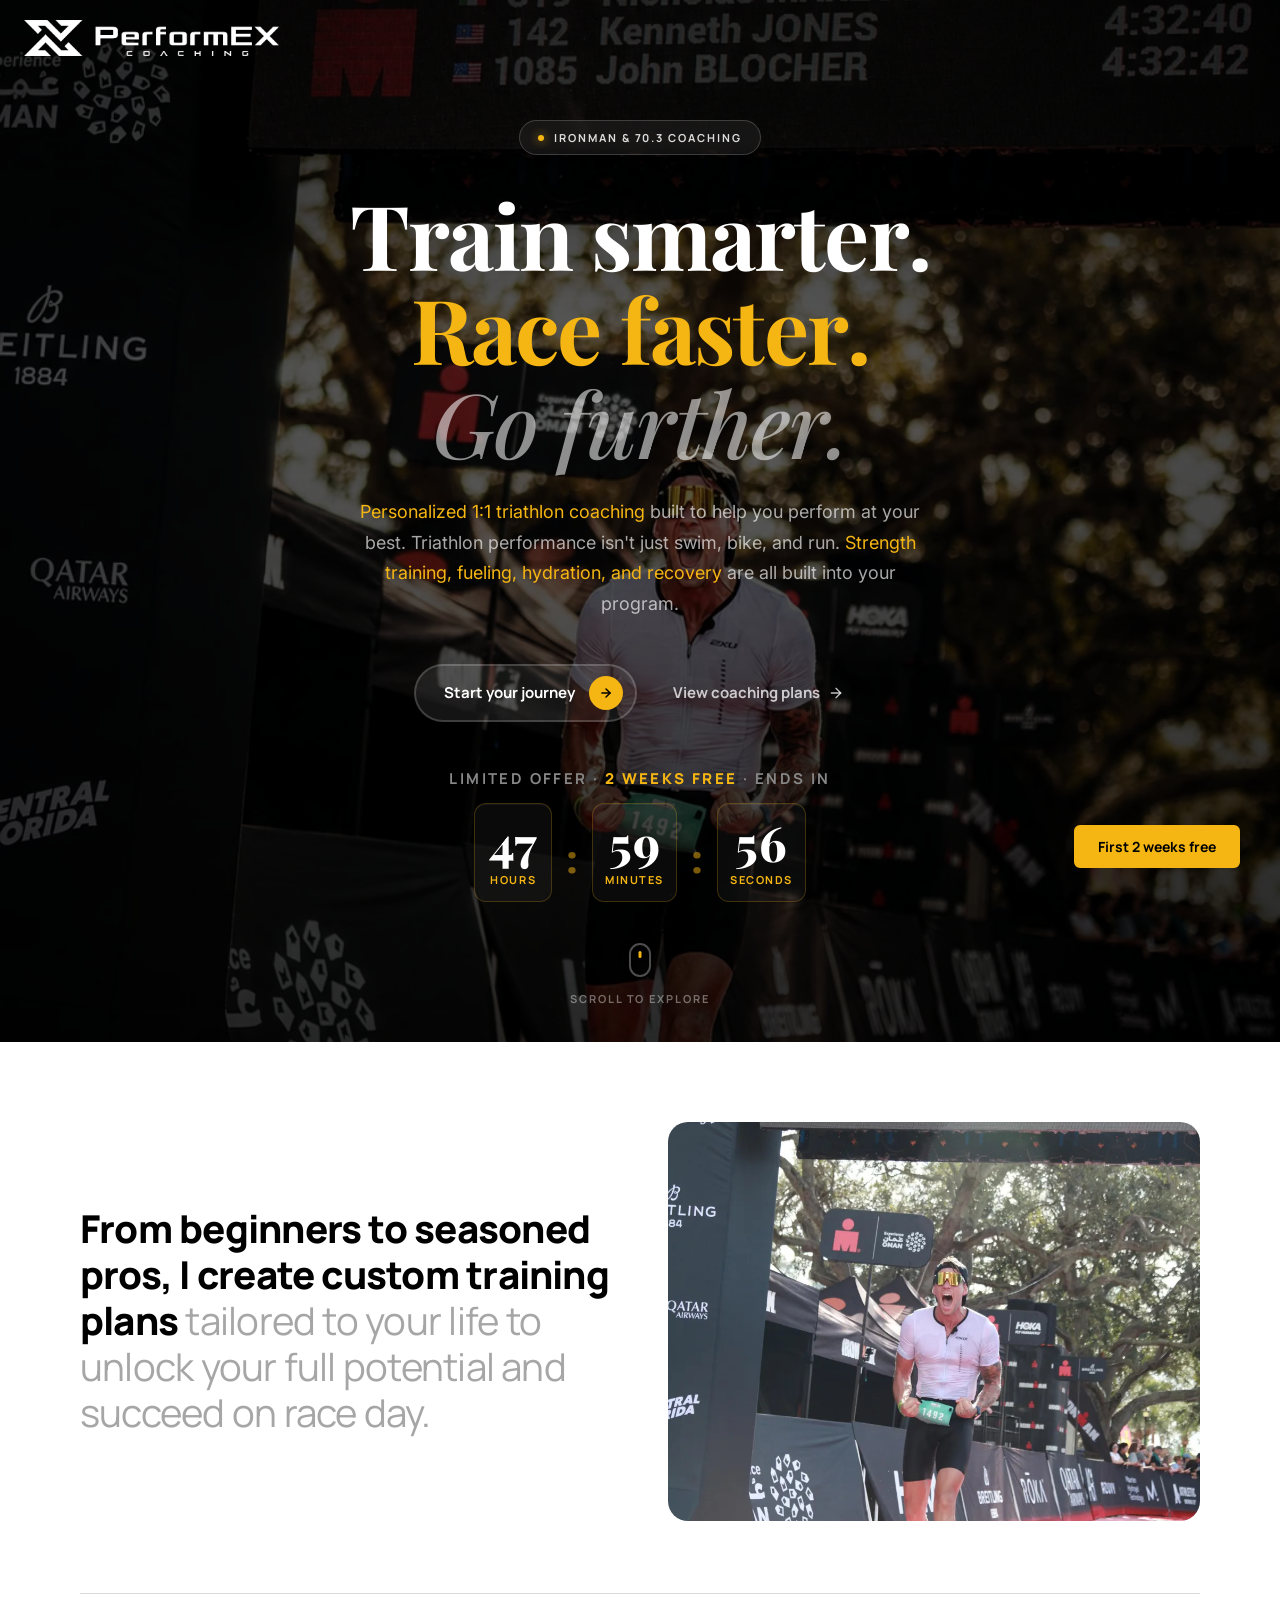
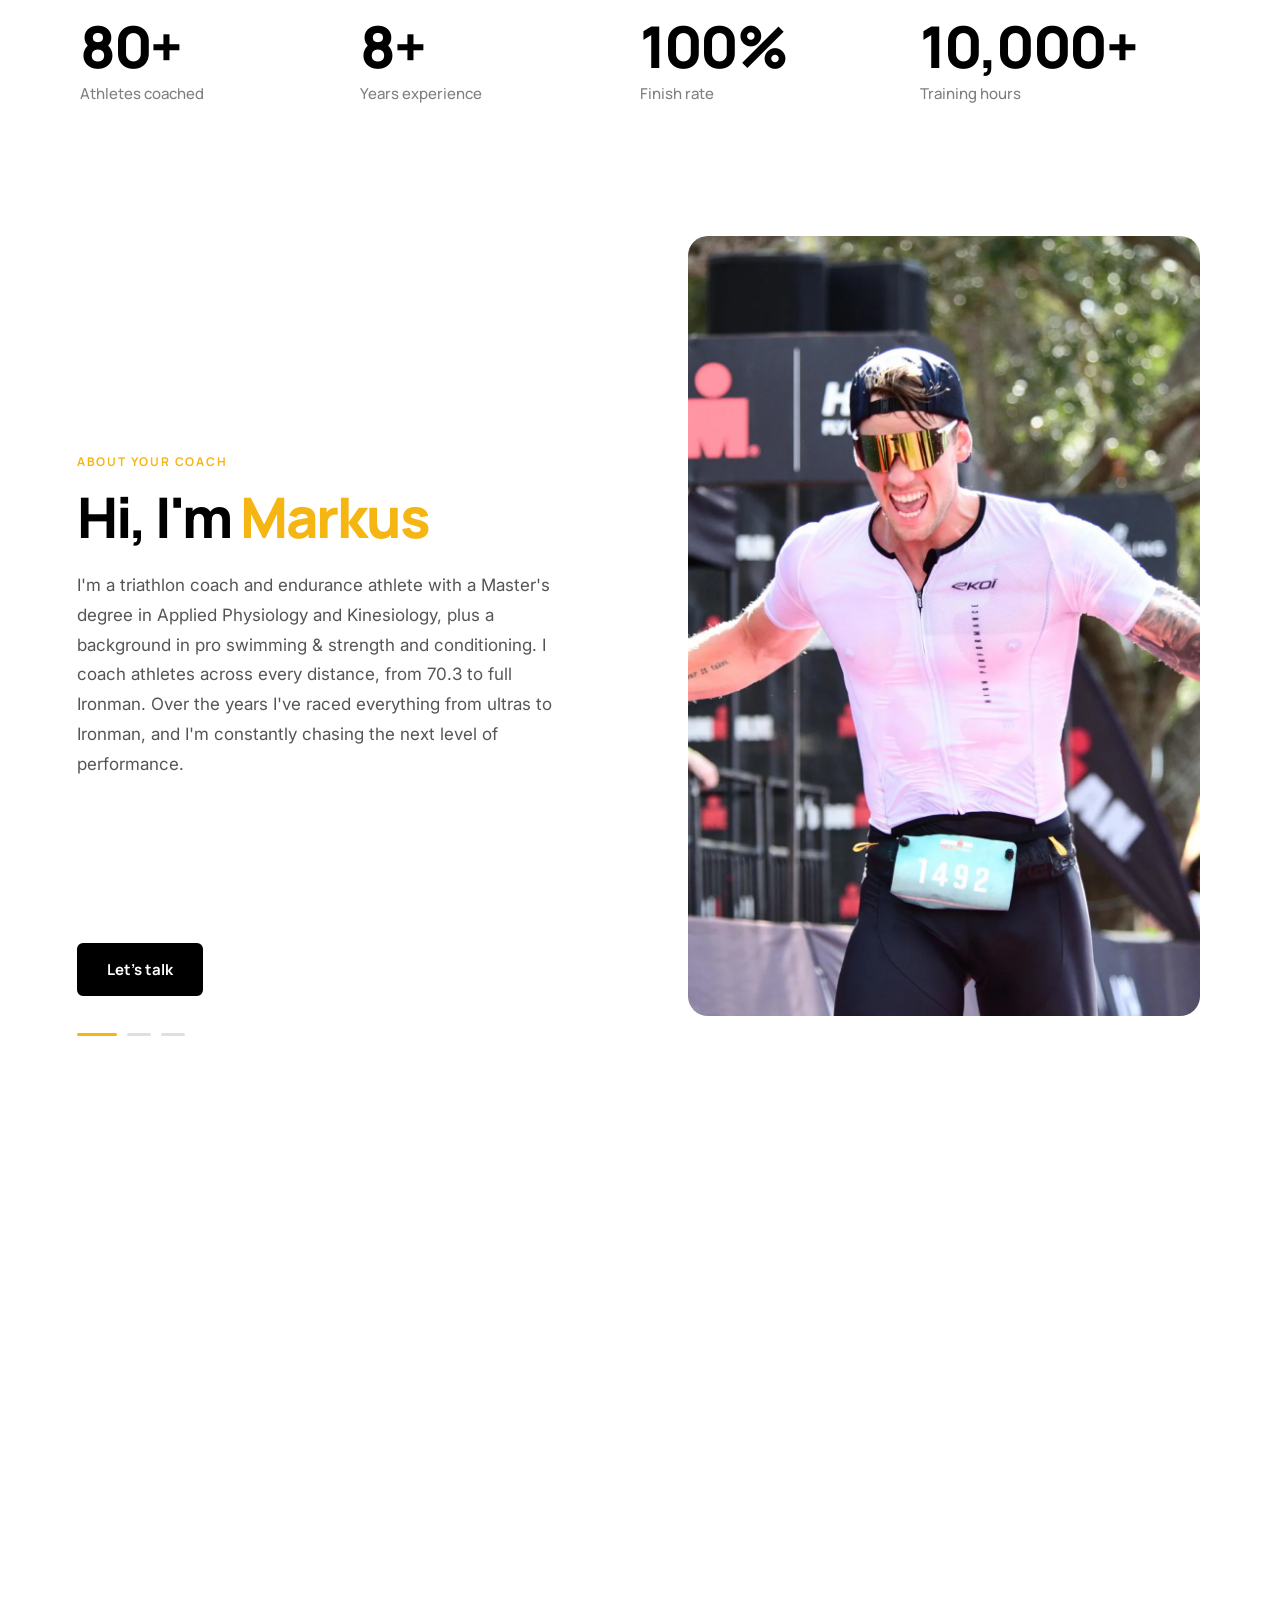
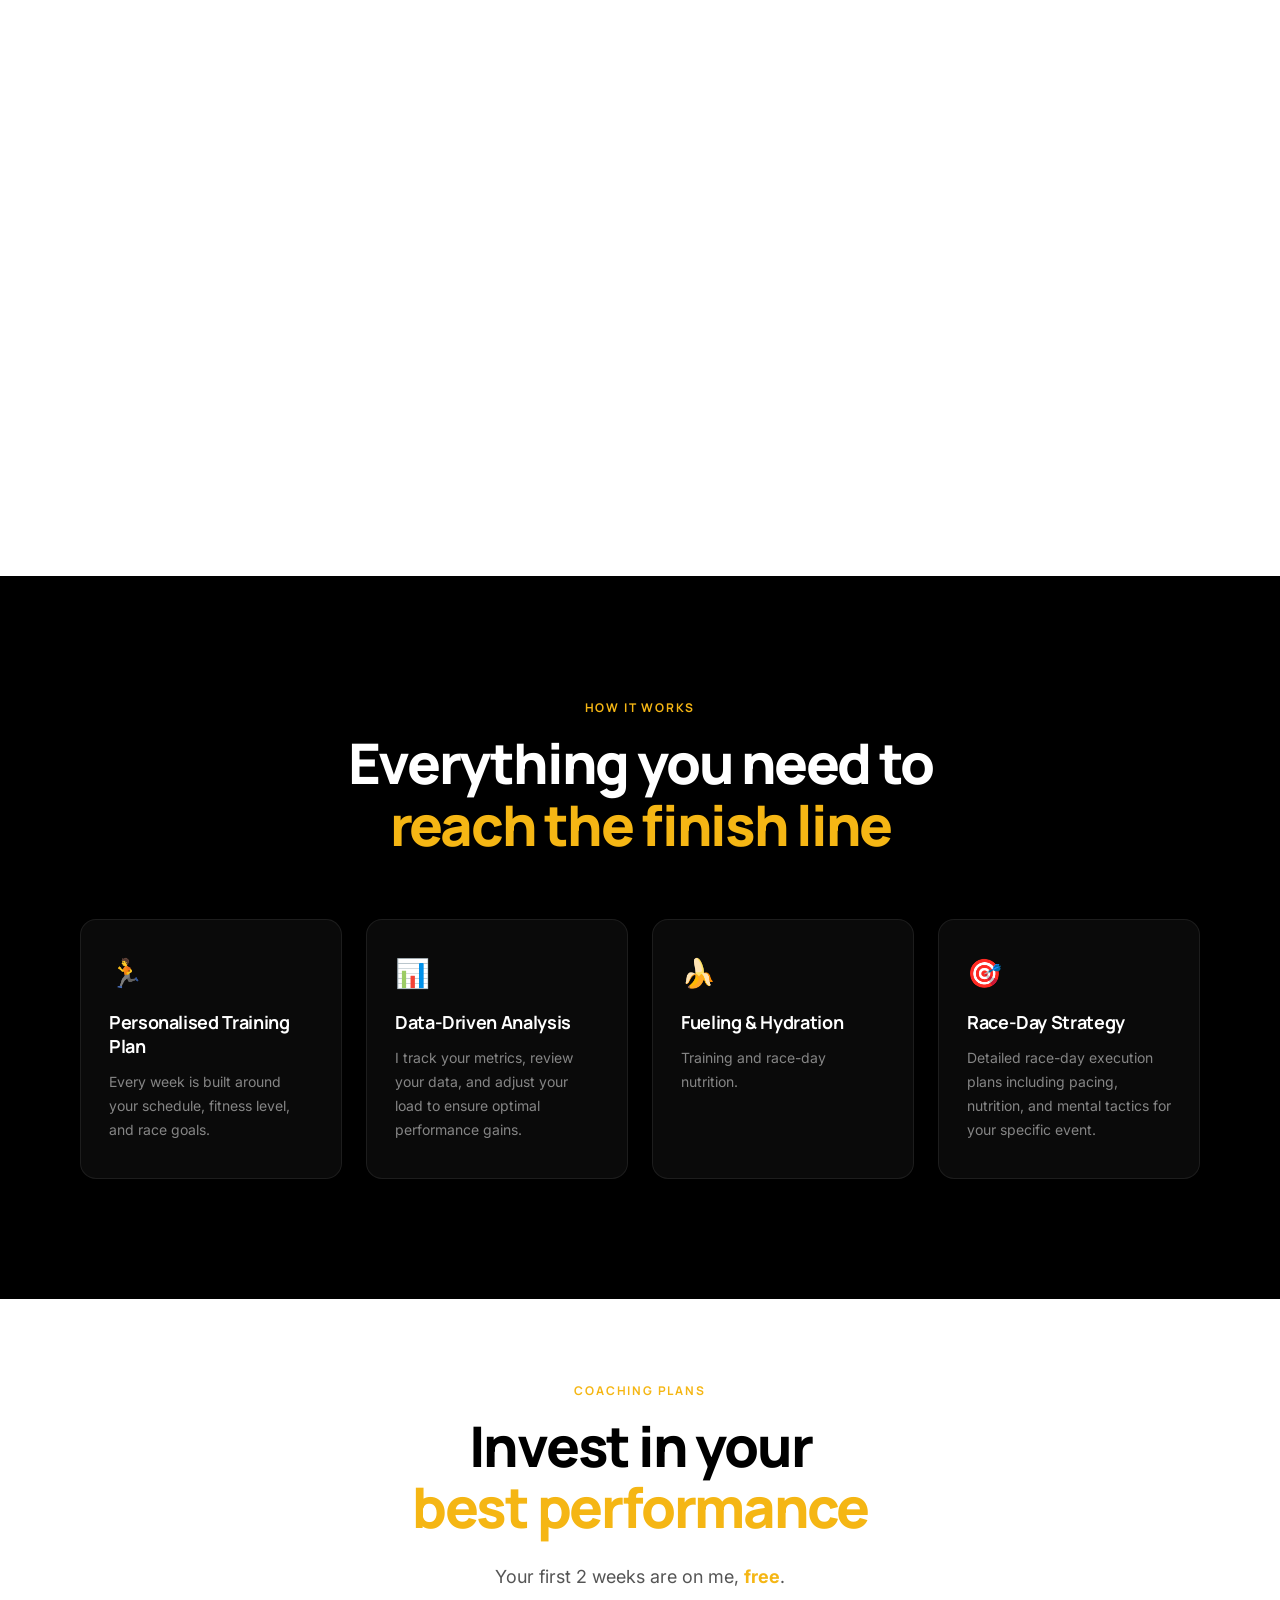
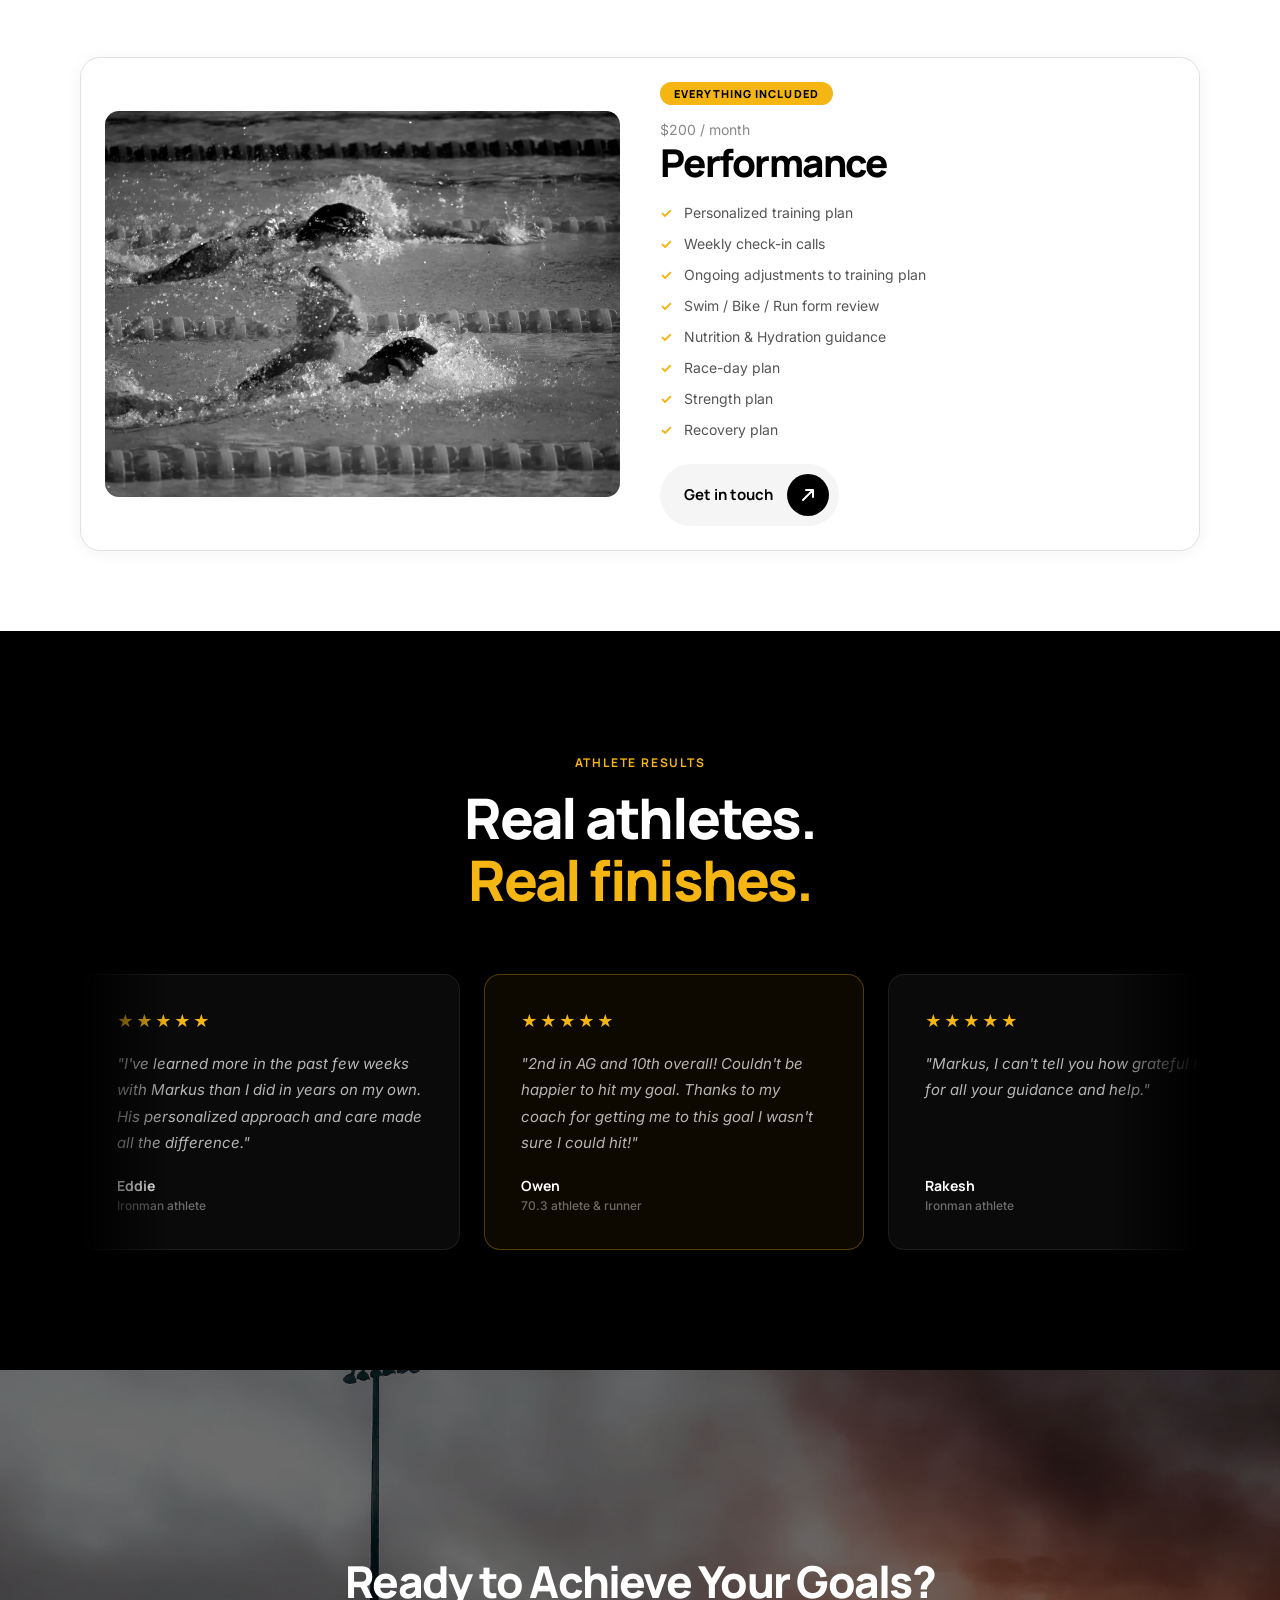
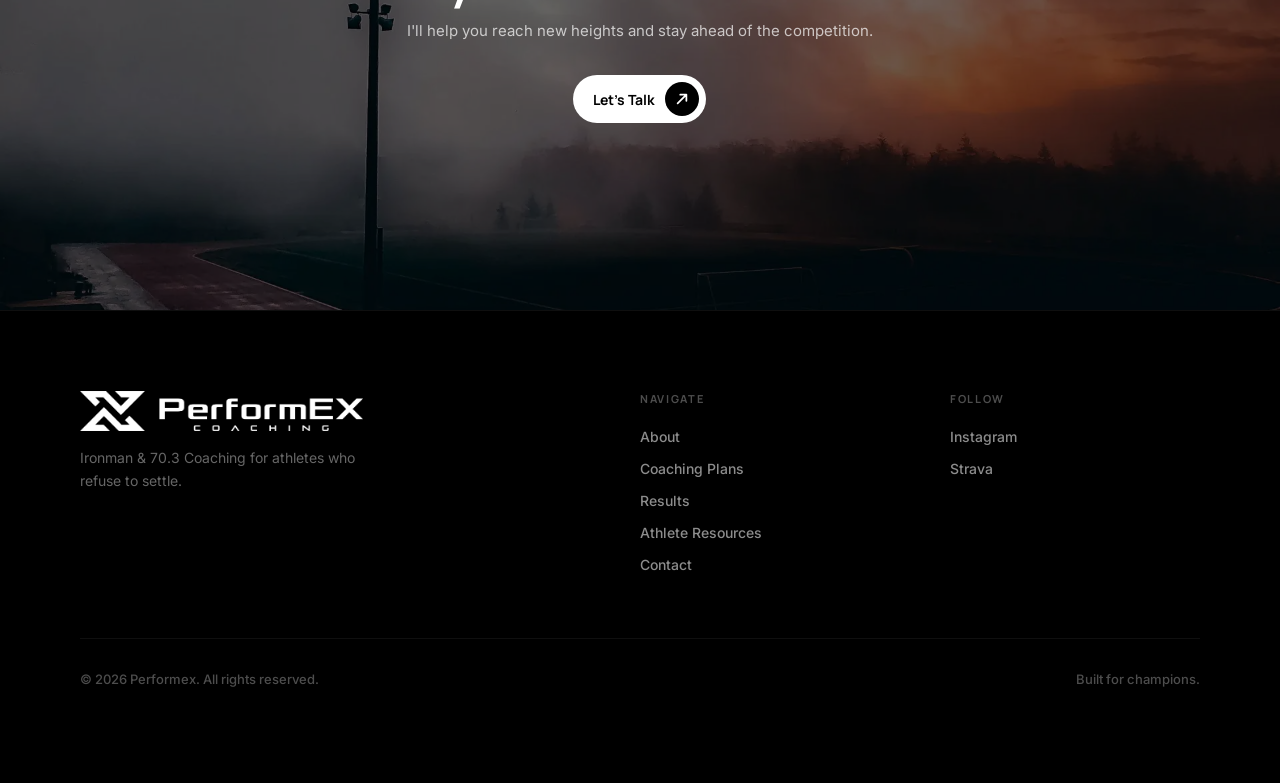
==== index.html @ 1b202768 "Replace static "spots left" with 48h evergreen countdown Swap the "ONLY 3 COACHING SPOTS LEFT" hero " ====
<!DOCTYPE html>
<html lang="en">
<head>
  <meta charset="UTF-8" />
  <meta name="google-site-verification" content="vjbkGI2xQKs__dVDE_QgQrAZZXGHkhBD2MfQDWsFcY4" />
  <meta name="viewport" content="width=device-width, initial-scale=1.0" />
  <title>Performex - Ironman & 70.3 Coaching</title>
  <link rel="preconnect" href="https://fonts.googleapis.com" />
  <link rel="preconnect" href="https://fonts.gstatic.com" crossorigin />
  <link href="https://fonts.googleapis.com/css2?family=Manrope:wght@400;500;600;700;800&family=Inter:ital,wght@0,400;0,700;1,400&family=Playfair+Display:ital,wght@0,700;1,500&display=swap" rel="stylesheet" />
  <link rel="icon" type="image/x-icon" href="data:,">
  <link rel="icon" type="image/png" sizes="32x32" href="favicon.png">
  <link rel="icon" type="image/png" sizes="192x192" href="favicon.png">
  <link rel="apple-touch-icon" href="favicon.png">
  <link rel="stylesheet" href="styles.css?v=6" />
  <!-- Google tag (gtag.js) -->
  <script async src="https://www.googletagmanager.com/gtag/js?id=AW-18036804143"></script>
  <script>
    window.dataLayer = window.dataLayer || [];
    function gtag(){dataLayer.push(arguments);}
    gtag('js', new Date());
    gtag('config', 'AW-18036804143');
  </script>
  <!-- Event snippet for Submit lead form conversion -->
  <script>
    function gtag_report_conversion(url) {
      var callback = function () {
        if (typeof(url) != 'undefined') { window.location = url; }
      };
      gtag('event', 'conversion', {
        'send_to': 'AW-18036804143/L1smCMTl380cEK-Uz5hD',
        'value': 1.0,
        'currency': 'USD',
        'event_callback': callback
      });
      return false;
    }
  </script>
</head>
<body>

  <!-- ─── NAVIGATION ─────────────────────────────────────────── -->
  <header class="nav-wrapper">
    <nav class="nav">
      <a href="#" class="nav-logo"><img src="header.webp" alt="Performex Coaching" class="nav-logo-img" width="700" height="99" decoding="async"></a>
    </nav>
  </header>

  <!-- ─── FIXED CTA ──────────────────────────────────────────── -->
  <a href="coaching-inquiry.html" class="btn btn-gold cta-fixed">First 2 weeks free</a>

  <!-- ─── HERO ──────────────────────────────────────────────── -->
  <section class="hero" id="hero">
    <div class="hero-bg"></div>
    <div class="hero-image-wrap">
      <img
        src="hero-finish.webp"
        alt="Athlete crossing the Ironman 70.3 finish line"
        class="hero-image"
        width="1024"
        height="1535"
        fetchpriority="high"
        decoding="async"
      />
      <div class="hero-image-overlay"></div>
    </div>
    <div class="hero-content">
      <span class="hero-eyebrow">Ironman &amp; 70.3 Coaching</span>
      <h1 class="hero-headline">
        Train smarter.<br />
        <span class="accent">Race faster.</span><br />
        <span class="headline-italic">Go further.</span>
      </h1>
      <p class="hero-sub">
        <span class="accent">Personalized 1:1 triathlon coaching</span> built to help you perform at your best. Triathlon performance isn't just swim, bike, and run. <span class="accent">Strength training, fueling, hydration, and recovery</span> are all built into your program.
      </p>
      <div class="hero-actions">
        <a href="coaching-inquiry.html" class="btn btn-gold btn-hero-primary">
          Start your journey
          <span class="btn-arrow-circle" aria-hidden="true">
            <svg width="14" height="14" viewBox="0 0 24 24" fill="none" stroke="currentColor" stroke-width="2.5" stroke-linecap="round" stroke-linejoin="round"><line x1="5" y1="12" x2="19" y2="12"/><polyline points="12 5 19 12 12 19"/></svg>
          </span>
        </a>
        <a href="#services" class="btn btn-ghost btn-hero-secondary">
          View coaching plans
          <svg width="16" height="16" viewBox="0 0 24 24" fill="none" stroke="currentColor" stroke-width="2" stroke-linecap="round" stroke-linejoin="round" aria-hidden="true"><line x1="5" y1="12" x2="19" y2="12"/><polyline points="12 5 19 12 12 19"/></svg>
        </a>
      </div>
      <div class="hero-spots">
        <div class="hero-offer" role="timer" aria-live="off">
          <span class="hero-offer-label">Limited offer &middot; <b>2 weeks free</b> &middot; ends in</span>
          <div class="hero-countdown" id="hero-countdown">
            <div class="hero-cd-unit">
              <span class="hero-cd-num" data-cd="hours">00</span>
              <span class="hero-cd-tag">Hours</span>
            </div>
            <span class="hero-cd-sep">:</span>
            <div class="hero-cd-unit">
              <span class="hero-cd-num" data-cd="minutes">00</span>
              <span class="hero-cd-tag">Minutes</span>
            </div>
            <span class="hero-cd-sep">:</span>
            <div class="hero-cd-unit">
              <span class="hero-cd-num" data-cd="seconds">00</span>
              <span class="hero-cd-tag">Seconds</span>
            </div>
          </div>
        </div>
      </div>
    </div>
    <div class="hero-scroll-hint">
      <span class="scroll-mouse" aria-hidden="true"></span>
      <span class="scroll-label">Scroll to explore</span>
    </div>
  </section>

  <!-- ─── STATS / INTRO SECTION ──────────────────────────── -->
  <section class="stats-bar">
    <div class="container">

      <!-- Tagline + image row -->
      <div class="stats-intro-row">
        <p class="stats-tagline">
          <span class="stats-tagline-bold">From beginners to seasoned pros, I create custom training plans</span><span class="stats-tagline-light"> tailored to your life to unlock your full potential and succeed on race day.</span>
        </p>
        <div class="stats-intro-img">
          <img src="Coaching.webp" alt="Coaching session" width="1000" height="1500" loading="lazy" decoding="async" />
        </div>
      </div>

      <!-- Stats row -->
      <div class="stats-grid">
        <div class="stat">
          <span class="stat-number">80+</span>
          <span class="stat-label">Athletes coached</span>
        </div>
        <div class="stat">
          <span class="stat-number">8+</span>
          <span class="stat-label">Years experience</span>
        </div>
        <div class="stat">
          <span class="stat-number">100%</span>
          <span class="stat-label">Finish rate</span>
        </div>
        <div class="stat">
          <span class="stat-number">10,000+</span>
          <span class="stat-label">Training hours</span>
        </div>
      </div>

    </div>
  </section>

  <!-- ─── ABOUT ─────────────────────────────────────────────── -->
  <!--
    Scroll-storytelling section.
    The inner .about-sticky frame is pinned via position:sticky.
    JS calculates scroll progress and crossfades content between
    3 slides. Section height = 400vh so each slide gets ~100vh of scroll.
  -->
  <section class="about-story" id="about">
    <div class="about-sticky">

      <!-- ── Left: text panel ─────────────────────── -->
      <div class="about-text-panel">

        <div class="about-slide-text" data-slide="0">
          <span class="section-eyebrow">About your coach</span>
          <h2 class="section-heading">Hi, I'm <span class="accent">Markus</span></h2>
          <p class="body-text">
            I'm a triathlon coach and endurance athlete with a Master's degree in Applied Physiology and Kinesiology, plus a background in pro swimming & strength and conditioning. I coach athletes across every distance, from 70.3 to full Ironman. Over the years I've raced everything from ultras to Ironman, and I'm constantly chasing the next level of performance.
          </p>
          <a href="coaching-inquiry.html" class="btn btn-dark about-slide-cta">Let's talk</a>
        </div>

        <div class="about-slide-text" data-slide="1">
          <span class="section-eyebrow">Coaching</span>
          <h2 class="section-heading">Science-backed.<br /><span class="accent">Life-proof.</span></h2>
          <p class="body-text">
            I work with athletes who want structure, not guesswork. My coaching is built on science-based periodisation, individualised training loads, and a sustainable approach that fits around your life and keeps you healthy.
          </p>
          <a href="coaching-inquiry.html" class="btn btn-dark about-slide-cta">Let's talk</a>
        </div>

        <div class="about-slide-text" data-slide="2">
          <span class="section-eyebrow">My philosophy</span>
          <h2 class="section-heading">The philosophy behind <span class="accent">the training</span></h2>
          <p class="body-text">
            I believe great endurance performance comes from consistency, smart training, and fueling the work properly. When those pieces are in place, progress becomes predictable and athletes start realizing what they're truly capable of.
          </p>
          <a href="coaching-inquiry.html" class="btn btn-dark about-slide-cta">Let's talk</a>
        </div>

        <!-- Progress dots -->
        <div class="about-progress">
          <div class="about-prog-dot active"></div>
          <div class="about-prog-dot"></div>
          <div class="about-prog-dot"></div>
        </div>

      </div><!-- /about-text-panel -->

      <!-- ── Right: image panel ─────────────────────── -->
      <div class="about-image-panel">

        <div class="about-slide-image" data-slide="0">
          <img
            src="1.webp"
            alt="Ironman finish line"
            width="2400"
            height="1597"
            loading="lazy"
            decoding="async"
          />
        </div>

        <div class="about-slide-image" data-slide="1">
          <img
            src="2.webp"
            alt="Ironman swim exit"
            width="1200"
            height="1796"
            loading="lazy"
            decoding="async"
          />
        </div>

        <div class="about-slide-image" data-slide="2">
          <img
            src="3.webp"
            alt="Ironman run"
            width="1200"
            height="1801"
            loading="lazy"
            decoding="async"
          />
        </div>

      </div><!-- /about-image-panel -->

    </div><!-- /about-sticky -->
  </section>

  <!-- ─── WHAT I OFFER ─────────────────────────────────────── -->
  <section class="features section-dark" id="features">
    <div class="container">
      <div class="section-header centered">
        <span class="section-eyebrow light">How it works</span>
        <h2 class="section-heading light">Everything you need to<br /><span class="accent">reach the finish line</span></h2>
      </div>
      <div class="features-grid">
        <div class="feature-card">
          <div class="feature-icon">🏃</div>
          <h3>Personalised Training Plan</h3>
          <p>Every week is built around your schedule, fitness level, and race goals.</p>
        </div>
        <div class="feature-card">
          <div class="feature-icon">📊</div>
          <h3>Data-Driven Analysis</h3>
          <p>I track your metrics, review your data, and adjust your load to ensure optimal performance gains.</p>
        </div>
        <div class="feature-card">
          <div class="feature-icon">🍌</div>
          <h3>Fueling & Hydration</h3>
          <p>Training and race-day nutrition.</p>
        </div>
        <div class="feature-card">
          <div class="feature-icon">🎯</div>
          <h3>Race-Day Strategy</h3>
          <p>Detailed race-day execution plans including pacing, nutrition, and mental tactics for your specific event.</p>
        </div>
      </div>
    </div>
  </section>

  <!-- ─── SERVICES / COACHING PLANS ───────────────────────── -->
  <section class="services section-white" id="services">
    <div class="container">
      <div class="section-header centered">
        <span class="section-eyebrow">Coaching plans</span>
        <h2 class="section-heading">Invest in your<br /><span class="accent">best performance</span></h2>
        <p class="section-sub">Your first 2 weeks are on me, <span class="accent"><strong>free</strong></span>.</p>
      </div>
      <div class="plans-list">

        <div class="plan-row">
          <div class="plan-row-image">
            <img src="hero-swim.webp" alt="Ironman swim start" class="plan-row-img" width="1000" height="667" loading="lazy" decoding="async" />
          </div>
          <div class="plan-row-content">
            <span class="plan-badge-inline">Everything included</span>
            <span class="plan-price-label">$200 / month</span>
            <h3 class="plan-row-name">Performance</h3>
            <ul class="plan-row-features">
              <li>Personalized training plan</li>
              <li>Weekly check-in calls</li>
              <li>Ongoing adjustments to training plan</li>
              <li>Swim / Bike / Run form review</li>
              <li>Nutrition &amp; Hydration guidance</li>
              <li>Race-day plan</li>
              <li>Strength plan</li>
              <li>Recovery plan</li>

            </ul>
            <a href="coaching-inquiry.html" class="btn-plan-cta">Get in touch <span class="btn-plan-arrow"><svg width="16" height="16" viewBox="0 0 16 16" fill="none" xmlns="http://www.w3.org/2000/svg"><path d="M3 13L13 3M13 3H6M13 3V10" stroke="white" stroke-width="2" stroke-linecap="round" stroke-linejoin="round"/></svg></span></a>
          </div>
        </div>

      </div>
    </div>
  </section>

  <!-- ─── TESTIMONIALS ─────────────────────────────────────── -->
  <section class="testimonials section-dark" id="testimonials">
    <div class="container">
      <div class="section-header centered">
        <span class="section-eyebrow light">Athlete results</span>
        <h2 class="section-heading light">Real athletes.<br /><span class="accent">Real finishes.</span></h2>
      </div>
      <div class="testimonials-marquee">
        <div class="testimonials-track">

          <div class="testimonial-card">
            <div class="stars">★★★★★</div>
            <blockquote>
              "I've learned more in the past few weeks with Markus than I did in years on my own. His personalized approach and care made all the difference."
            </blockquote>
            <div class="testimonial-author">
              <div class="author-info">
                <span class="author-name">Eddie</span>
                <span class="author-detail">Ironman athlete</span>
              </div>
            </div>
          </div>

          <div class="testimonial-card testimonial-featured">
            <div class="stars">★★★★★</div>
            <blockquote>
              "2nd in AG and 10th overall! Couldn't be happier to hit my goal. Thanks to my coach for getting me to this goal I wasn't sure I could hit!"
            </blockquote>
            <div class="testimonial-author">
              <div class="author-info">
                <span class="author-name">Owen</span>
                <span class="author-detail">70.3 athlete &amp; runner</span>
              </div>
            </div>
          </div>

          <div class="testimonial-card">
            <div class="stars">★★★★★</div>
            <blockquote>
              "Markus, I can't tell you how grateful I am for all your guidance and help."
            </blockquote>
            <div class="testimonial-author">
              <div class="author-info">
                <span class="author-name">Rakesh</span>
                <span class="author-detail">Ironman athlete</span>
              </div>
            </div>
          </div>

          <div class="testimonial-card">
            <div class="stars">★★★★★</div>
            <blockquote>
              "Super excited, your coaching has been awesome and very reassuring to me. I can't thank you enough!"
            </blockquote>
            <div class="testimonial-author">
              <div class="author-info">
                <span class="author-name">Adrian</span>
                <span class="author-detail">Ironman athlete</span>
              </div>
            </div>
          </div>

          <div class="testimonial-card">
            <div class="stars">★★★★★</div>
            <blockquote>
              "Clearly your program is f*cking awesome, from where I started to where I'm at now."
            </blockquote>
            <div class="testimonial-author">
              <div class="author-info">
                <span class="author-name">Jordan</span>
                <span class="author-detail">Ironman athlete</span>
              </div>
            </div>
          </div>

          <!-- Duplicate set for seamless infinite loop -->
          <div class="testimonial-card" aria-hidden="true">
            <div class="stars">★★★★★</div>
            <blockquote>
              "I've learned more in the past few weeks with Markus than I did in years on my own. His personalized approach and care made all the difference."
            </blockquote>
            <div class="testimonial-author">
              <div class="author-info">
                <span class="author-name">Eddie</span>
                <span class="author-detail">Ironman athlete</span>
              </div>
            </div>
          </div>

          <div class="testimonial-card testimonial-featured" aria-hidden="true">
            <div class="stars">★★★★★</div>
            <blockquote>
              "2nd in AG and 10th overall! Couldn't be happier to hit my goal. Thanks to my coach for getting me to this goal I wasn't sure I could hit!"
            </blockquote>
            <div class="testimonial-author">
              <div class="author-info">
                <span class="author-name">Owen</span>
                <span class="author-detail">70.3 athlete &amp; runner</span>
              </div>
            </div>
          </div>

          <div class="testimonial-card" aria-hidden="true">
            <div class="stars">★★★★★</div>
            <blockquote>
              "Markus, I can't tell you how grateful I am for all your guidance and help."
            </blockquote>
            <div class="testimonial-author">
              <div class="author-info">
                <span class="author-name">Rakesh</span>
                <span class="author-detail">Ironman athlete</span>
              </div>
            </div>
          </div>

          <div class="testimonial-card" aria-hidden="true">
            <div class="stars">★★★★★</div>
            <blockquote>
              "Super excited, your coaching has been awesome and very reassuring to me. I can't thank you enough!"
            </blockquote>
            <div class="testimonial-author">
              <div class="author-info">
                <span class="author-name">Adrian</span>
                <span class="author-detail">Ironman athlete</span>
              </div>
            </div>
          </div>

          <div class="testimonial-card" aria-hidden="true">
            <div class="stars">★★★★★</div>
            <blockquote>
              "Clearly your program is f*cking awesome, from where I started to where I'm at now."
            </blockquote>
            <div class="testimonial-author">
              <div class="author-info">
                <span class="author-name">Jordan</span>
                <span class="author-detail">Ironman athlete</span>
              </div>
            </div>
          </div>

        </div>
      </div>
    </div>
  </section>

  <!-- ─── CTA BANNER ──────────────────────────────────────── -->
  <section class="cta-banner" id="contact">
    <div class="cta-banner-bg">
      <img src="cta-bg.webp" alt="" class="cta-banner-img" width="1920" height="1440" loading="lazy" decoding="async" />
      <div class="cta-banner-overlay"></div>
    </div>
    <div class="cta-banner-content">
      <h2 class="cta-banner-heading">Ready to Achieve Your Goals?</h2>
      <p class="cta-banner-sub">I'll help you reach new heights and stay ahead of the competition.</p>
      <a href="coaching-inquiry.html" class="btn-cta-pill">
        Let's Talk
        <span class="btn-cta-arrow"><svg width="14" height="14" viewBox="0 0 16 16" fill="none" xmlns="http://www.w3.org/2000/svg"><path d="M3 13L13 3M13 3H6M13 3V10" stroke="white" stroke-width="2" stroke-linecap="round" stroke-linejoin="round"/></svg></span>
      </a>
    </div>
  </section>

  <!-- ─── FOOTER ────────────────────────────────────────────── -->
  <footer class="footer">
    <div class="container">
      <div class="footer-grid">
        <div class="footer-brand">
          <img src="header.webp" alt="Performex Coaching" class="footer-logo-img" width="700" height="99" loading="lazy" decoding="async">
          <p class="footer-tagline">Ironman &amp; 70.3 Coaching for athletes who refuse to settle.</p>
        </div>
        <div class="footer-links">
          <span class="footer-heading">Navigate</span>
          <ul>
            <li><a href="#about">About</a></li>
            <li><a href="#services">Coaching Plans</a></li>
            <li><a href="#testimonials">Results</a></li>
            <li><a href="resources.html">Athlete Resources</a></li>
            <li><a href="#contact">Contact</a></li>
          </ul>
        </div>
        <div class="footer-links">
          <span class="footer-heading">Follow</span>
          <ul>
            <li><a href="https://www.instagram.com/markus_furst/" target="_blank">Instagram</a></li>
            <li><a href="https://www.strava.com/athletes/76654224" target="_blank">Strava</a></li>
          </ul>
        </div>
      </div>
      <div class="footer-bottom">
        <span>© 2026 Performex. All rights reserved.</span>
        <span>Built for champions.</span>
      </div>
    </div>
  </footer>

  <script src="script.js?v=2"></script>
</body>
</html>
---- styles.css ----
/* ═══════════════════════════════════════════════════════════
   PERFORMEX - Ironman Coaching Website
   Design: Minimalist Dark/Light, Gold Accents, Manrope Font
   ═══════════════════════════════════════════════════════════ */

/* ─── CUSTOM PROPERTIES ──────────────────────────────────── */
:root {
  --black:       #000000;
  --white:       #ffffff;
  --gold:        #f5b614;
  --gold-dark:   #d49f0e;
  --gray-900:    #111111;
  --gray-800:    #1a1a1a;
  --gray-700:    #2e2e2e;
  --gray-500:    #555555;
  --gray-400:    #888888;
  --gray-200:    #e0e0e0;
  --gray-100:    #f5f5f5;

  --font-main:    'Manrope', sans-serif;
  --font-body:    'Inter', sans-serif;
  --font-display: 'Playfair Display', Georgia, serif;

  --nav-height:  72px;
  --container:   1200px;
  --radius-lg:   16px;
  --radius-md:   10px;
  --radius-sm:   6px;

  --ease-out:    cubic-bezier(0.22, 1, 0.36, 1);
}

/* ─── RESET & BASE ───────────────────────────────────────── */
*, *::before, *::after { box-sizing: border-box; margin: 0; padding: 0; }

html {
  scroll-behavior: smooth;
  font-size: 16px;
}

body {
  font-family: var(--font-body);
  color: var(--gray-700);
  background: var(--white);
  overflow-x: hidden;
  -webkit-font-smoothing: antialiased;
}

img { display: block; max-width: 100%; }

a { text-decoration: none; color: inherit; }

ul { list-style: none; }

/* ─── UTILITY ────────────────────────────────────────────── */
.container {
  max-width: var(--container);
  margin: 0 auto;
  padding: 0 40px;
}

.section-white { background: var(--white); }
.section-dark  { background: var(--black); }

.accent { color: var(--gold); }

.centered { text-align: center; }

.mt-40 { margin-top: 40px; }

.w-full { width: 100%; }

/* ─── TYPOGRAPHY ─────────────────────────────────────────── */
.section-eyebrow {
  display: inline-block;
  font-family: var(--font-main);
  font-size: 12px;
  font-weight: 700;
  letter-spacing: 0.15em;
  text-transform: uppercase;
  color: var(--gold);
  margin-bottom: 16px;
}

.section-eyebrow.light { color: var(--gold); }

.section-heading {
  font-family: var(--font-main);
  font-size: clamp(36px, 4.5vw, 56px);
  font-weight: 800;
  line-height: 1.1;
  letter-spacing: -0.04em;
  color: var(--black);
  margin-bottom: 24px;
}

.section-heading.light { color: var(--white); }

.section-sub {
  font-family: var(--font-body);
  font-size: 18px;
  color: var(--gray-500);
  max-width: 560px;
  margin: 0 auto 56px;
  line-height: 1.7;
}

.body-text {
  font-size: 17px;
  line-height: 1.75;
  color: var(--gray-500);
  margin-bottom: 20px;
}

.section-header { margin-bottom: 64px; }

/* ─── BUTTONS ────────────────────────────────────────────── */
.btn {
  display: inline-flex;
  align-items: center;
  justify-content: center;
  font-family: var(--font-main);
  font-size: 15px;
  font-weight: 700;
  padding: 14px 28px;
  border-radius: var(--radius-sm);
  cursor: pointer;
  border: 2px solid transparent;
  transition: all 0.2s var(--ease-out);
  white-space: nowrap;
}

.btn-gold {
  background: var(--gold);
  color: var(--black);
  border-color: var(--gold);
}
.btn-gold:hover {
  background: var(--gold-dark);
  border-color: var(--gold-dark);
  transform: translateY(-1px);
  box-shadow: 0 8px 24px rgba(245, 182, 20, 0.35);
}

.btn-dark {
  background: var(--black);
  color: var(--white);
  border-color: var(--black);
}
.btn-dark:hover {
  background: var(--gray-700);
  border-color: var(--gray-700);
  transform: translateY(-1px);
}

.btn-outline {
  background: transparent;
  color: var(--white);
  border-color: rgba(255, 255, 255, 0.4);
}
.btn-outline:hover {
  border-color: var(--white);
  background: rgba(255, 255, 255, 0.08);
}

/* ─── NAVIGATION ─────────────────────────────────────────── */
.nav-wrapper {
  position: absolute;
  top: 0;
  left: 0;
  right: 0;
  z-index: 10;
  padding: 20px 40px;

}

.cta-fixed {
  position: fixed;
  bottom: 32px;
  right: 40px;
  z-index: 1000;
  padding: 10px 22px;
  font-size: 14px;
}

.nav {
  display: flex;
  align-items: center;
  justify-content: flex-start;
}

.nav-logo {
  display: flex;
  align-items: center;
  margin-left: -16px;
}

.nav-logo-img {
  height: 36px;
  width: auto;
  display: block;
  filter: brightness(0) invert(1);
}

.nav-links {
  display: flex;
  gap: 36px;
  align-items: center;
}

.nav-links a {
  font-family: var(--font-main);
  font-size: 14px;
  font-weight: 600;
  color: rgba(255, 255, 255, 0.75);
  transition: color 0.2s;
  letter-spacing: 0.01em;
}

.nav-links a:hover { color: var(--white); }

.nav-cta { padding: 10px 22px; font-size: 14px; }

.nav-hamburger {
  display: none;
  flex-direction: column;
  gap: 5px;
  background: none;
  border: none;
  cursor: pointer;
  padding: 4px;
}

.nav-hamburger span {
  display: block;
  width: 24px;
  height: 2px;
  background: var(--white);
  border-radius: 2px;
  transition: all 0.3s;
}

/* ─── HERO APPEAR ANIMATION ─────────────────────────────── */
@keyframes hero-appear {
  from {
    opacity: 0;
    transform: translateY(12px);
  }
  to {
    opacity: 1;
    transform: translateY(0);
  }
}

@keyframes letter-pop {
  from {
    opacity: 0;
    transform: translateY(0.55em);
  }
  to {
    opacity: 1;
    transform: translateY(0);
  }
}

.hero-char {
  display: inline-block;
  opacity: 0;
  animation: letter-pop 0.25s cubic-bezier(0.16, 1, 0.3, 1) both;
}

/* ─── HERO ───────────────────────────────────────────────── */
.hero {
  position: relative;
  min-height: 100svh;
  min-height: 100vh;
  background: var(--black);
  display: flex;
  align-items: center;
  overflow: hidden;
}

.hero-bg {
  position: absolute;
  inset: 0;
  background: radial-gradient(ellipse 80% 70% at 70% 50%, rgba(245, 182, 20, 0.07) 0%, transparent 65%),
              radial-gradient(ellipse 50% 50% at 20% 80%, rgba(255, 255, 255, 0.03) 0%, transparent 60%);
  pointer-events: none;
}

.hero-content {
  position: relative;
  z-index: 2;
  width: 100%;
  max-width: 820px;
  margin: 0 auto;
  padding: 120px 40px 140px 40px;
  text-align: center;
}

.hero-eyebrow {
  display: inline-flex;
  align-items: center;
  gap: 10px;
  font-family: var(--font-main);
  font-size: 11px;
  font-weight: 700;
  letter-spacing: 0.18em;
  text-transform: uppercase;
  color: rgba(255, 255, 255, 0.85);
  margin-bottom: 32px;
  padding: 9px 18px;
  border: 1px solid rgba(255, 255, 255, 0.18);
  border-radius: 999px;
  background: rgba(255, 255, 255, 0.06);
  backdrop-filter: blur(6px);
  -webkit-backdrop-filter: blur(6px);
  position: relative;
  animation: eyebrow-in 0.7s cubic-bezier(0.22, 1, 0.36, 1) 0.1s both;
}

@keyframes eyebrow-in {
  from {
    opacity: 0;
    transform: translateY(8px);
  }
  to {
    opacity: 1;
    transform: translateY(0);
  }
}

.hero-eyebrow::before {
  content: '';
  width: 6px;
  height: 6px;
  border-radius: 50%;
  background: var(--gold);
  box-shadow: 0 0 10px rgba(245, 182, 20, 0.8);
}

.hero-spots {
  display: inline-block;
  margin: 46px auto 0;
  animation: eyebrow-in 0.7s cubic-bezier(0.22, 1, 0.36, 1) 0.95s both;
}

.hero-offer {
  display: inline-flex;
  flex-direction: column;
  align-items: center;
  gap: 14px;
}

.hero-offer-label {
  font-family: var(--font-main);
  font-size: clamp(12px, 3vw, 15px);
  font-weight: 700;
  letter-spacing: 0.16em;
  text-transform: uppercase;
  color: var(--gray-400);
}

.hero-offer-label b {
  color: var(--gold);
  font-weight: 800;
}

.hero-countdown {
  display: inline-flex;
  align-items: flex-start;
  justify-content: center;
  gap: clamp(6px, 2vw, 14px);
}

.hero-cd-unit {
  display: flex;
  flex-direction: column;
  align-items: center;
  gap: 6px;
  min-width: clamp(52px, 15vw, 78px);
  padding: clamp(8px, 2vw, 14px) clamp(6px, 2vw, 12px);
  background: rgba(255, 255, 255, 0.04);
  border: 1px solid rgba(245, 182, 20, 0.22);
  border-radius: 12px;
  box-shadow: inset 0 1px 0 rgba(255, 255, 255, 0.05);
}

.hero-cd-num {
  font-family: var(--font-display);
  font-size: clamp(28px, 8vw, 48px);
  font-weight: 800;
  line-height: 1;
  color: var(--white);
  font-variant-numeric: tabular-nums;
  letter-spacing: 0.01em;
}

.hero-cd-tag {
  font-family: var(--font-main);
  font-size: clamp(9px, 2.4vw, 11px);
  font-weight: 700;
  letter-spacing: 0.14em;
  text-transform: uppercase;
  color: var(--gold);
}

.hero-cd-sep {
  align-self: center;
  margin-top: clamp(6px, 2vw, 10px);
  font-family: var(--font-display);
  font-size: clamp(24px, 7vw, 40px);
  font-weight: 800;
  line-height: 1;
  color: rgba(245, 182, 20, 0.5);
}

.hero-cd-flash {
  animation: hero-cd-flash 0.4s ease-out;
}

@keyframes hero-cd-flash {
  0% {
    color: var(--gold);
    text-shadow: 0 0 20px rgba(245, 182, 20, 0.9);
  }
  100% {
    color: var(--white);
    text-shadow: none;
  }
}

.hero-headline {
  font-family: var(--font-display);
  font-size: clamp(46px, 7vw, 104px);
  font-weight: 700;
  line-height: 1.05;
  letter-spacing: -0.02em;
  color: var(--white);
  margin-bottom: 28px;
}

.hero-headline .headline-italic {
  font-style: italic;
  font-weight: 500;
  color: rgba(255, 255, 255, 0.55);
}

.hero-sub {
  font-size: 18px;
  line-height: 1.7;
  color: rgba(255, 255, 255, 0.65);
  margin: 0 auto 44px;
  max-width: 560px;
  animation: hero-appear 0.8s cubic-bezier(0.22, 1, 0.36, 1) 0.72s both;
}

.hero-actions {
  display: flex;
  gap: 14px;
  flex-wrap: wrap;
  justify-content: center;
  align-items: center;
  animation: hero-appear 0.8s cubic-bezier(0.22, 1, 0.36, 1) 0.85s both;
}

/* Hero primary button: pill with gold circular arrow */
.btn-hero-primary {
  gap: 14px;
  padding: 10px 12px 10px 28px;
  border-radius: 999px;
  background: rgba(255, 255, 255, 0.08);
  border-color: rgba(255, 255, 255, 0.18);
  color: var(--white);
  backdrop-filter: blur(6px);
  -webkit-backdrop-filter: blur(6px);
}
.btn-hero-primary:hover {
  background: rgba(255, 255, 255, 0.14);
  border-color: rgba(255, 255, 255, 0.3);
  box-shadow: none;
  transform: translateY(-1px);
}

.btn-arrow-circle {
  display: inline-flex;
  align-items: center;
  justify-content: center;
  width: 34px;
  height: 34px;
  border-radius: 50%;
  background: var(--gold);
  color: var(--black);
  flex-shrink: 0;
  transition: transform 0.2s var(--ease-out);
}
.btn-hero-primary:hover .btn-arrow-circle {
  transform: translateX(3px);
}

/* Hero secondary button: plain text link with arrow */
.btn-ghost {
  background: transparent;
  border-color: transparent;
  color: rgba(255, 255, 255, 0.75);
}
.btn-hero-secondary {
  gap: 8px;
  padding: 14px 20px;
}
.btn-ghost:hover {
  color: var(--white);
}
.btn-hero-secondary svg {
  transition: transform 0.2s var(--ease-out);
}
.btn-hero-secondary:hover svg {
  transform: translateX(3px);
}

.hero-image-wrap {
  position: absolute;
  inset: 0;
  overflow: hidden;
}

.hero-image {
  width: 100%;
  height: 100%;
  object-fit: cover;
  object-position: center 40%;
  opacity: 0.8;
  filter: grayscale(15%);
  animation: hero-appear 1.2s cubic-bezier(0.22, 1, 0.36, 1) 0s both;
}

.hero-image-overlay {
  position: absolute;
  inset: 0;
  background:
    radial-gradient(ellipse 90% 80% at 50% 45%, rgba(0, 0, 0, 0.45) 0%, rgba(0, 0, 0, 0.7) 100%),
    linear-gradient(180deg, rgba(0, 0, 0, 0.55) 0%, rgba(0, 0, 0, 0.3) 35%, rgba(0, 0, 0, 0.55) 100%);
}

.hero-scroll-hint {
  position: absolute;
  bottom: 36px;
  left: 0;
  right: 0;
  display: flex;
  flex-direction: column;
  align-items: center;
  gap: 14px;
  z-index: 2;
  animation: hero-appear 0.8s cubic-bezier(0.22, 1, 0.36, 1) 1s both;
}

.hero-scroll-hint .scroll-label {
  font-family: var(--font-main);
  font-size: 11px;
  font-weight: 700;
  letter-spacing: 0.18em;
  text-transform: uppercase;
  color: rgba(255, 255, 255, 0.4);
}

.scroll-mouse {
  width: 22px;
  height: 34px;
  border: 2px solid rgba(255, 255, 255, 0.3);
  border-radius: 12px;
  position: relative;
}

.scroll-mouse::after {
  content: '';
  position: absolute;
  top: 6px;
  left: 50%;
  transform: translateX(-50%);
  width: 3px;
  height: 7px;
  border-radius: 2px;
  background: var(--gold);
  animation: scrollWheel 1.8s ease-in-out infinite;
}

@keyframes scrollWheel {
  0%   { opacity: 0; transform: translate(-50%, 0); }
  30%  { opacity: 1; }
  60%  { opacity: 1; transform: translate(-50%, 8px); }
  100% { opacity: 0; transform: translate(-50%, 8px); }
}

/* ─── STATS BAR (tagline + image + stats) ───────────────── */
.stats-bar {
  background: var(--white);
  padding: 80px 0 72px;
}

/* ── Top row: tagline left, image right ── */
.stats-intro-row {
  display: grid;
  grid-template-columns: 1fr 1fr;
  gap: 56px;
  align-items: center;
  margin-bottom: 72px;
}

.stats-tagline {
  font-family: var(--font-main);
  font-size: clamp(26px, 3vw, 42px);
  line-height: 1.2;
  letter-spacing: -0.02em;
  margin: 0;
}

.stats-tagline-bold {
  color: var(--black);
  font-weight: 800;
}

.stats-tagline-light {
  color: rgba(0, 0, 0, 0.35);
  font-weight: 400;
}

.stats-intro-img {
  aspect-ratio: 4 / 3;
  border-radius: 20px;
  overflow: hidden;
  width: 100%;
}

.stats-intro-img img {
  width: 100%;
  height: 100%;
  object-fit: cover;
  object-position: center;
  display: block;
}

/* ── Stats row ── */
.stats-grid {
  display: grid;
  grid-template-columns: repeat(4, 1fr);
  gap: 0;
}

.stat {
  display: flex;
  flex-direction: column;
  align-items: flex-start;
  gap: 8px;
  padding: 24px 32px 0 0;
  border-top: 1px solid rgba(0, 0, 0, 0.15);
}

.stat:last-child { padding-right: 0; }

.stat-number {
  font-family: var(--font-main);
  font-size: clamp(40px, 4.5vw, 64px);
  font-weight: 800;
  color: var(--black);
  letter-spacing: -0.04em;
  line-height: 1;
}

.stat-label {
  font-family: var(--font-main);
  font-size: 15px;
  font-weight: 500;
  color: rgba(0, 0, 0, 0.5);
  text-transform: none;
  letter-spacing: 0;
}

/* ─── ABOUT STORY (scroll-pinned storytelling) ───────────── */

/*
  The section is 400vh tall. The inner .about-sticky panel is
  position:sticky so it pins to the viewport while the user scrolls
  through all 400vh. JS reads scroll progress and drives the
  crossfade between 3 slides.
*/

.about-story {
  position: relative;
  height: 400vh;           /* 3 slides × ~100vh scroll each + 1 viewport */
}

.about-sticky {
  position: sticky;
  top: 0;
  height: 100vh;
  display: grid;
  grid-template-columns: 1fr 1fr;
  overflow: hidden;
  background: var(--white);
}

/* ── Text panel (left) ── */
.about-text-panel {
  position: relative;
  overflow: hidden;
  background: var(--white);
}

.about-slide-text {
  position: absolute;
  inset: 0;
  display: flex;
  flex-direction: column;
  justify-content: center;
  padding: 80px clamp(40px, 6vw, 96px);
  opacity: 0;
  transform: translateY(32px);
  will-change: opacity, transform;
  pointer-events: none;
}

/* First slide starts visible */
.about-slide-text[data-slide="0"] {
  opacity: 1;
  transform: translateY(0);
  pointer-events: auto;
}

.about-slide-cta {
  position: absolute;
  bottom: 80px;
  left: clamp(40px, 6vw, 96px);
}

/* ── Image panel (right) - light bg, image as smaller inset card ── */
.about-image-panel {
  position: relative;
  background: var(--white);
  display: flex;
  align-items: center;
  justify-content: center;
}

.about-slide-image {
  position: absolute;
  inset: 60px 80px 60px 48px;
  opacity: 0;
  border-radius: 20px;
  overflow: hidden;
  transform: scale(1.03);
  will-change: opacity, transform;
}

/* First image starts visible */
.about-slide-image[data-slide="0"] {
  opacity: 1;
  transform: scale(1);
}

.about-slide-image img {
  width: 100%;
  height: 100%;
  object-fit: cover;
  object-position: center top;
  display: block;
}


/* ── Progress dots (bottom of text panel) ── */
.about-progress {
  position: absolute;
  bottom: 40px;
  left: clamp(40px, 6vw, 96px);
  display: flex;
  align-items: center;
  gap: 10px;
}

.about-prog-dot {
  width: 24px;
  height: 3px;
  border-radius: 2px;
  background: var(--gray-200);
  transition: background 0.4s var(--ease-out), width 0.4s var(--ease-out);
}

.about-prog-dot.active {
  background: var(--gold);
  width: 40px;
}

/* ── Credentials (slide 2 content) ── */
.about-credentials {
  display: flex;
  flex-direction: column;
  gap: 14px;
  margin-top: 36px;
}

.credential {
  display: flex;
  align-items: center;
  gap: 14px;
  font-family: var(--font-main);
  font-size: 15px;
  font-weight: 600;
  color: var(--gray-700);
}

.credential-icon {
  color: var(--gold);
  font-size: 12px;
  flex-shrink: 0;
}

/* ─── FEATURES ───────────────────────────────────────────── */
.features { padding: 120px 0; }

.features-grid {
  display: grid;
  grid-template-columns: repeat(4, 1fr);
  gap: 24px;
}

.feature-card {
  background: rgba(255, 255, 255, 0.04);
  border: 1px solid rgba(255, 255, 255, 0.08);
  border-radius: var(--radius-lg);
  padding: 36px 28px;
  transition: background 0.25s, border-color 0.25s, transform 0.25s var(--ease-out);
}

.feature-card:hover {
  background: rgba(255, 255, 255, 0.07);
  border-color: rgba(245, 182, 20, 0.25);
  transform: translateY(-4px);
}

.feature-icon {
  font-size: 28px;
  margin-bottom: 20px;
}

.feature-card h3 {
  font-family: var(--font-main);
  font-size: 18px;
  font-weight: 700;
  color: var(--white);
  margin-bottom: 12px;
  letter-spacing: -0.02em;
}

.feature-card p {
  font-size: 14px;
  line-height: 1.7;
  color: rgba(255, 255, 255, 0.5);
}

/* ─── SERVICES / PLANS ───────────────────────────────────── */
.services { padding: 80px 0; }

.plans-list {
  display: flex;
  flex-direction: column;
  gap: 20px;
}

.plan-row {
  display: grid;
  grid-template-columns: 1fr 1fr;
  gap: 40px;
  align-items: center;
  padding: 24px;
  border: 1px solid var(--gray-200);
  border-radius: 20px;
  box-shadow: 0 2px 16px rgba(0, 0, 0, 0.05);
}

.plan-badge-inline {
  display: inline-block;
  background: var(--gold);
  color: var(--black);
  font-family: var(--font-main);
  font-size: 11px;
  font-weight: 800;
  letter-spacing: 0.1em;
  text-transform: uppercase;
  padding: 4px 14px;
  border-radius: 100px;
  margin-bottom: 16px;
}

.plan-price-label {
  display: block;
  font-size: 14px;
  color: var(--gray-400);
  margin-bottom: 6px;
}

.plan-row-name {
  font-family: var(--font-main);
  font-size: clamp(28px, 3vw, 42px);
  font-weight: 800;
  color: var(--black);
  letter-spacing: -0.04em;
  line-height: 1.0;
  margin-bottom: 20px;
}

.plan-row-features {
  display: flex;
  flex-direction: column;
  gap: 10px;
  margin-bottom: 24px;
}

.plan-row-features li {
  font-size: 14px;
  color: var(--gray-500);
  padding-left: 24px;
  position: relative;
  line-height: 1.5;
}

.plan-row-features li::before {
  content: '✓';
  position: absolute;
  left: 0;
  color: var(--gold);
  font-weight: 700;
  font-size: 14px;
}

.btn-plan-cta {
  display: inline-flex;
  align-items: center;
  gap: 14px;
  background: var(--gray-100);
  border-radius: 100px;
  padding: 10px 10px 10px 24px;
  font-family: var(--font-main);
  font-size: 15px;
  font-weight: 700;
  color: var(--black);
  transition: all 0.2s var(--ease-out);
}

.btn-plan-cta:hover {
  background: var(--gray-200);
  transform: translateY(-2px);
}

.btn-plan-arrow {
  width: 42px;
  height: 42px;
  border-radius: 50%;
  background: var(--black);
  color: var(--white);
  display: inline-flex;
  align-items: center;
  justify-content: center;
  flex-shrink: 0;
}

.plan-row-image {
  border-radius: 14px;
  aspect-ratio: 4 / 3;
  overflow: hidden;
}

.plan-row-img {
  width: 100%;
  height: 100%;
  object-fit: cover;
  object-position: center;
  filter: grayscale(100%) contrast(1.15) brightness(0.95);
  display: block;
}

/* ─── TESTIMONIALS ───────────────────────────────────────── */
.testimonials { padding: 120px 0; }

.testimonials-marquee {
  position: relative;
  overflow: hidden;
  /* Fade the left/right edges so cards slide in and out softly */
  -webkit-mask-image: linear-gradient(to right, transparent, #000 8%, #000 92%, transparent);
  mask-image: linear-gradient(to right, transparent, #000 8%, #000 92%, transparent);
}

.testimonials-track {
  display: flex;
  gap: 24px;
  width: max-content;
  animation: testimonials-scroll 45s linear infinite;
}

.testimonials-marquee:hover .testimonials-track {
  animation-play-state: paused;
}

.testimonials-track .testimonial-card {
  flex: 0 0 380px;
  width: 380px;
}

@keyframes testimonials-scroll {
  from { transform: translateX(0); }
  /* Shift by exactly half (one full set + its trailing gap) for a seamless loop */
  to   { transform: translateX(calc(-50% - 12px)); }
}

@media (prefers-reduced-motion: reduce) {
  .testimonials-track { animation: none; }
}

.testimonial-card {
  background: rgba(255, 255, 255, 0.04);
  border: 1px solid rgba(255, 255, 255, 0.08);
  border-radius: var(--radius-lg);
  padding: 36px;
  display: flex;
  flex-direction: column;
  gap: 20px;
  transition: border-color 0.25s, transform 0.25s var(--ease-out);
}

.testimonial-card:hover {
  border-color: rgba(245, 182, 20, 0.3);
  transform: translateY(-4px);
}

.testimonial-featured {
  border-color: rgba(245, 182, 20, 0.3);
  background: rgba(245, 182, 20, 0.05);
}

.stars {
  color: var(--gold);
  font-size: 16px;
  letter-spacing: 2px;
}

blockquote {
  font-size: 15px;
  line-height: 1.75;
  color: rgba(255, 255, 255, 0.7);
  font-style: italic;
  flex: 1;
}

.testimonial-author {
  display: flex;
  align-items: center;
  gap: 14px;
  margin-top: auto;
}

.author-avatar {
  width: 44px;
  height: 44px;
  border-radius: 50%;
  background: var(--gold);
  color: var(--black);
  display: flex;
  align-items: center;
  justify-content: center;
  font-family: var(--font-main);
  font-weight: 800;
  font-size: 16px;
  flex-shrink: 0;
}

.author-info {
  display: flex;
  flex-direction: column;
  gap: 3px;
}

.author-name {
  font-family: var(--font-main);
  font-size: 14px;
  font-weight: 700;
  color: var(--white);
}

.author-detail {
  font-size: 12px;
  color: rgba(255, 255, 255, 0.4);
  font-weight: 500;
}

/* ─── CTA BANNER ─────────────────────────────────────────── */
.cta-banner {
  position: relative;
  min-height: 60vh;
  display: flex;
  align-items: center;
  justify-content: center;
  overflow: hidden;
}

.cta-banner-bg {
  position: absolute;
  inset: 0;
}

.cta-banner-img {
  width: 100%;
  height: 100%;
  object-fit: cover;
  object-position: center;
  display: block;
}

.cta-banner-overlay {
  position: absolute;
  inset: 0;
  background: rgba(0, 0, 0, 0.58);
}

.cta-banner-content {
  position: relative;
  z-index: 2;
  text-align: center;
  padding: 80px 40px;
  max-width: 800px;
}

.cta-banner-heading {
  font-family: var(--font-main);
  font-size: clamp(26px, 3.5vw, 44px);
  font-weight: 800;
  color: var(--white);
  letter-spacing: -0.04em;
  line-height: 1.1;
  margin-bottom: 14px;
}

.cta-banner-sub {
  font-size: 15px;
  color: rgba(255, 255, 255, 0.7);
  line-height: 1.6;
  margin-bottom: 32px;
}

.btn-cta-pill {
  display: inline-flex;
  align-items: center;
  gap: 10px;
  background: var(--white);
  border-radius: 100px;
  padding: 7px 7px 7px 20px;
  font-family: var(--font-main);
  font-size: 14px;
  font-weight: 700;
  color: var(--black);
  transition: all 0.2s var(--ease-out);
}

.btn-cta-pill:hover {
  transform: translateY(-2px);
  box-shadow: 0 12px 32px rgba(0, 0, 0, 0.35);
}

.btn-cta-arrow {
  width: 34px;
  height: 34px;
  border-radius: 50%;
  background: var(--black);
  color: var(--white);
  display: inline-flex;
  align-items: center;
  justify-content: center;
  font-size: 15px;
  flex-shrink: 0;
}

/* ─── FOOTER ─────────────────────────────────────────────── */
.footer {
  background: var(--black);
  /* extra bottom padding so the fixed "First 2 weeks free" button never covers footer text */
  padding: 80px 0 96px;
  border-top: 1px solid rgba(255, 255, 255, 0.06);
}

.footer-grid {
  display: grid;
  grid-template-columns: 2fr 1fr 1fr;
  gap: 60px;
  margin-bottom: 64px;
}

.footer-logo-img {
  height: 40px;
  width: auto;
  display: block;
  margin-bottom: 16px;
  filter: brightness(0) invert(1);
}

.footer-tagline {
  font-size: 14px;
  color: rgba(255, 255, 255, 0.4);
  line-height: 1.6;
  max-width: 280px;
}

.footer-heading {
  font-family: var(--font-main);
  font-size: 11px;
  font-weight: 700;
  letter-spacing: 0.15em;
  text-transform: uppercase;
  color: rgba(255, 255, 255, 0.3);
  display: block;
  margin-bottom: 20px;
}

.footer-links ul {
  display: flex;
  flex-direction: column;
  gap: 12px;
}

.footer-links a {
  font-size: 14px;
  color: rgba(255, 255, 255, 0.55);
  transition: color 0.2s;
  font-weight: 500;
}

.footer-links a:hover { color: var(--white); }

.footer-bottom {
  display: flex;
  justify-content: space-between;
  align-items: center;
  padding-top: 32px;
  border-top: 1px solid rgba(255, 255, 255, 0.06);
  font-size: 13px;
  color: rgba(255, 255, 255, 0.3);
  font-weight: 500;
}

/* ─── SCROLL ANIMATIONS ──────────────────────────────────── */
.fade-up {
  opacity: 0;
  transform: translateY(32px);
  transition: opacity 0.7s var(--ease-out), transform 0.7s var(--ease-out);
}

.fade-up.visible {
  opacity: 1;
  transform: translateY(0);
}

/* ─── RESPONSIVE ─────────────────────────────────────────── */

/* Tablet: 810–1199px */
@media (max-width: 1199px) {
  .container { padding: 0 32px; }

  .nav-wrapper { padding: 16px 32px; }

  .hero-content {
    padding: 120px 32px 130px 32px;
  }

  .hero-image-wrap { width: 100%; opacity: 1; }

  .features-grid  { grid-template-columns: repeat(2, 1fr); }
  .plan-row       { gap: 48px; }

  .about-slide-text { padding: 60px 48px; }
  .cta-banner-content { padding: 60px 32px; }
  .footer-grid    { grid-template-columns: 1fr 1fr; gap: 40px; }
}

/* Mobile: <810px */
@media (max-width: 809px) {
  .container { padding: 0 20px; }

  .nav-wrapper { padding: 16px 20px; }
  .cta-fixed { right: 20px; bottom: 24px; }

  /* Hero */
  .hero { min-height: 100svh; }
  .hero-content { padding: 100px 20px 110px; }
  .hero-sub { font-size: 16px; }
  .hero-headline { font-size: clamp(30px, 10vw, 52px); }
  .hero-spots { margin-top: 38px; }
  .hero-image-wrap { width: 100%; opacity: 1; }
  .hero-image-overlay {
    background:
      radial-gradient(ellipse 100% 80% at 50% 45%, rgba(0, 0, 0, 0.5) 0%, rgba(0, 0, 0, 0.78) 100%),
      linear-gradient(180deg, rgba(0, 0, 0, 0.6) 0%, rgba(0, 0, 0, 0.4) 35%, rgba(0, 0, 0, 0.6) 100%);
  }

  /* Stats intro */
  .stats-bar { padding: 56px 0 48px; }
  .stats-intro-row { grid-template-columns: 1fr; gap: 32px; margin-bottom: 48px; }
  .stats-intro-img { aspect-ratio: 16 / 9; }
  .stats-tagline { font-size: clamp(22px, 5vw, 30px); }

  /* Stats grid */
  .stats-grid { grid-template-columns: repeat(2, 1fr); gap: 0; }
  .stat { padding: 20px 16px 0 0; border-top: 1px solid rgba(0,0,0,0.15); border-bottom: none; }
  .stat:nth-child(odd) { padding-left: 0; }
  .stat:nth-child(even) { padding-right: 0; }
  .stat:nth-child(n+3) { margin-top: 24px; }

  /* About - mobile: disable sticky scroll, show slides stacked */
  .about-story { height: auto; }

  .about-sticky {
    position: relative;
    height: auto;
    display: flex;
    flex-direction: column;
  }

  .about-image-panel {
    height: 64vw;
    min-height: 260px;
    order: 0;
    position: relative;
  }

  /* On mobile only show the first image (static fallback) */
  .about-slide-image {
    position: absolute;
    inset: 0;
    opacity: 0;
    transform: none !important;
  }
  .about-slide-image[data-slide="0"] { opacity: 1; }

  .about-text-panel {
    order: 1;
    display: block;
    position: relative;
  }

  /* All text slides visible, stacked */
  .about-slide-text {
    position: relative;
    inset: auto;
    display: flex;
    opacity: 1 !important;
    transform: none !important;
    pointer-events: auto;
    padding: 48px 20px;
    border-bottom: 1px solid var(--gray-200);
  }

  .about-slide-text:last-of-type { border-bottom: none; }

  .about-slide-cta {
    position: static !important;
    bottom: auto !important;
    left: auto !important;
    margin-top: 24px;
    align-self: flex-start;
  }

  .about-progress { display: none; }

  /* Features */
  .features { padding: 80px 0; }
  .features-grid { grid-template-columns: 1fr; gap: 16px; }

  /* Plans */
  .services { padding: 60px 0; }
  .plan-row {
    grid-template-columns: 1fr;
    gap: 20px;
    padding: 20px;
  }
  .plan-row-image { aspect-ratio: 16 / 9; }

  /* Testimonials */
  .testimonials { padding: 80px 0; }
  .testimonials-track { gap: 16px; }
  .testimonials-track .testimonial-card { flex-basis: 300px; width: 300px; }
  @keyframes testimonials-scroll {
    from { transform: translateX(0); }
    to   { transform: translateX(calc(-50% - 8px)); }
  }

  /* CTA Banner */
  .cta-banner-content { padding: 60px 20px; }
  .cta-banner-sub { font-size: 16px; }

  /* Footer */
  .footer-grid { grid-template-columns: 1fr; gap: 36px; }
  .footer-bottom { flex-direction: column; gap: 8px; text-align: center; }

  /* Section headers */
  .section-header { margin-bottom: 40px; }
}
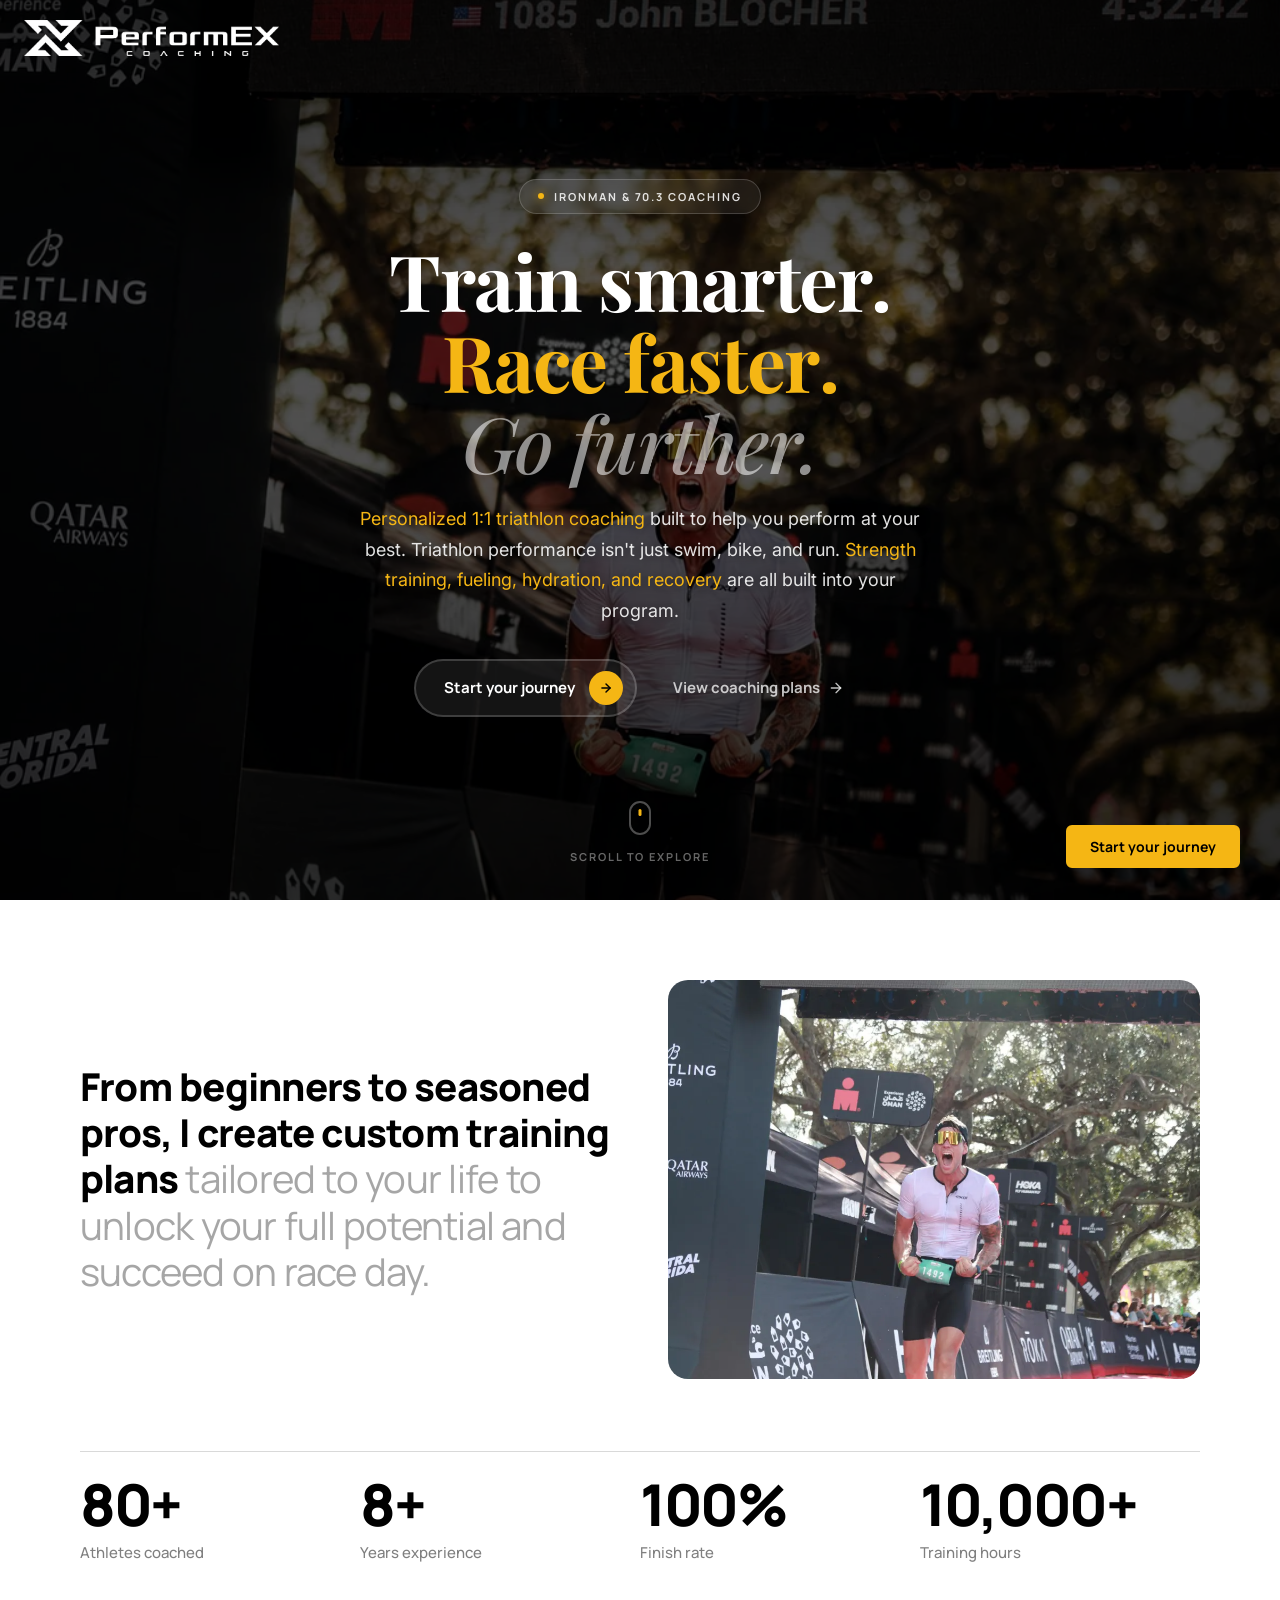
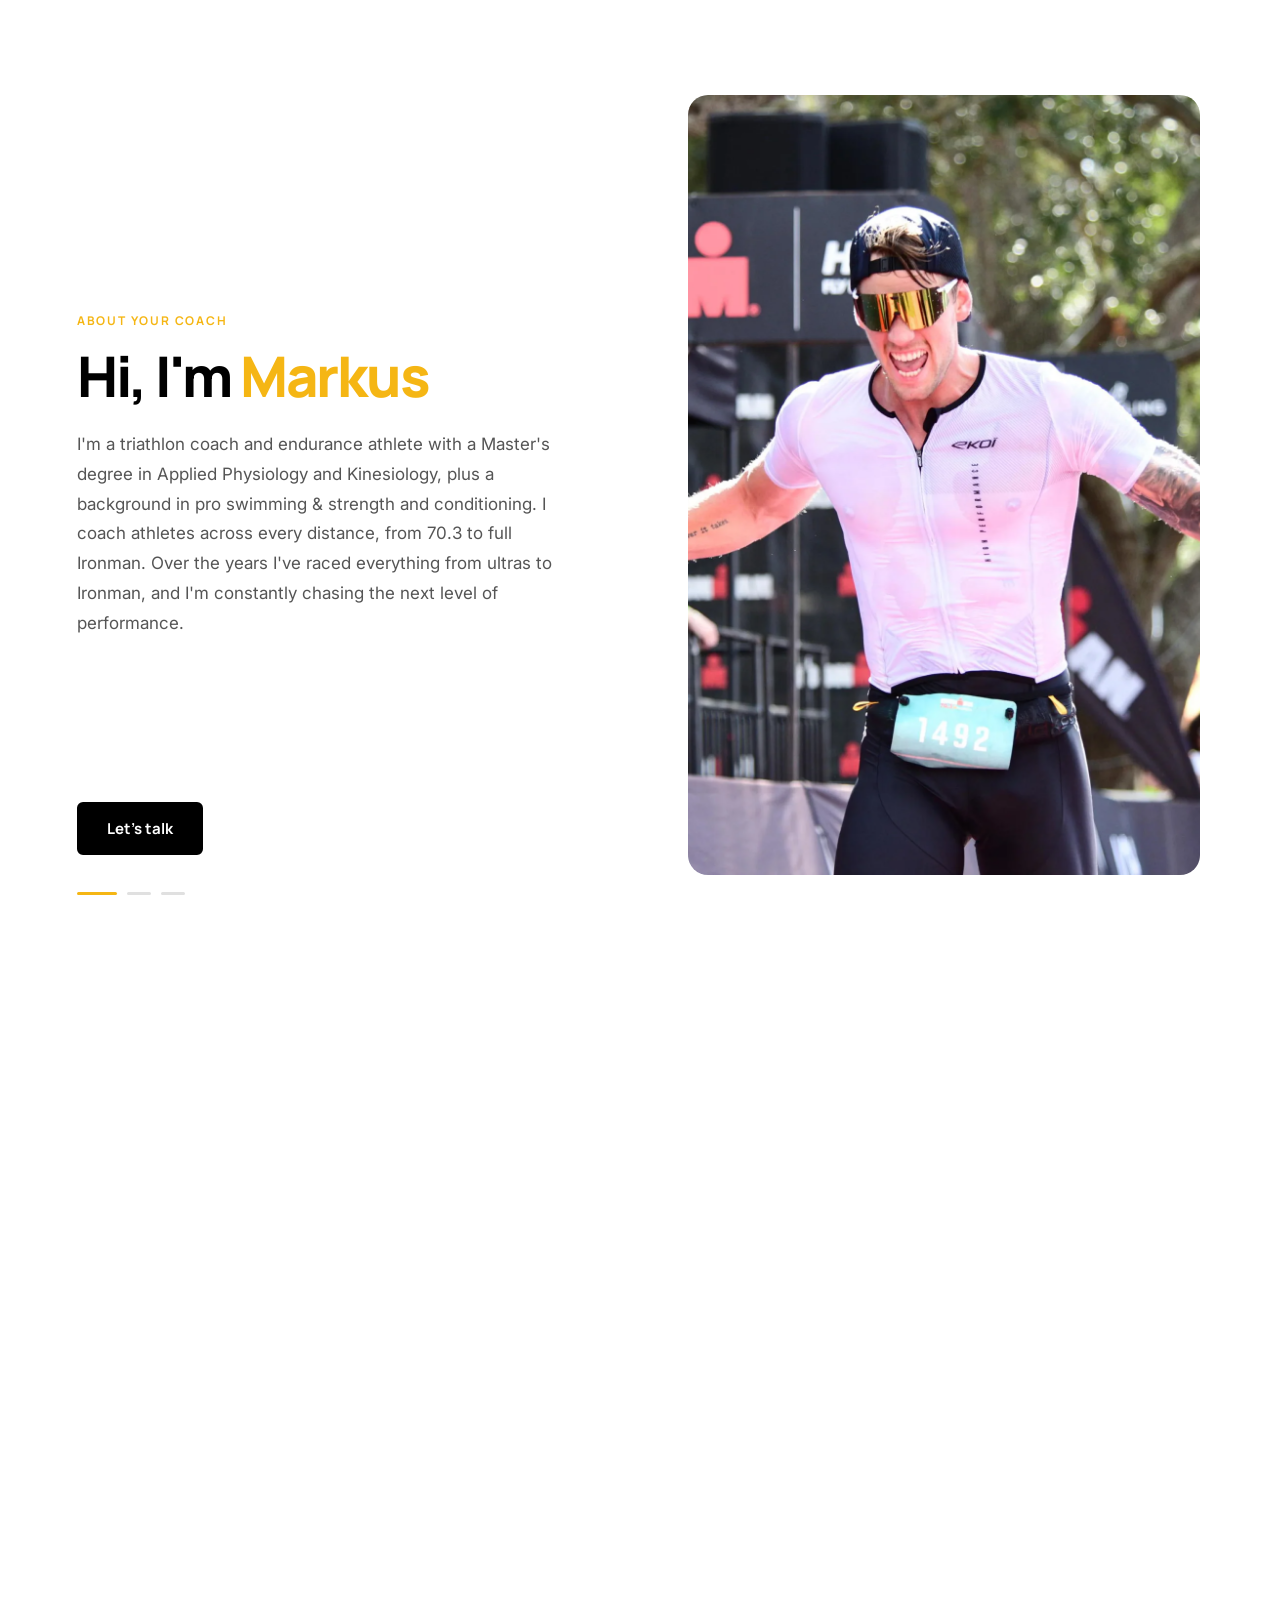
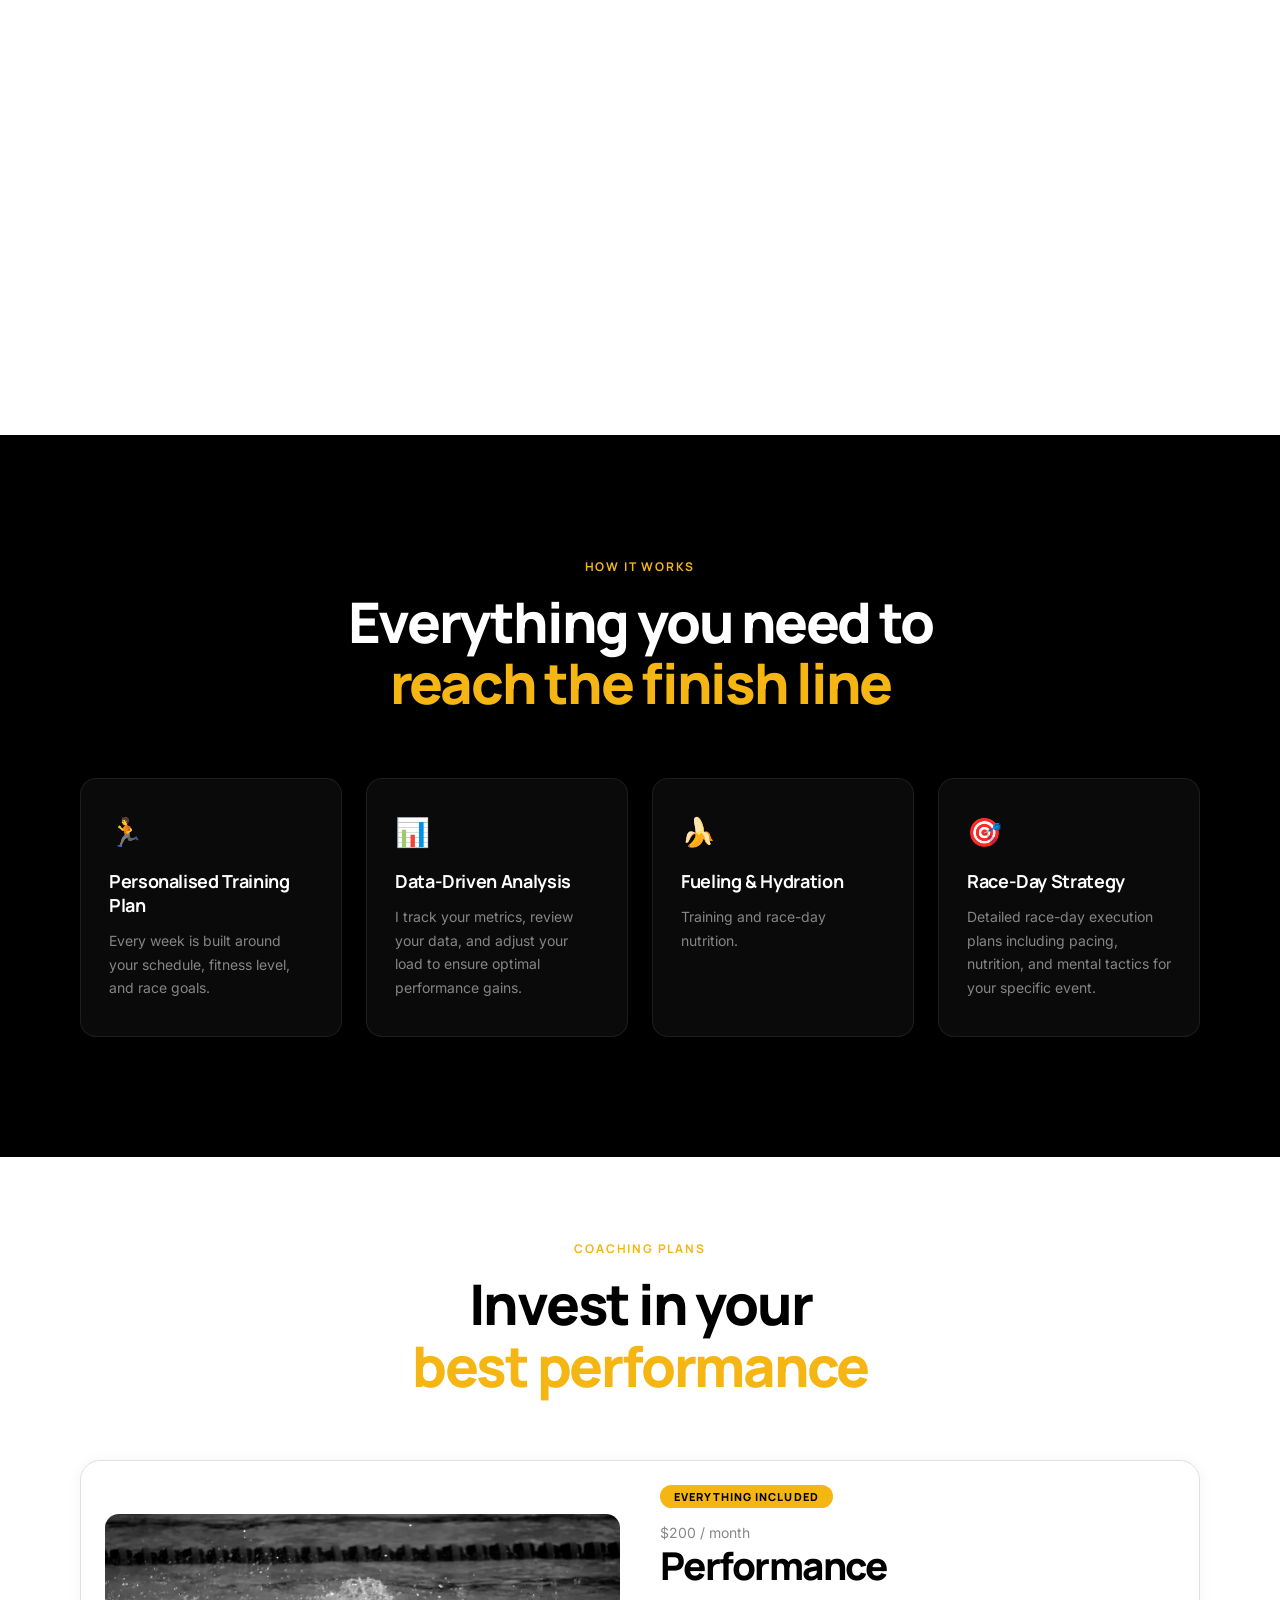
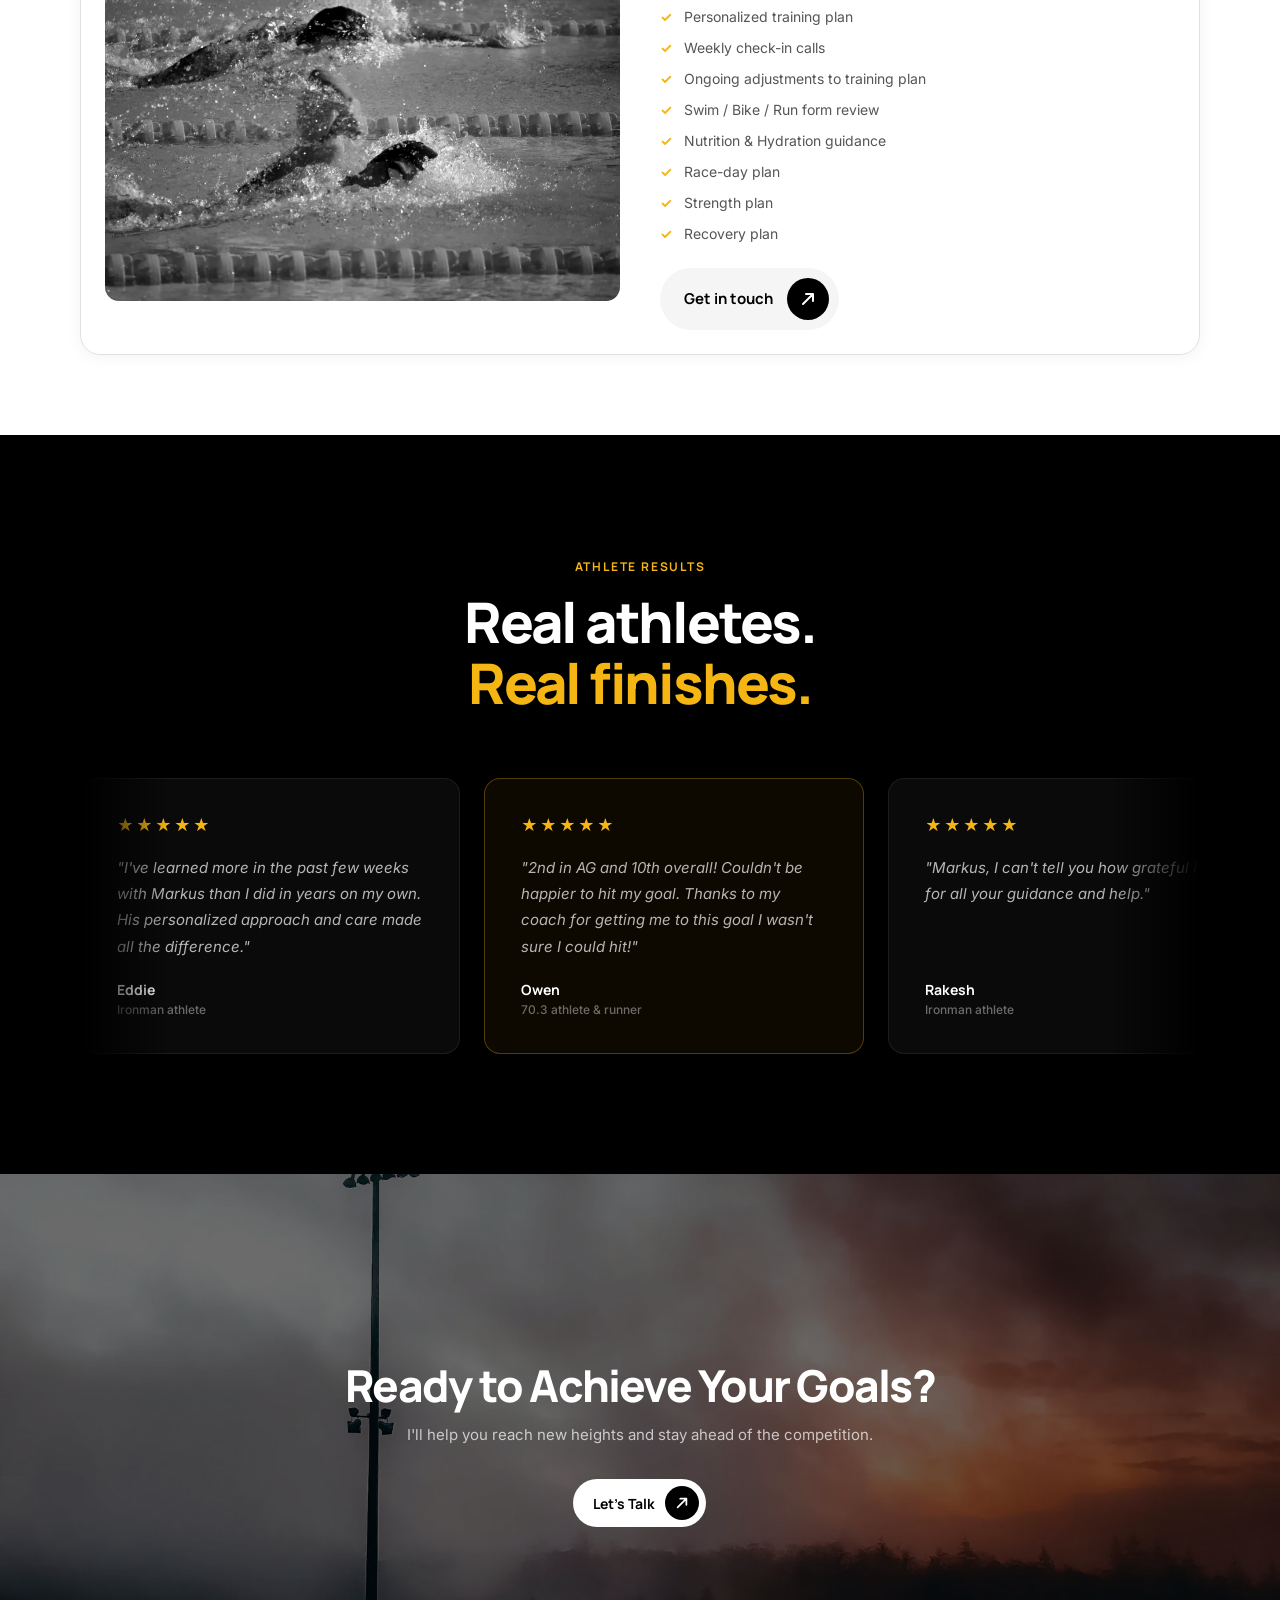
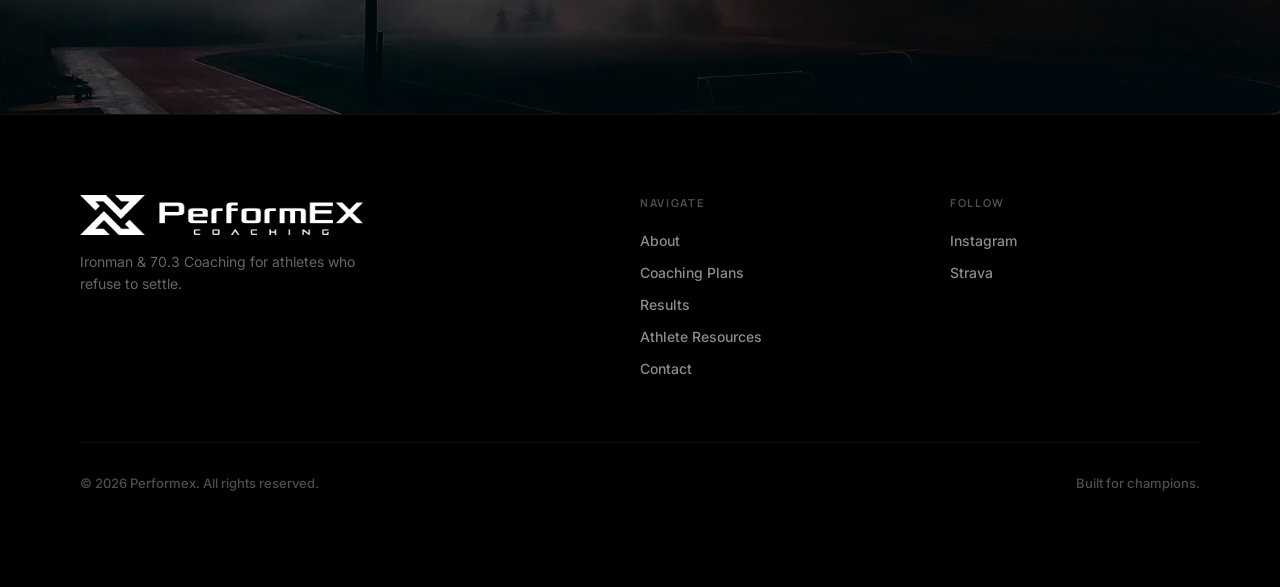
==== commit 1d59aa6b: "Remove limited-time 2-week free offer Drop the hero countdown timer, "2 weeks free" offer copy, and " ====
--- a/index.html
+++ b/index.html
@@ -47,7 +47,7 @@
   </header>
 
   <!-- ─── FIXED CTA ──────────────────────────────────────────── -->
-  <a href="coaching-inquiry.html" class="btn btn-gold cta-fixed">First 2 weeks free</a>
+  <a href="coaching-inquiry.html" class="btn btn-gold cta-fixed">Start your journey</a>
 
   <!-- ─── HERO ──────────────────────────────────────────────── -->
   <section class="hero" id="hero">
@@ -86,27 +86,6 @@
           <svg width="16" height="16" viewBox="0 0 24 24" fill="none" stroke="currentColor" stroke-width="2" stroke-linecap="round" stroke-linejoin="round" aria-hidden="true"><line x1="5" y1="12" x2="19" y2="12"/><polyline points="12 5 19 12 12 19"/></svg>
         </a>
       </div>
-      <div class="hero-spots">
-        <div class="hero-offer" role="timer" aria-live="off">
-          <span class="hero-offer-label">Limited offer &middot; <b>2 weeks free</b> &middot; ends in</span>
-          <div class="hero-countdown" id="hero-countdown">
-            <div class="hero-cd-unit">
-              <span class="hero-cd-num" data-cd="hours">00</span>
-              <span class="hero-cd-tag">Hours</span>
-            </div>
-            <span class="hero-cd-sep">:</span>
-            <div class="hero-cd-unit">
-              <span class="hero-cd-num" data-cd="minutes">00</span>
-              <span class="hero-cd-tag">Minutes</span>
-            </div>
-            <span class="hero-cd-sep">:</span>
-            <div class="hero-cd-unit">
-              <span class="hero-cd-num" data-cd="seconds">00</span>
-              <span class="hero-cd-tag">Seconds</span>
-            </div>
-          </div>
-        </div>
-      </div>
     </div>
     <div class="hero-scroll-hint">
       <span class="scroll-mouse" aria-hidden="true"></span>
@@ -279,7 +258,6 @@
       <div class="section-header centered">
         <span class="section-eyebrow">Coaching plans</span>
         <h2 class="section-heading">Invest in your<br /><span class="accent">best performance</span></h2>
-        <p class="section-sub">Your first 2 weeks are on me, <span class="accent"><strong>free</strong></span>.</p>
       </div>
       <div class="plans-list">
 
--- a/styles.css
+++ b/styles.css
@@ -294,7 +294,7 @@
   width: 100%;
   max-width: 820px;
   margin: 0 auto;
-  padding: 120px 40px 140px 40px;
+  padding: clamp(56px, 9vh, 120px) 40px clamp(60px, 9.5vh, 140px) 40px;
   text-align: center;
 }
 
@@ -308,7 +308,7 @@
   letter-spacing: 0.18em;
   text-transform: uppercase;
   color: rgba(255, 255, 255, 0.85);
-  margin-bottom: 32px;
+  margin-bottom: clamp(14px, 2.8vh, 32px);
   padding: 9px 18px;
   border: 1px solid rgba(255, 255, 255, 0.18);
   border-radius: 999px;
@@ -339,105 +339,14 @@
   box-shadow: 0 0 10px rgba(245, 182, 20, 0.8);
 }
 
-.hero-spots {
-  display: inline-block;
-  margin: 46px auto 0;
-  animation: eyebrow-in 0.7s cubic-bezier(0.22, 1, 0.36, 1) 0.95s both;
-}
-
-.hero-offer {
-  display: inline-flex;
-  flex-direction: column;
-  align-items: center;
-  gap: 14px;
-}
-
-.hero-offer-label {
-  font-family: var(--font-main);
-  font-size: clamp(12px, 3vw, 15px);
-  font-weight: 700;
-  letter-spacing: 0.16em;
-  text-transform: uppercase;
-  color: var(--gray-400);
-}
-
-.hero-offer-label b {
-  color: var(--gold);
-  font-weight: 800;
-}
-
-.hero-countdown {
-  display: inline-flex;
-  align-items: flex-start;
-  justify-content: center;
-  gap: clamp(6px, 2vw, 14px);
-}
-
-.hero-cd-unit {
-  display: flex;
-  flex-direction: column;
-  align-items: center;
-  gap: 6px;
-  min-width: clamp(52px, 15vw, 78px);
-  padding: clamp(8px, 2vw, 14px) clamp(6px, 2vw, 12px);
-  background: rgba(255, 255, 255, 0.04);
-  border: 1px solid rgba(245, 182, 20, 0.22);
-  border-radius: 12px;
-  box-shadow: inset 0 1px 0 rgba(255, 255, 255, 0.05);
-}
-
-.hero-cd-num {
-  font-family: var(--font-display);
-  font-size: clamp(28px, 8vw, 48px);
-  font-weight: 800;
-  line-height: 1;
-  color: var(--white);
-  font-variant-numeric: tabular-nums;
-  letter-spacing: 0.01em;
-}
-
-.hero-cd-tag {
-  font-family: var(--font-main);
-  font-size: clamp(9px, 2.4vw, 11px);
-  font-weight: 700;
-  letter-spacing: 0.14em;
-  text-transform: uppercase;
-  color: var(--gold);
-}
-
-.hero-cd-sep {
-  align-self: center;
-  margin-top: clamp(6px, 2vw, 10px);
-  font-family: var(--font-display);
-  font-size: clamp(24px, 7vw, 40px);
-  font-weight: 800;
-  line-height: 1;
-  color: rgba(245, 182, 20, 0.5);
-}
-
-.hero-cd-flash {
-  animation: hero-cd-flash 0.4s ease-out;
-}
-
-@keyframes hero-cd-flash {
-  0% {
-    color: var(--gold);
-    text-shadow: 0 0 20px rgba(245, 182, 20, 0.9);
-  }
-  100% {
-    color: var(--white);
-    text-shadow: none;
-  }
-}
-
 .hero-headline {
   font-family: var(--font-display);
-  font-size: clamp(46px, 7vw, 104px);
+  font-size: clamp(38px, min(7vw, 8.6vh), 104px);
   font-weight: 700;
   line-height: 1.05;
   letter-spacing: -0.02em;
   color: var(--white);
-  margin-bottom: 28px;
+  margin-bottom: clamp(13px, 2.4vh, 28px);
 }
 
 .hero-headline .headline-italic {
@@ -449,8 +358,9 @@
 .hero-sub {
   font-size: 18px;
   line-height: 1.7;
-  color: rgba(255, 255, 255, 0.65);
-  margin: 0 auto 44px;
+  color: rgba(255, 255, 255, 0.88);
+  text-shadow: 0 1px 12px rgba(0, 0, 0, 0.55);
+  margin: 0 auto clamp(20px, 3.6vh, 44px);
   max-width: 560px;
   animation: hero-appear 0.8s cubic-bezier(0.22, 1, 0.36, 1) 0.72s both;
 }
@@ -1180,7 +1090,7 @@
 /* ─── FOOTER ─────────────────────────────────────────────── */
 .footer {
   background: var(--black);
-  /* extra bottom padding so the fixed "First 2 weeks free" button never covers footer text */
+  /* extra bottom padding so the fixed CTA button never covers footer text */
   padding: 80px 0 96px;
   border-top: 1px solid rgba(255, 255, 255, 0.06);
 }
@@ -1288,9 +1198,9 @@
   /* Hero */
   .hero { min-height: 100svh; }
   .hero-content { padding: 100px 20px 110px; }
-  .hero-sub { font-size: 16px; }
-  .hero-headline { font-size: clamp(30px, 10vw, 52px); }
-  .hero-spots { margin-top: 38px; }
+  .hero-eyebrow { margin-bottom: 32px; }
+  .hero-sub { font-size: 16px; margin: 0 auto 44px; }
+  .hero-headline { font-size: clamp(30px, 10vw, 52px); margin-bottom: 28px; }
   .hero-image-wrap { width: 100%; opacity: 1; }
   .hero-image-overlay {
     background:
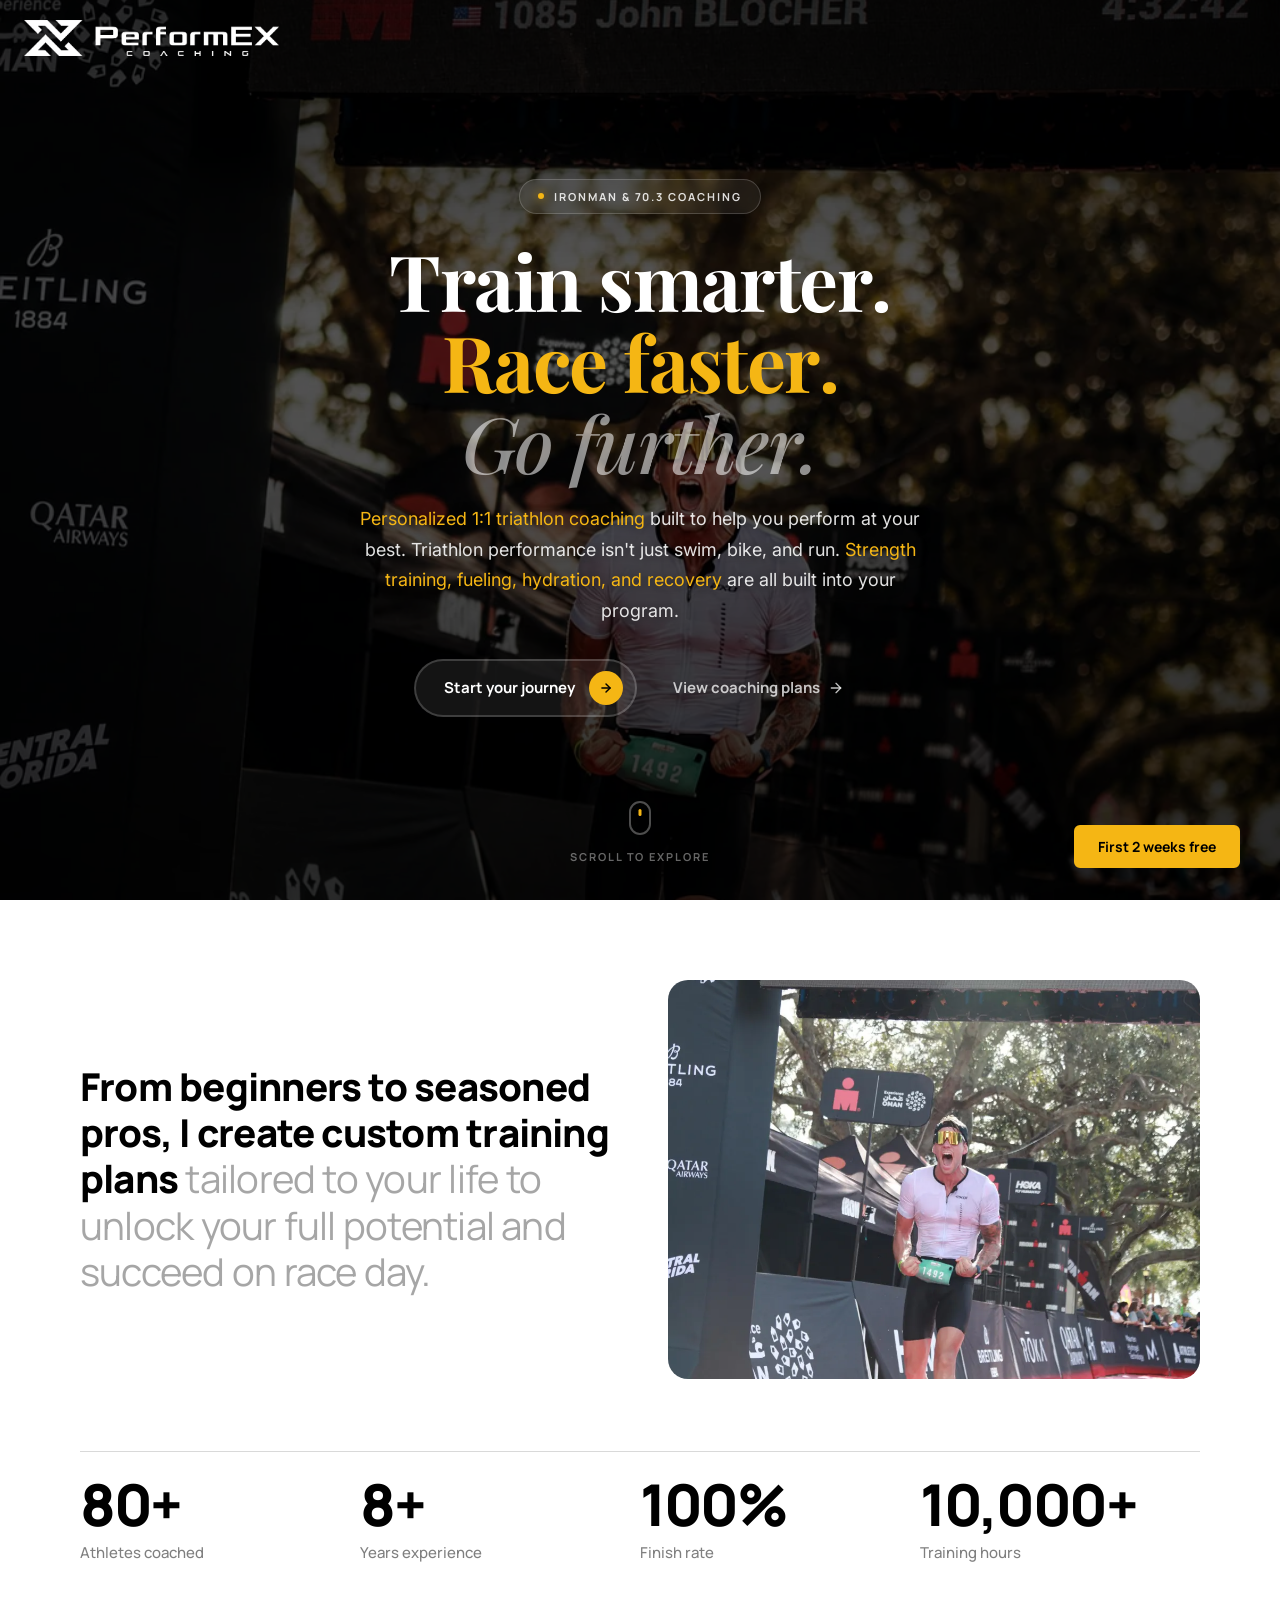
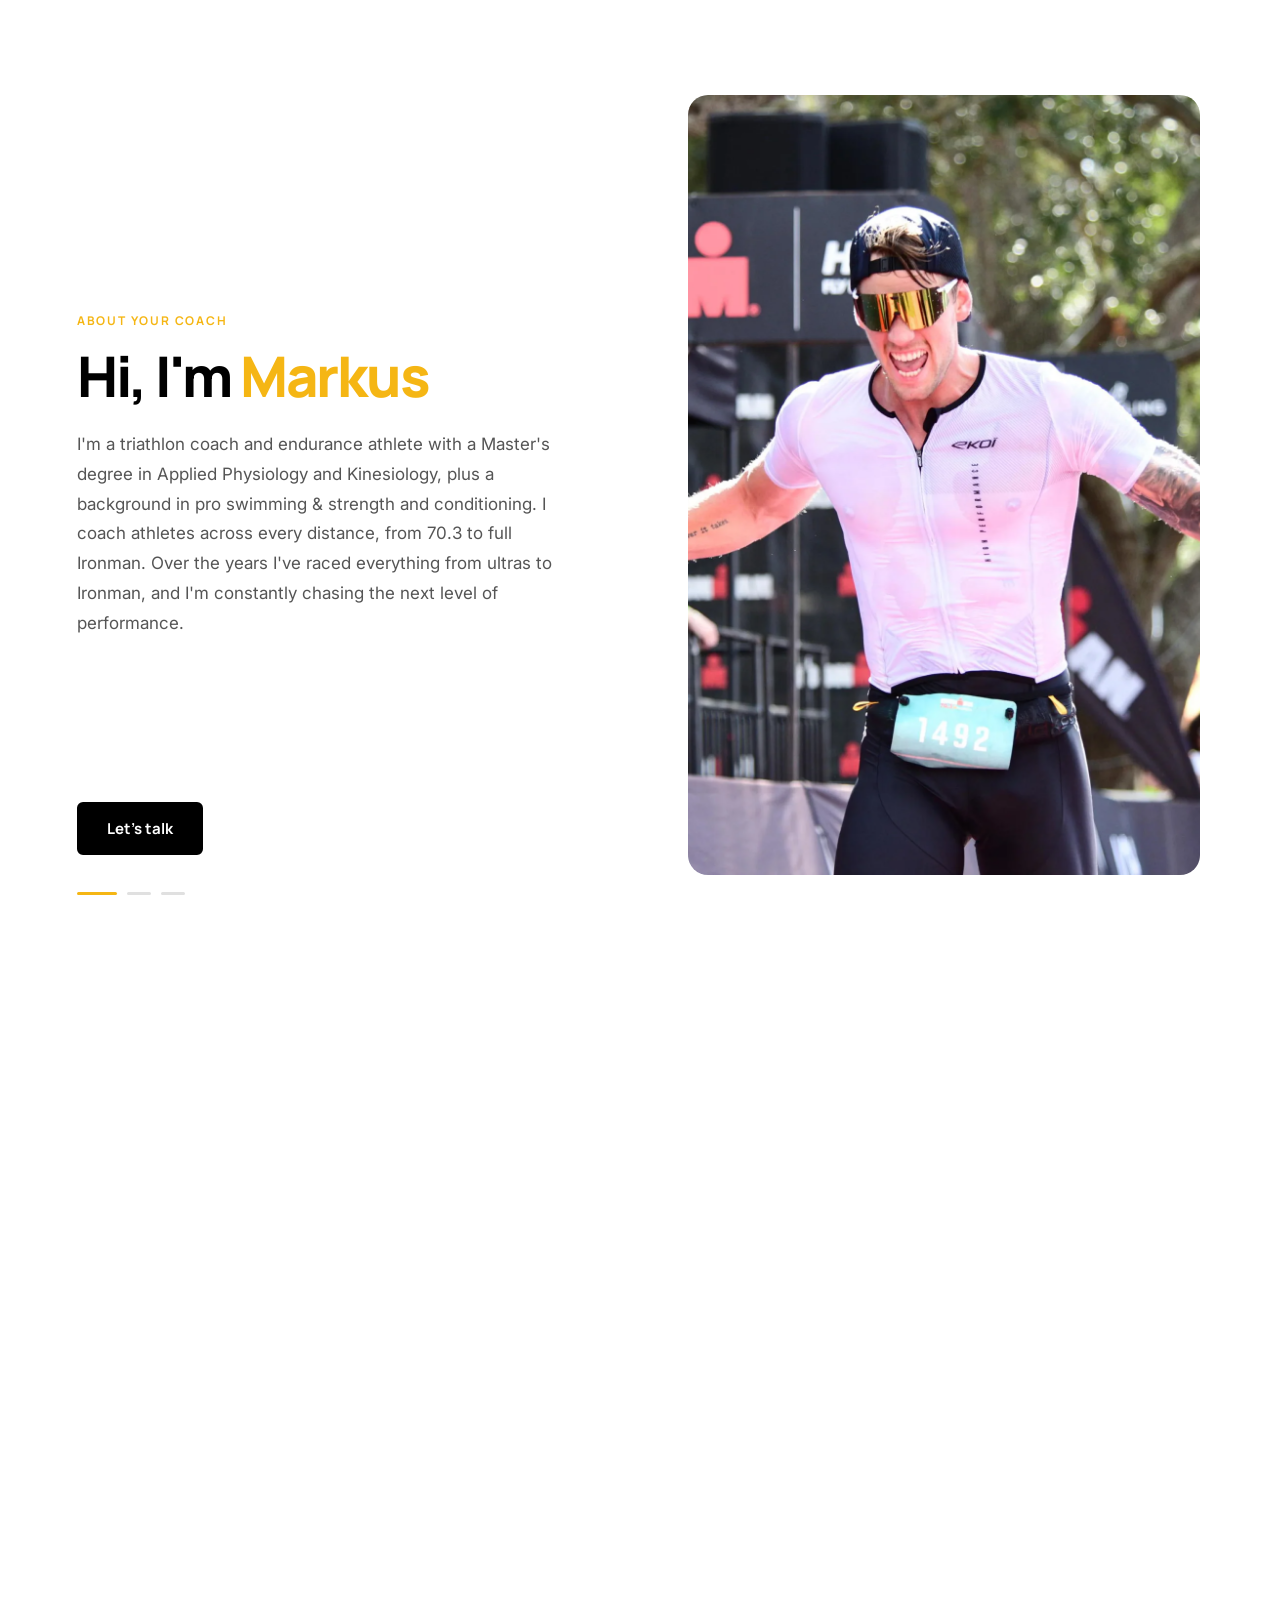
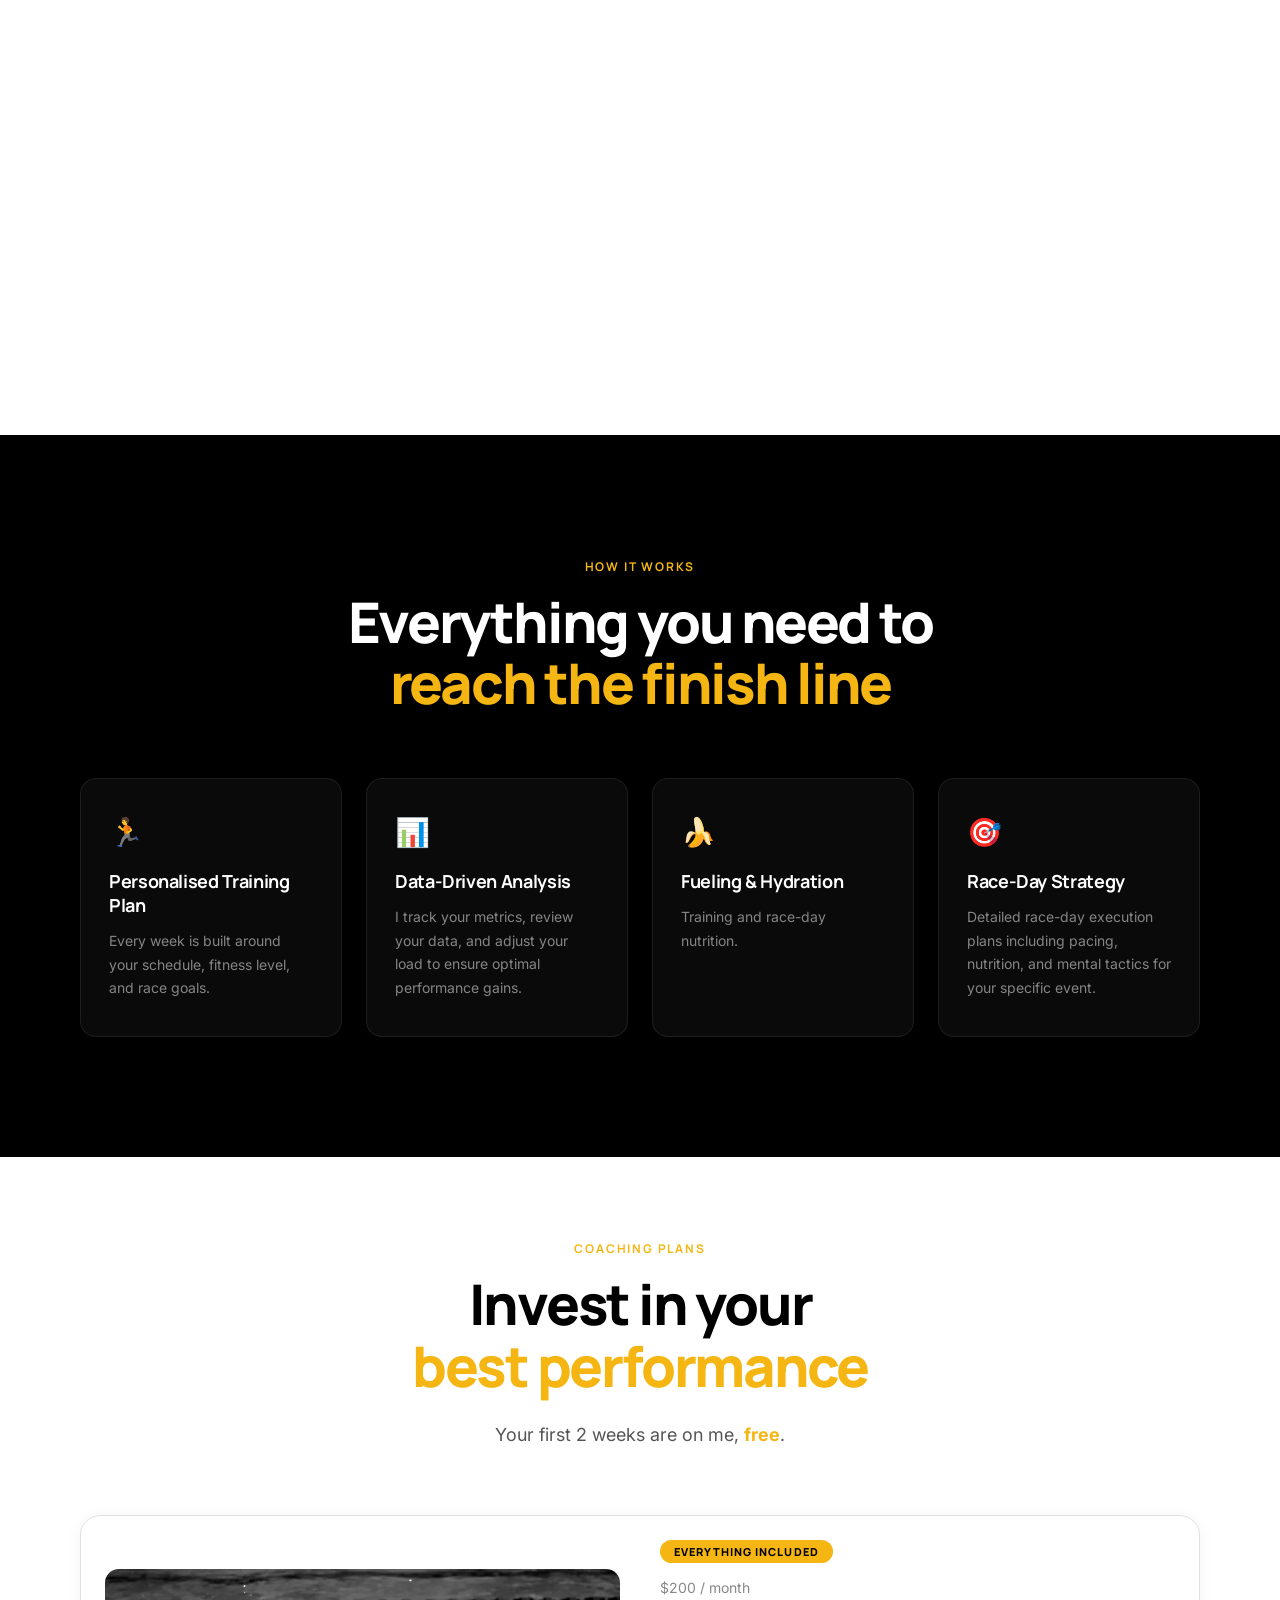
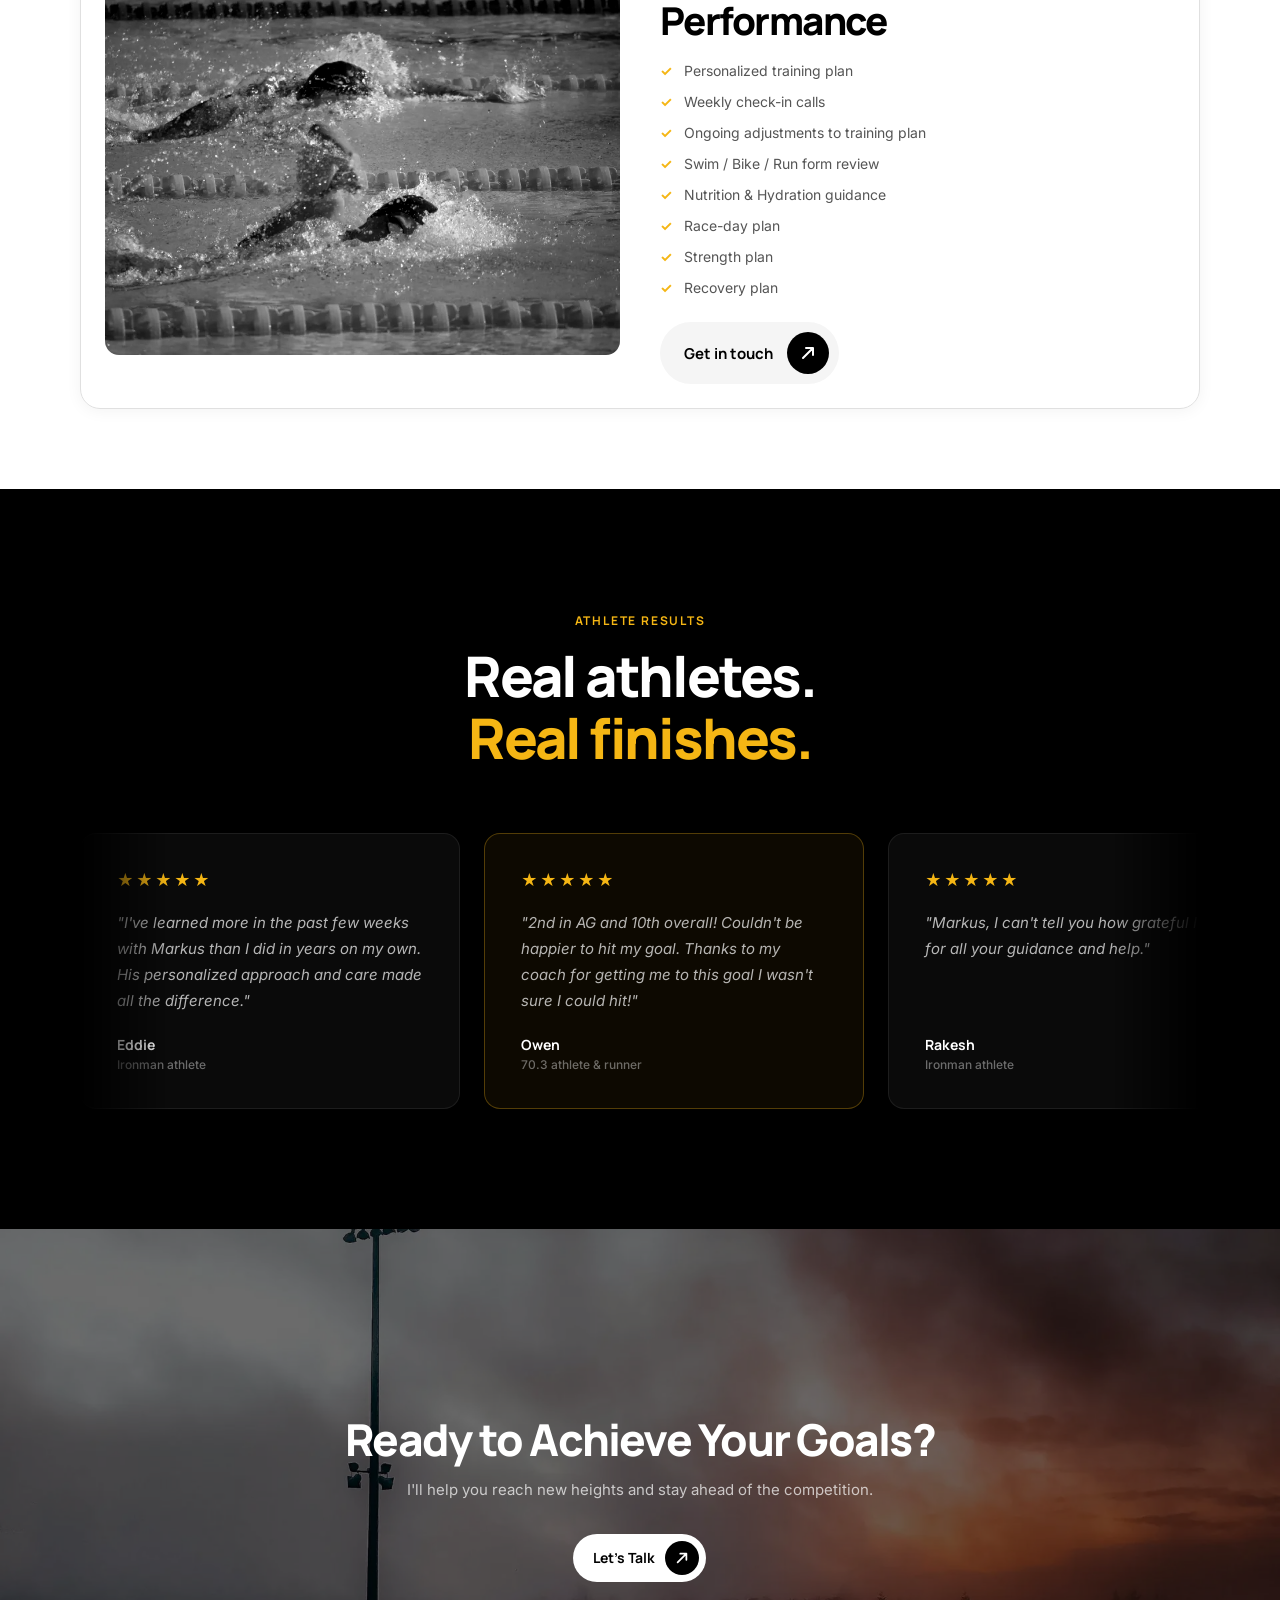
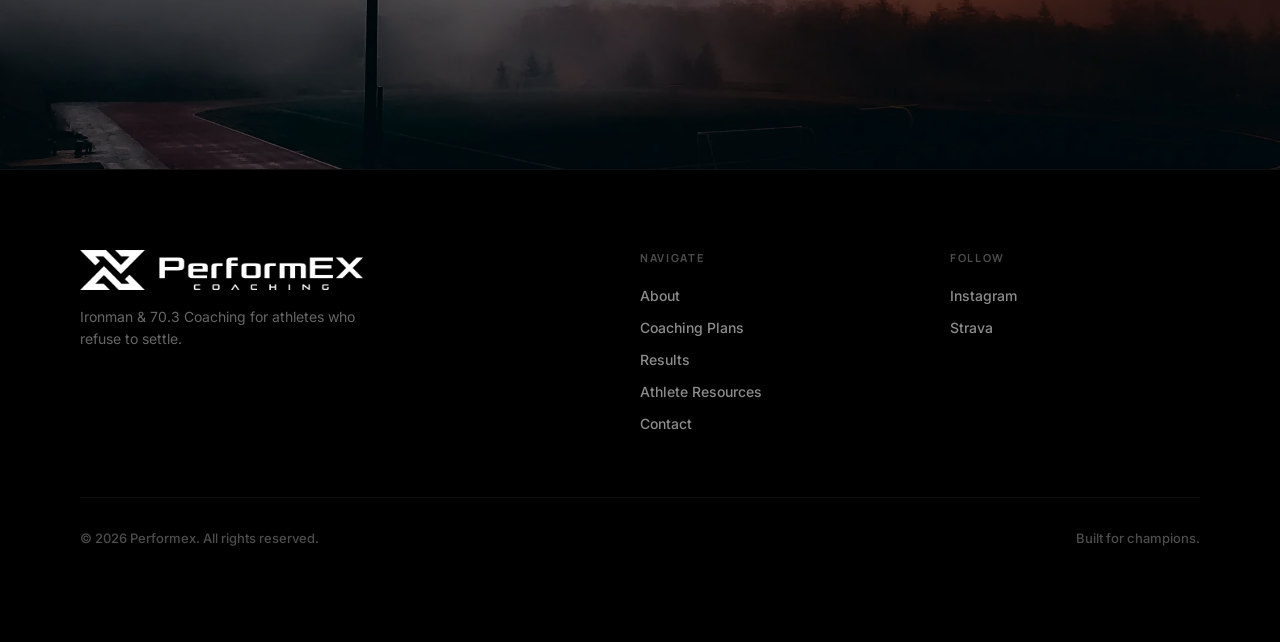
==== commit 37bed1db: "Bring back 2-week free offer in CTA and coaching-plans copy Fixed CTA reads "First 2 weeks free" aga" ====
--- a/index.html
+++ b/index.html
@@ -47,7 +47,7 @@
   </header>
 
   <!-- ─── FIXED CTA ──────────────────────────────────────────── -->
-  <a href="coaching-inquiry.html" class="btn btn-gold cta-fixed">Start your journey</a>
+  <a href="coaching-inquiry.html" class="btn btn-gold cta-fixed">First 2 weeks free</a>
 
   <!-- ─── HERO ──────────────────────────────────────────────── -->
   <section class="hero" id="hero">
@@ -258,6 +258,7 @@
       <div class="section-header centered">
         <span class="section-eyebrow">Coaching plans</span>
         <h2 class="section-heading">Invest in your<br /><span class="accent">best performance</span></h2>
+        <p class="section-sub">Your first 2 weeks are on me, <span class="accent"><strong>free</strong></span>.</p>
       </div>
       <div class="plans-list">
 
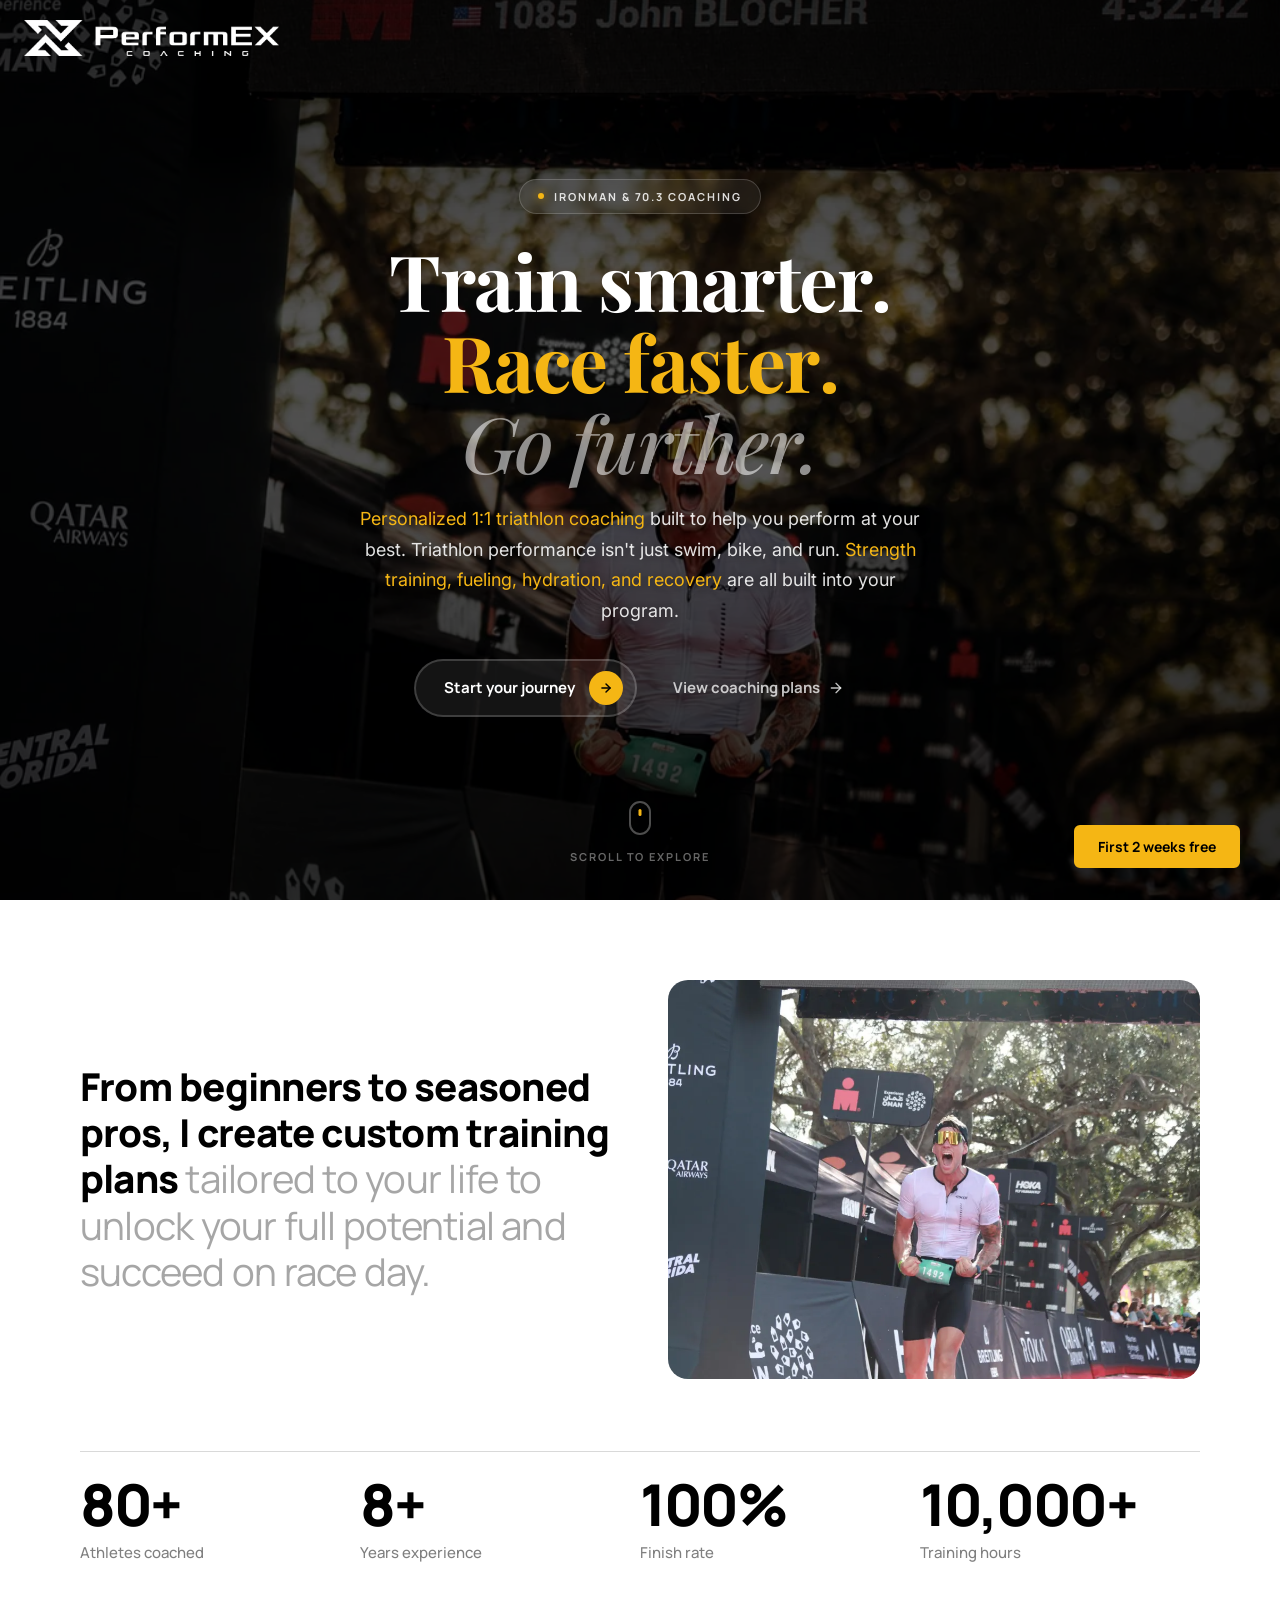
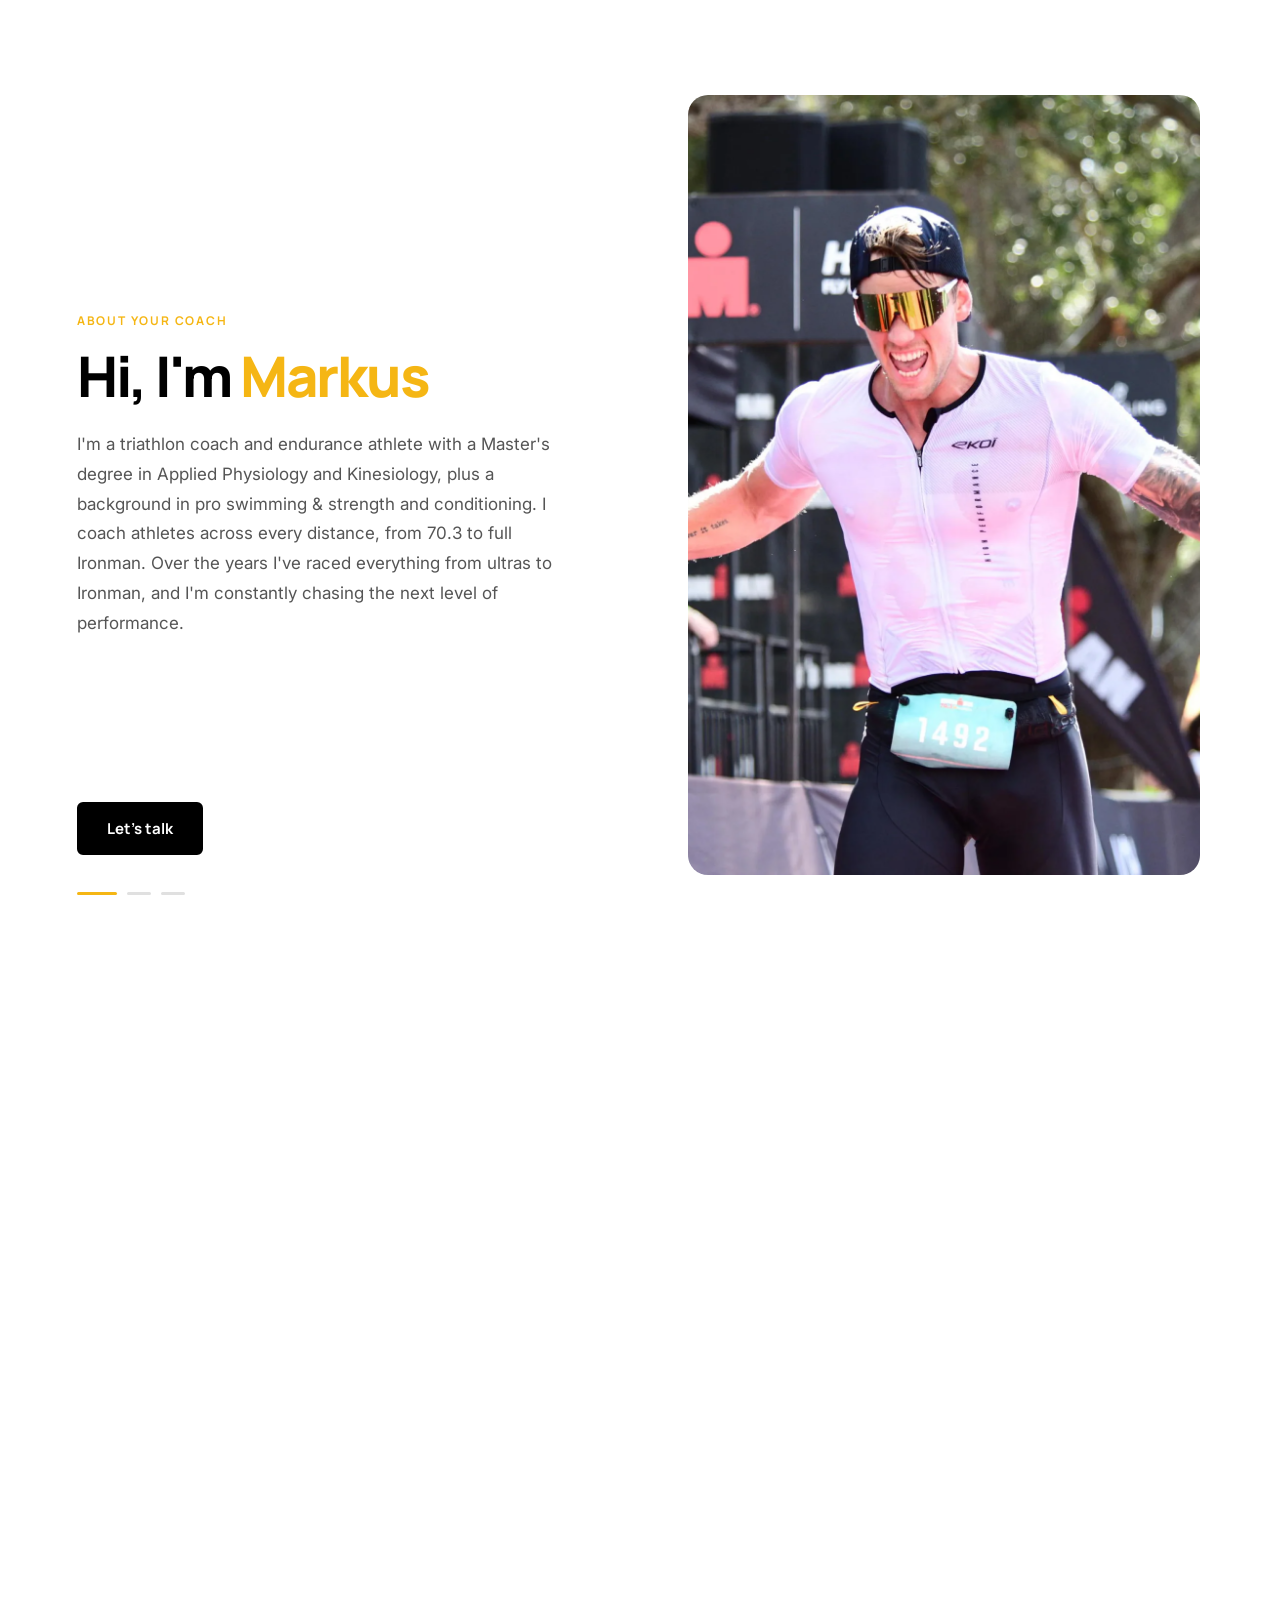
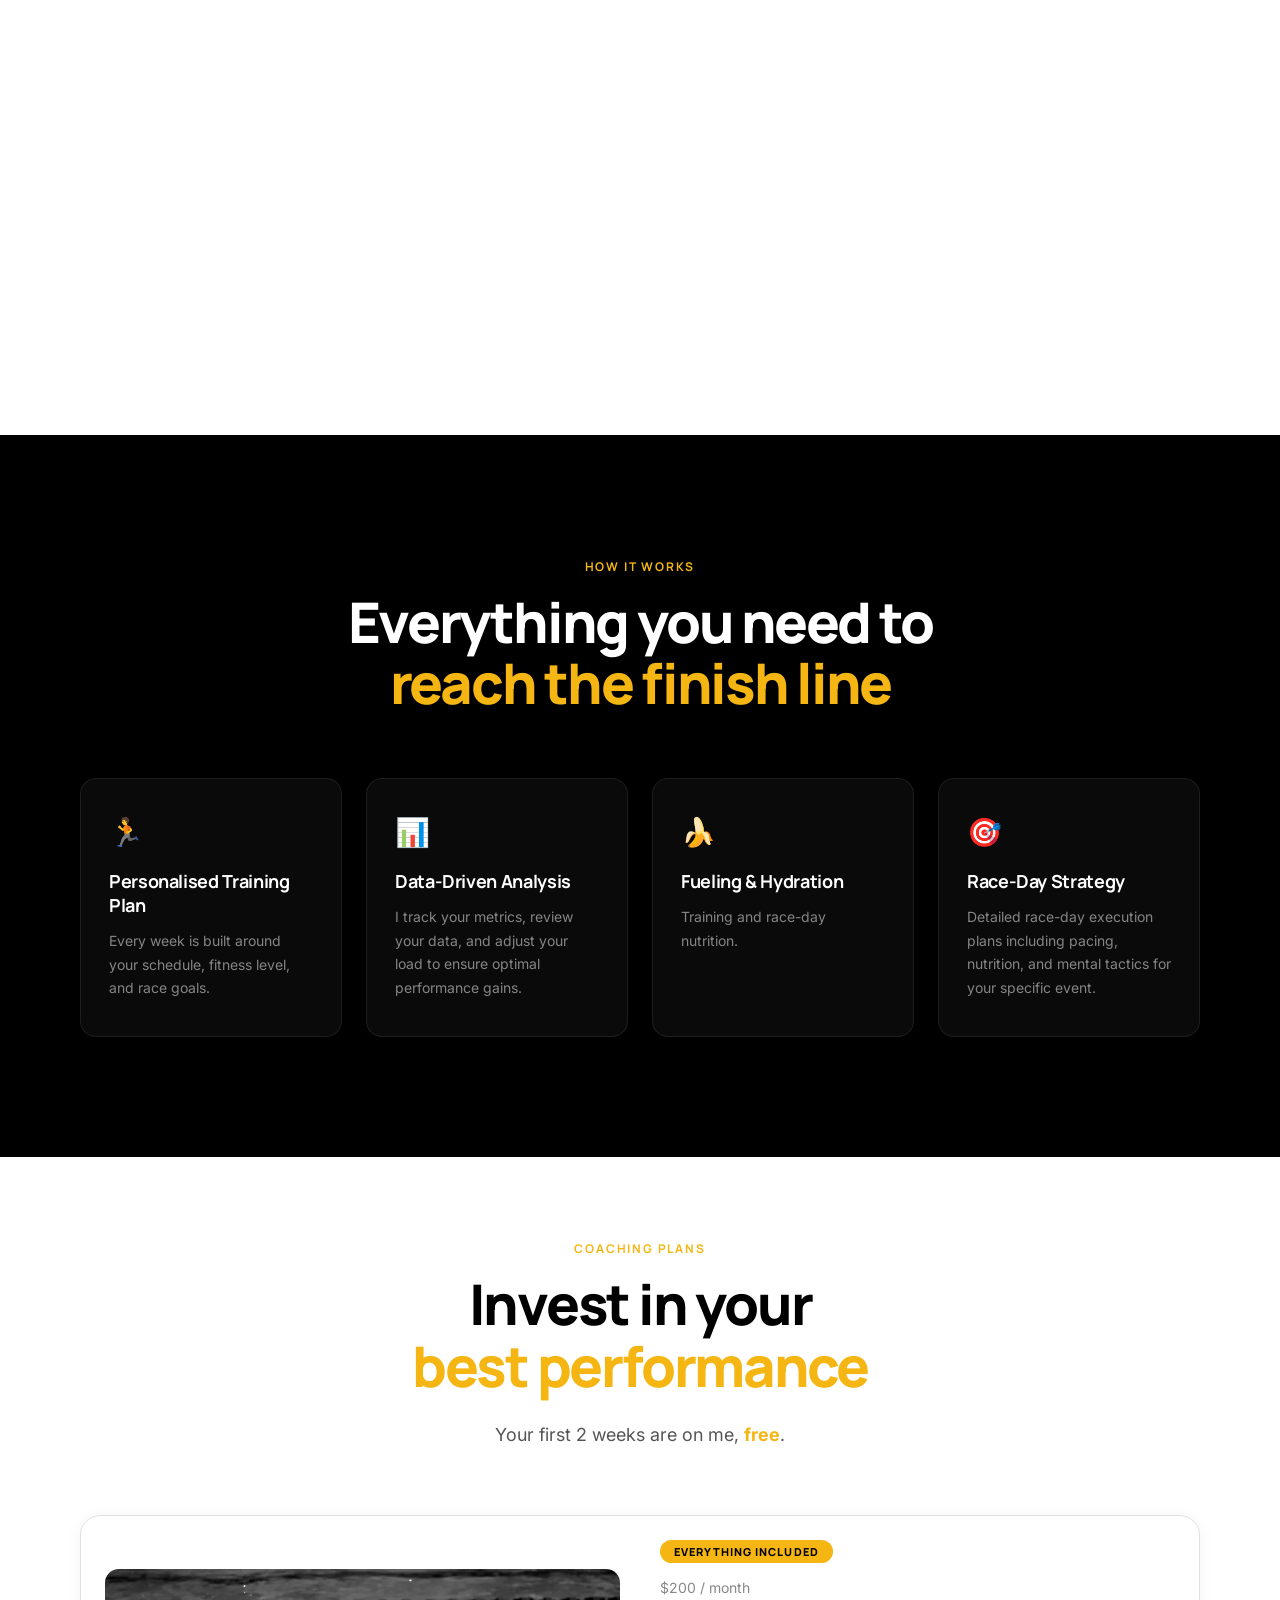
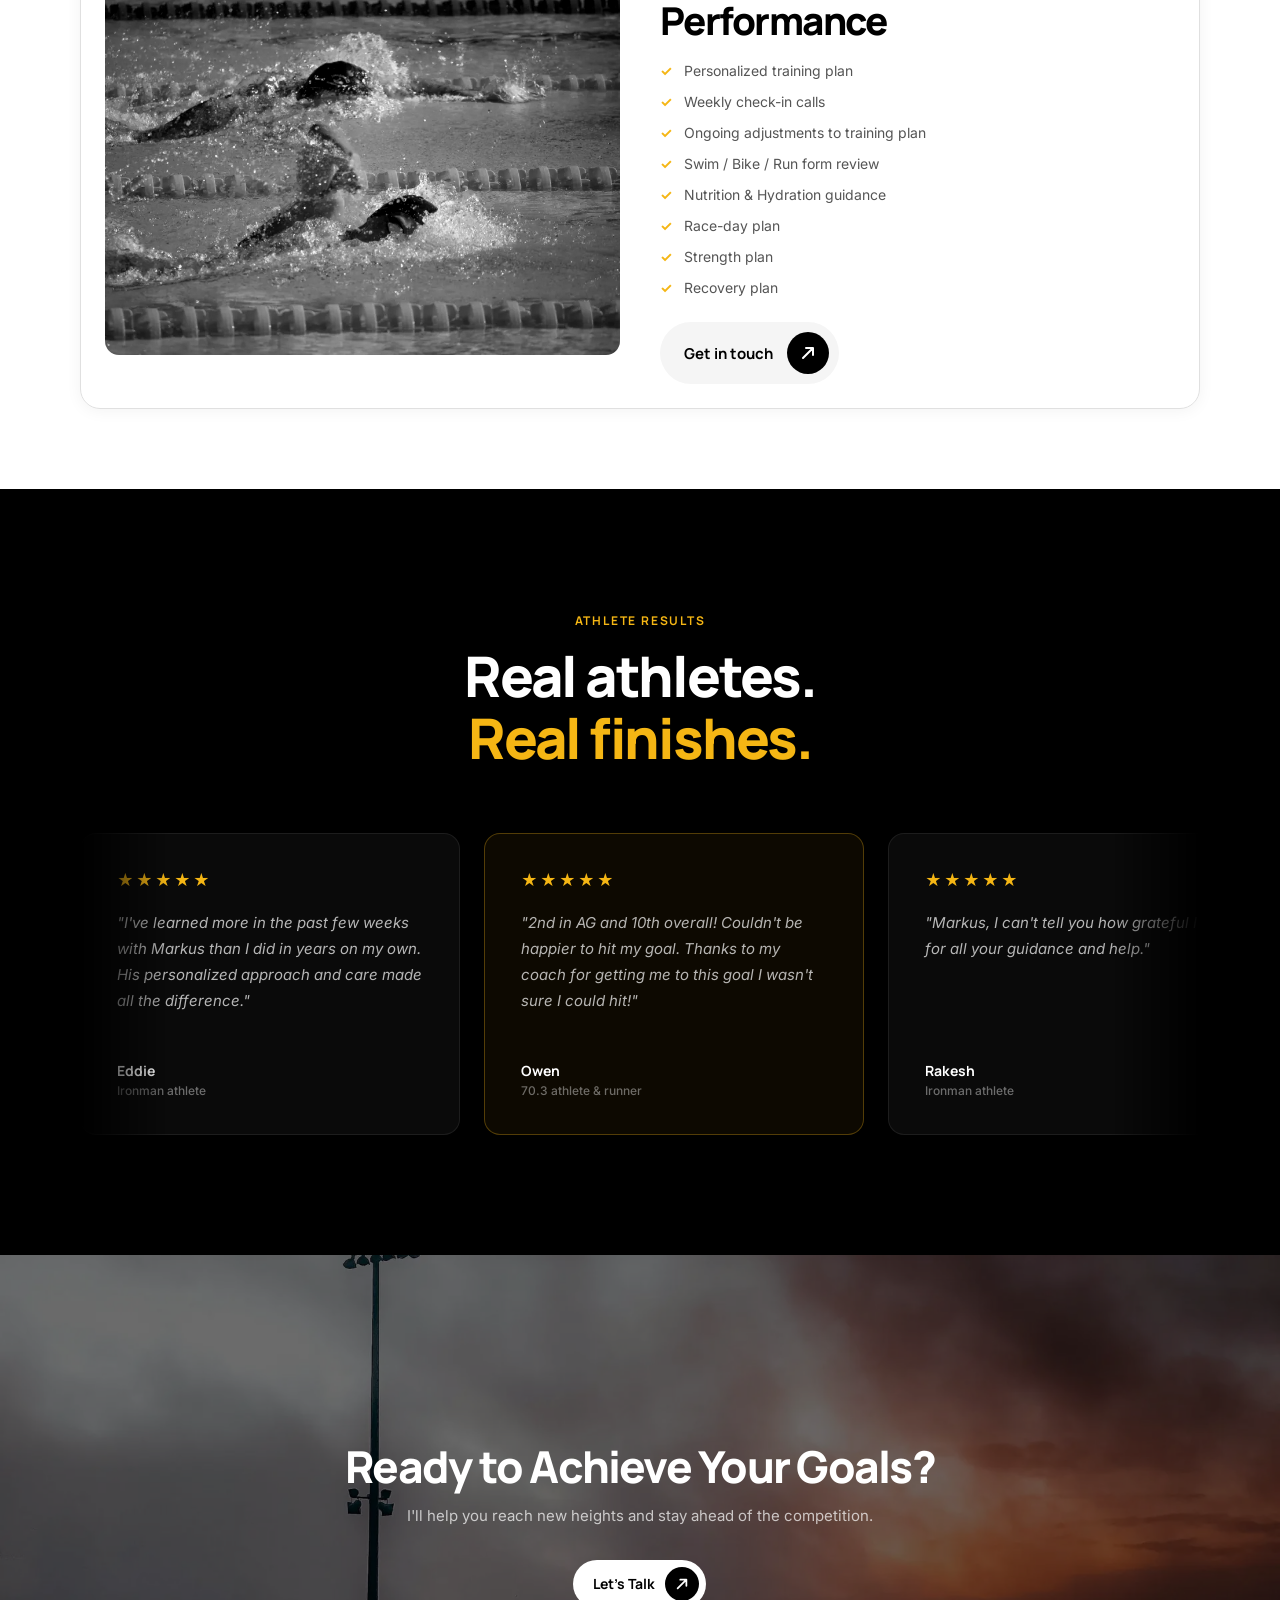
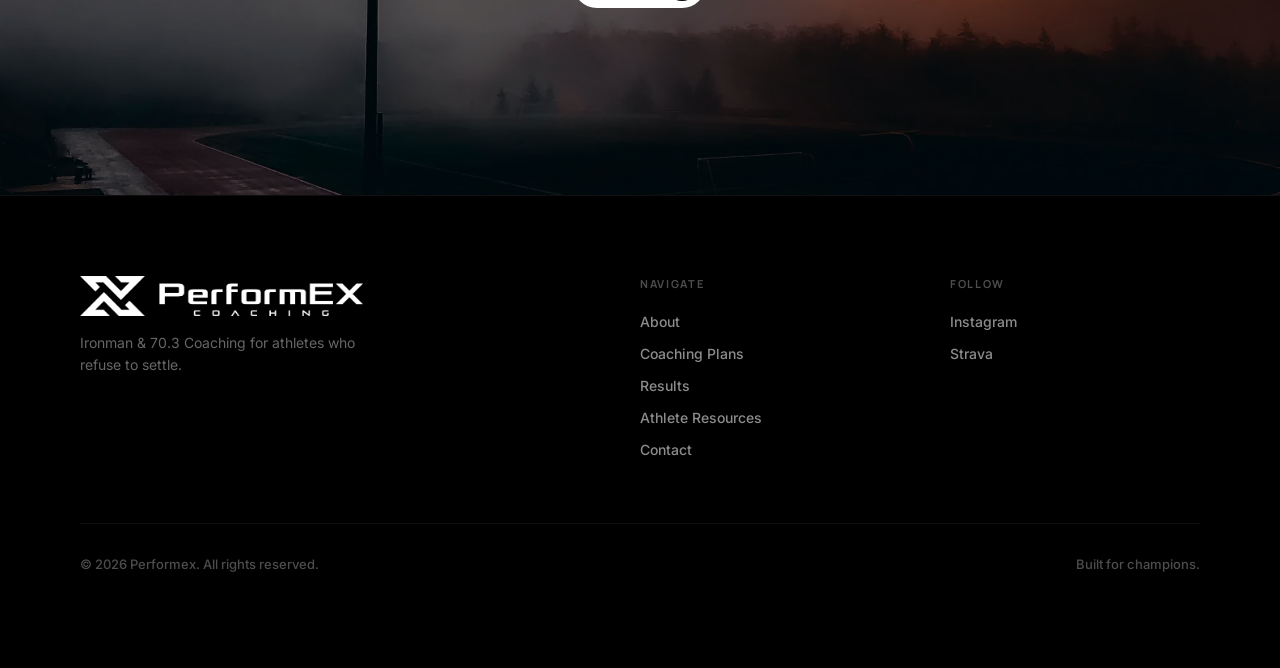
==== commit af635761: "Add Colin testimonial to marquee Co-Authored-By: Claude Opus 4.8 <noreply@anthropic.com>" ====
--- a/index.html
+++ b/index.html
@@ -364,6 +364,19 @@
             </div>
           </div>
 
+          <div class="testimonial-card">
+            <div class="stars">★★★★★</div>
+            <blockquote>
+              "Since we first started the program, I can't believe how much better I feel week to week in the pool and on the bike. I would've been so lost if I tried to do any of this on my own."
+            </blockquote>
+            <div class="testimonial-author">
+              <div class="author-info">
+                <span class="author-name">Colin</span>
+                <span class="author-detail">70.3 athlete</span>
+              </div>
+            </div>
+          </div>
+
           <!-- Duplicate set for seamless infinite loop -->
           <div class="testimonial-card" aria-hidden="true">
             <div class="stars">★★★★★</div>
@@ -426,6 +439,19 @@
               <div class="author-info">
                 <span class="author-name">Jordan</span>
                 <span class="author-detail">Ironman athlete</span>
+              </div>
+            </div>
+          </div>
+
+          <div class="testimonial-card" aria-hidden="true">
+            <div class="stars">★★★★★</div>
+            <blockquote>
+              "Since we first started the program, I can't believe how much better I feel week to week in the pool and on the bike. I would've been so lost if I tried to do any of this on my own."
+            </blockquote>
+            <div class="testimonial-author">
+              <div class="author-info">
+                <span class="author-name">Colin</span>
+                <span class="author-detail">70.3 athlete</span>
               </div>
             </div>
           </div>
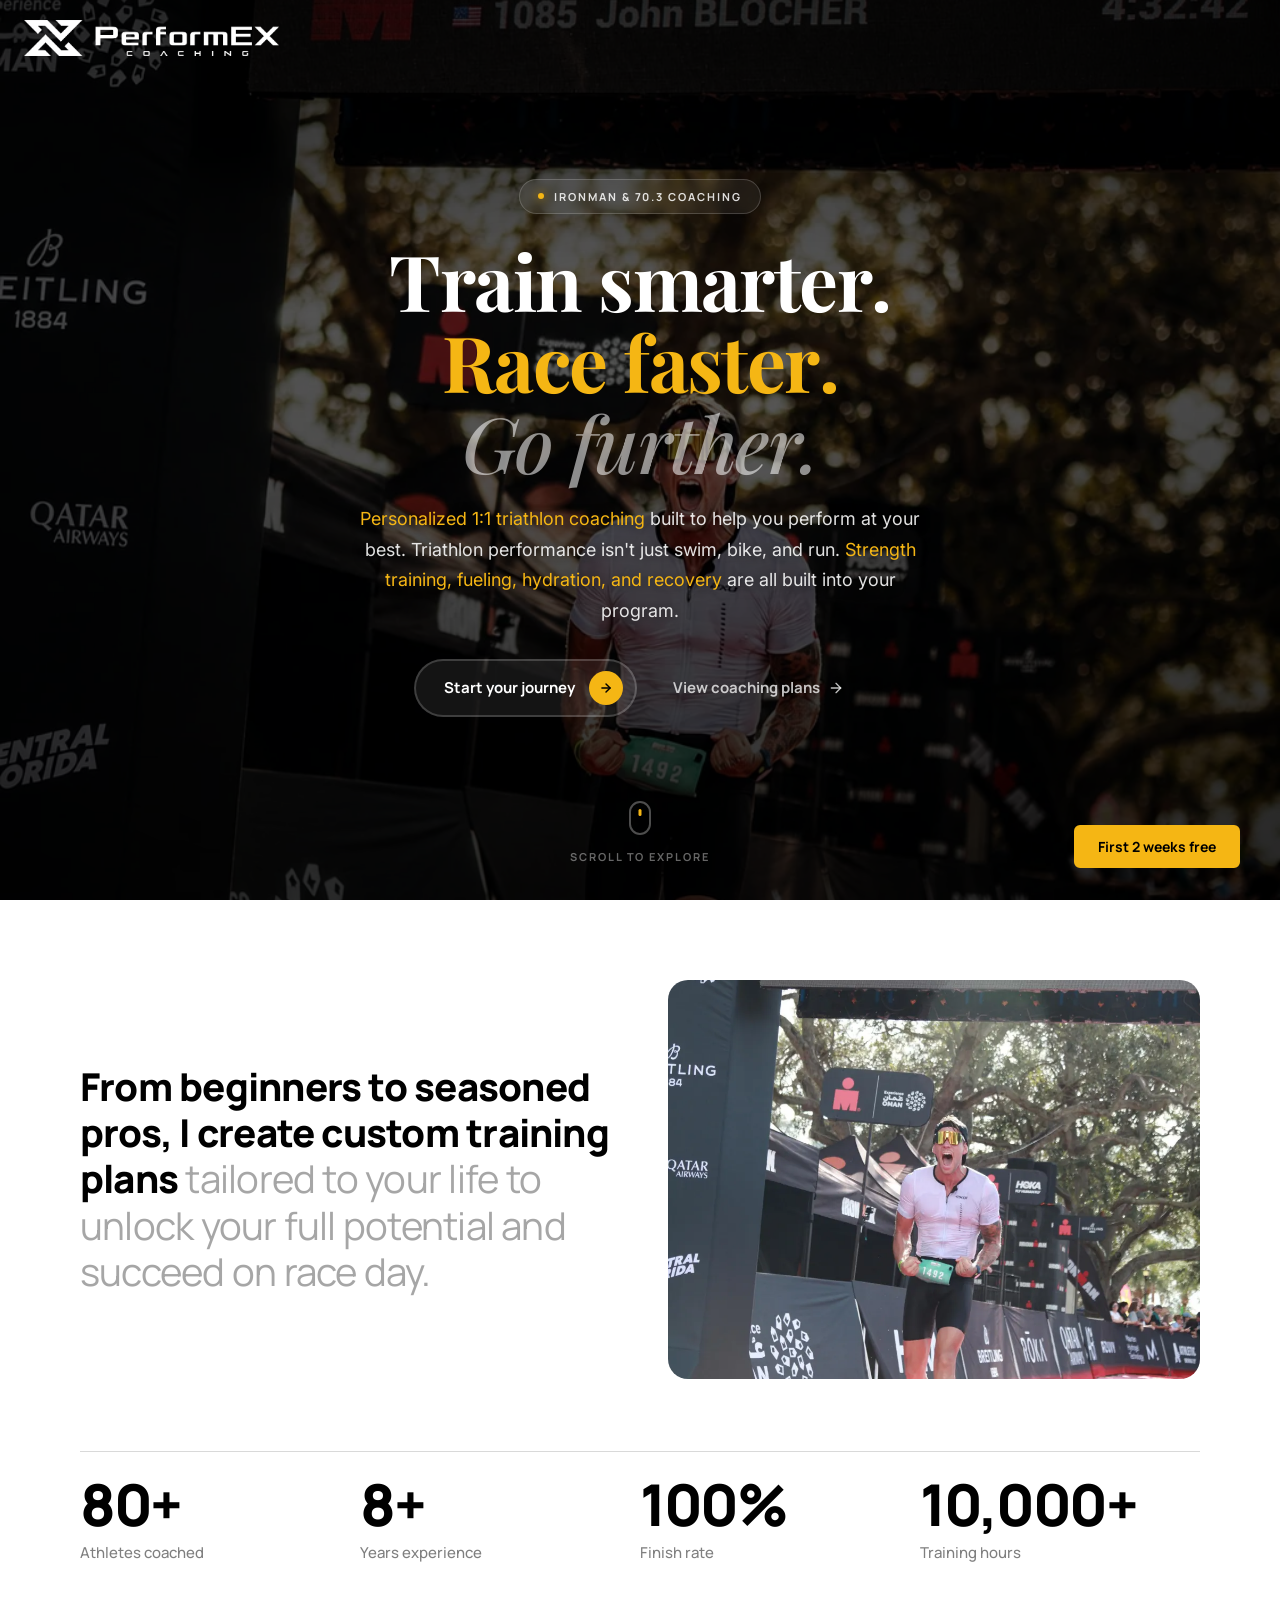
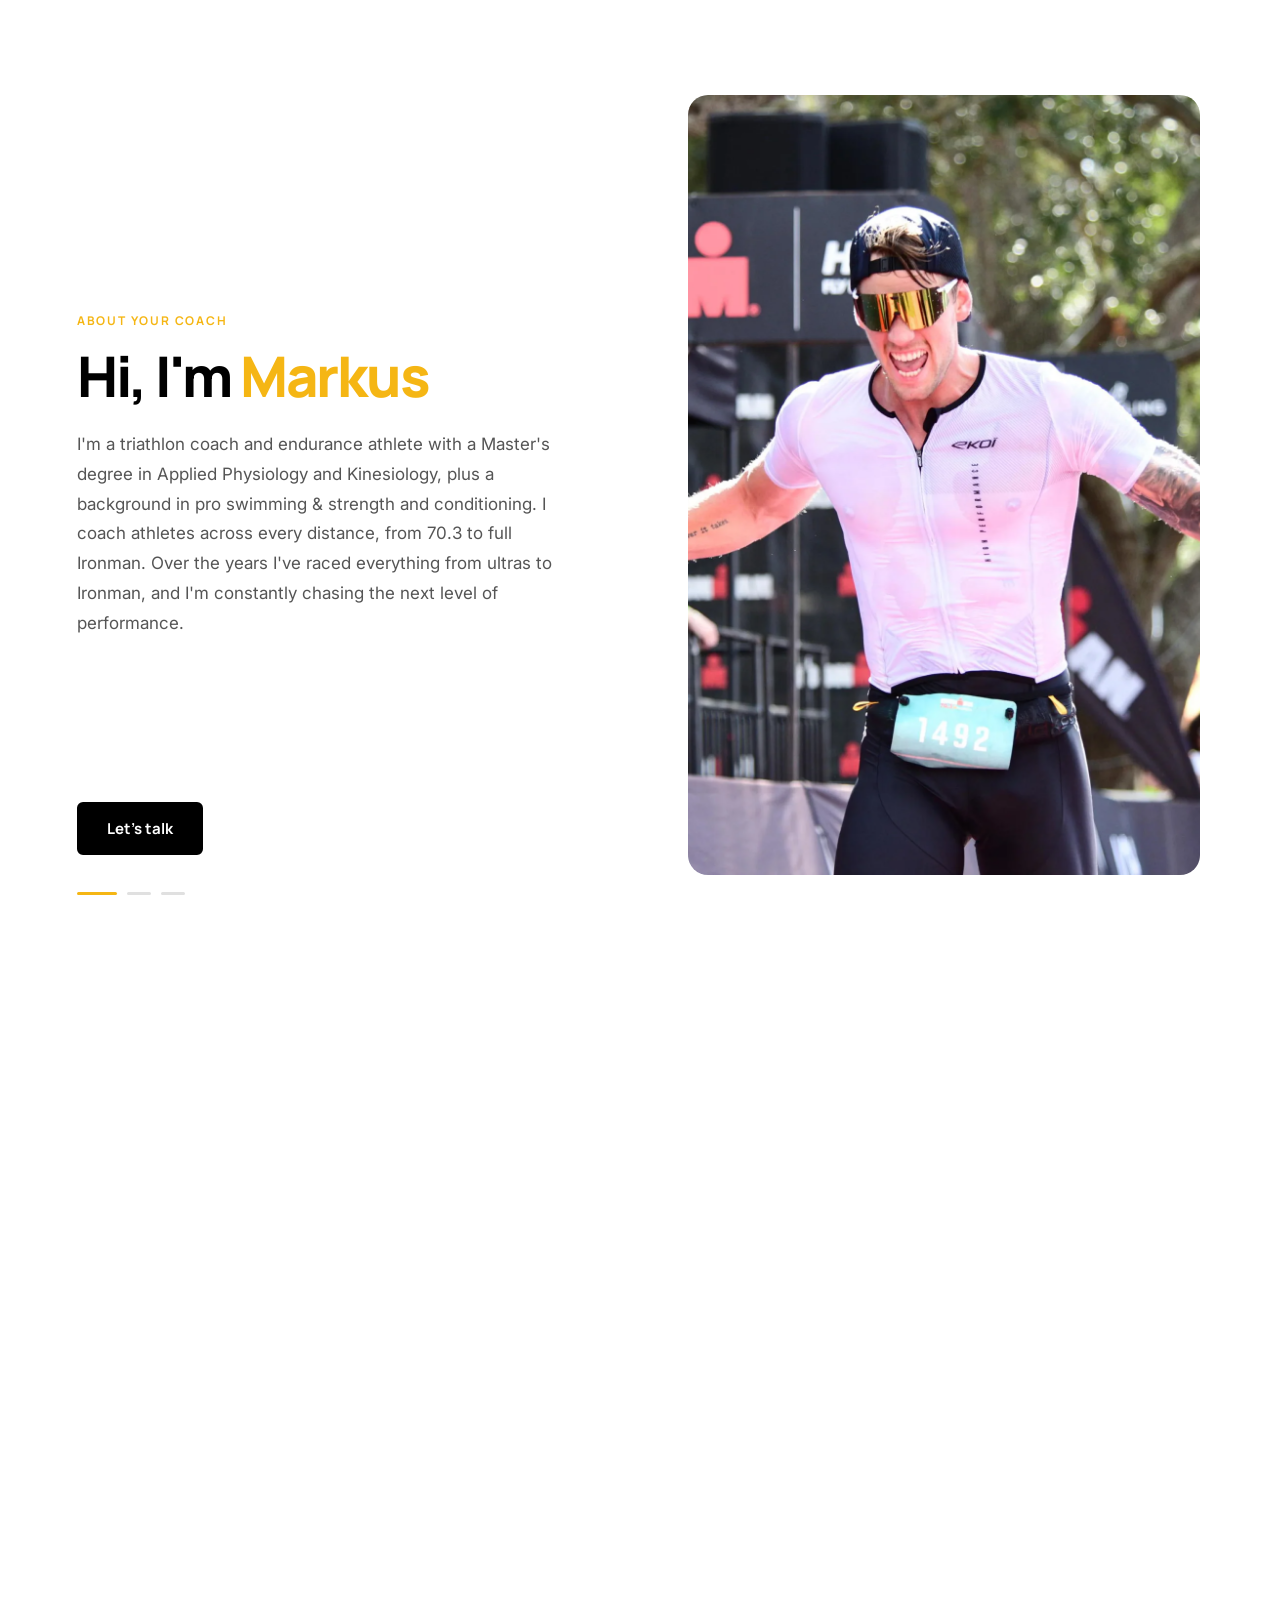
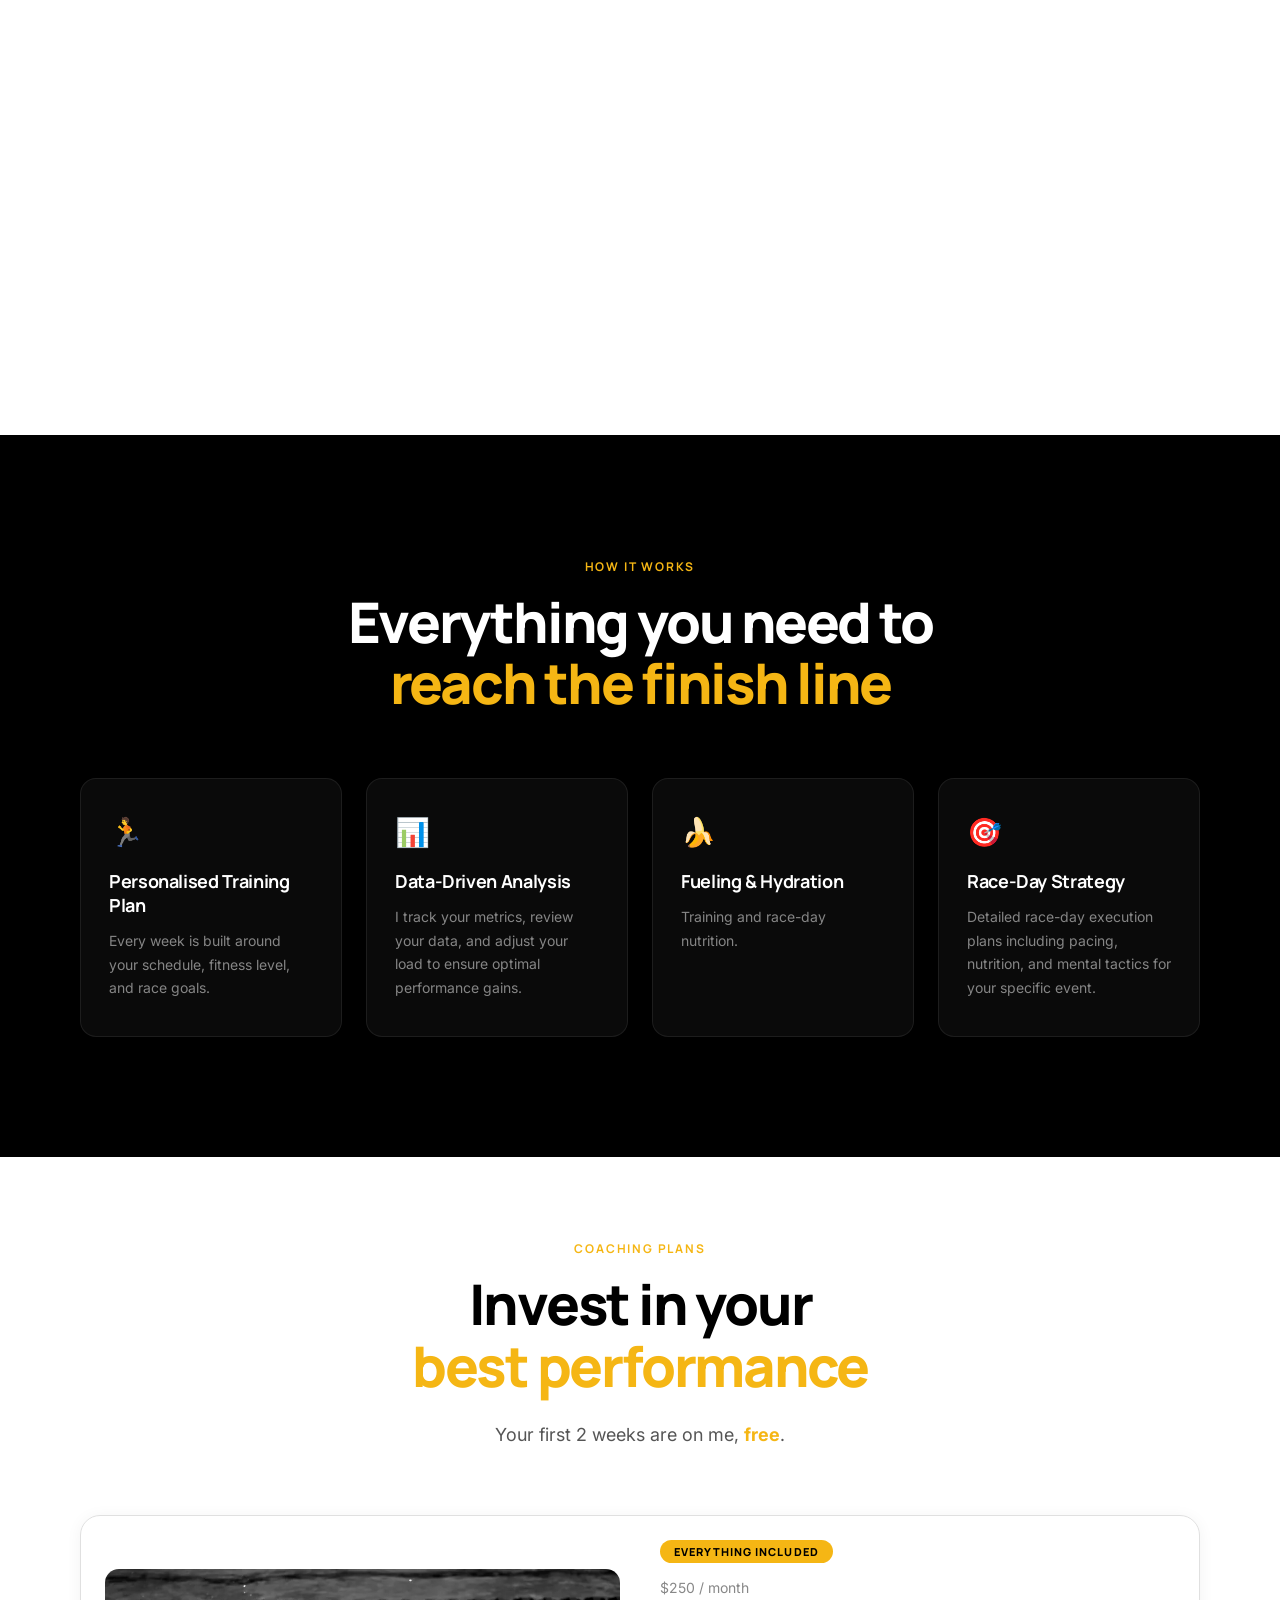
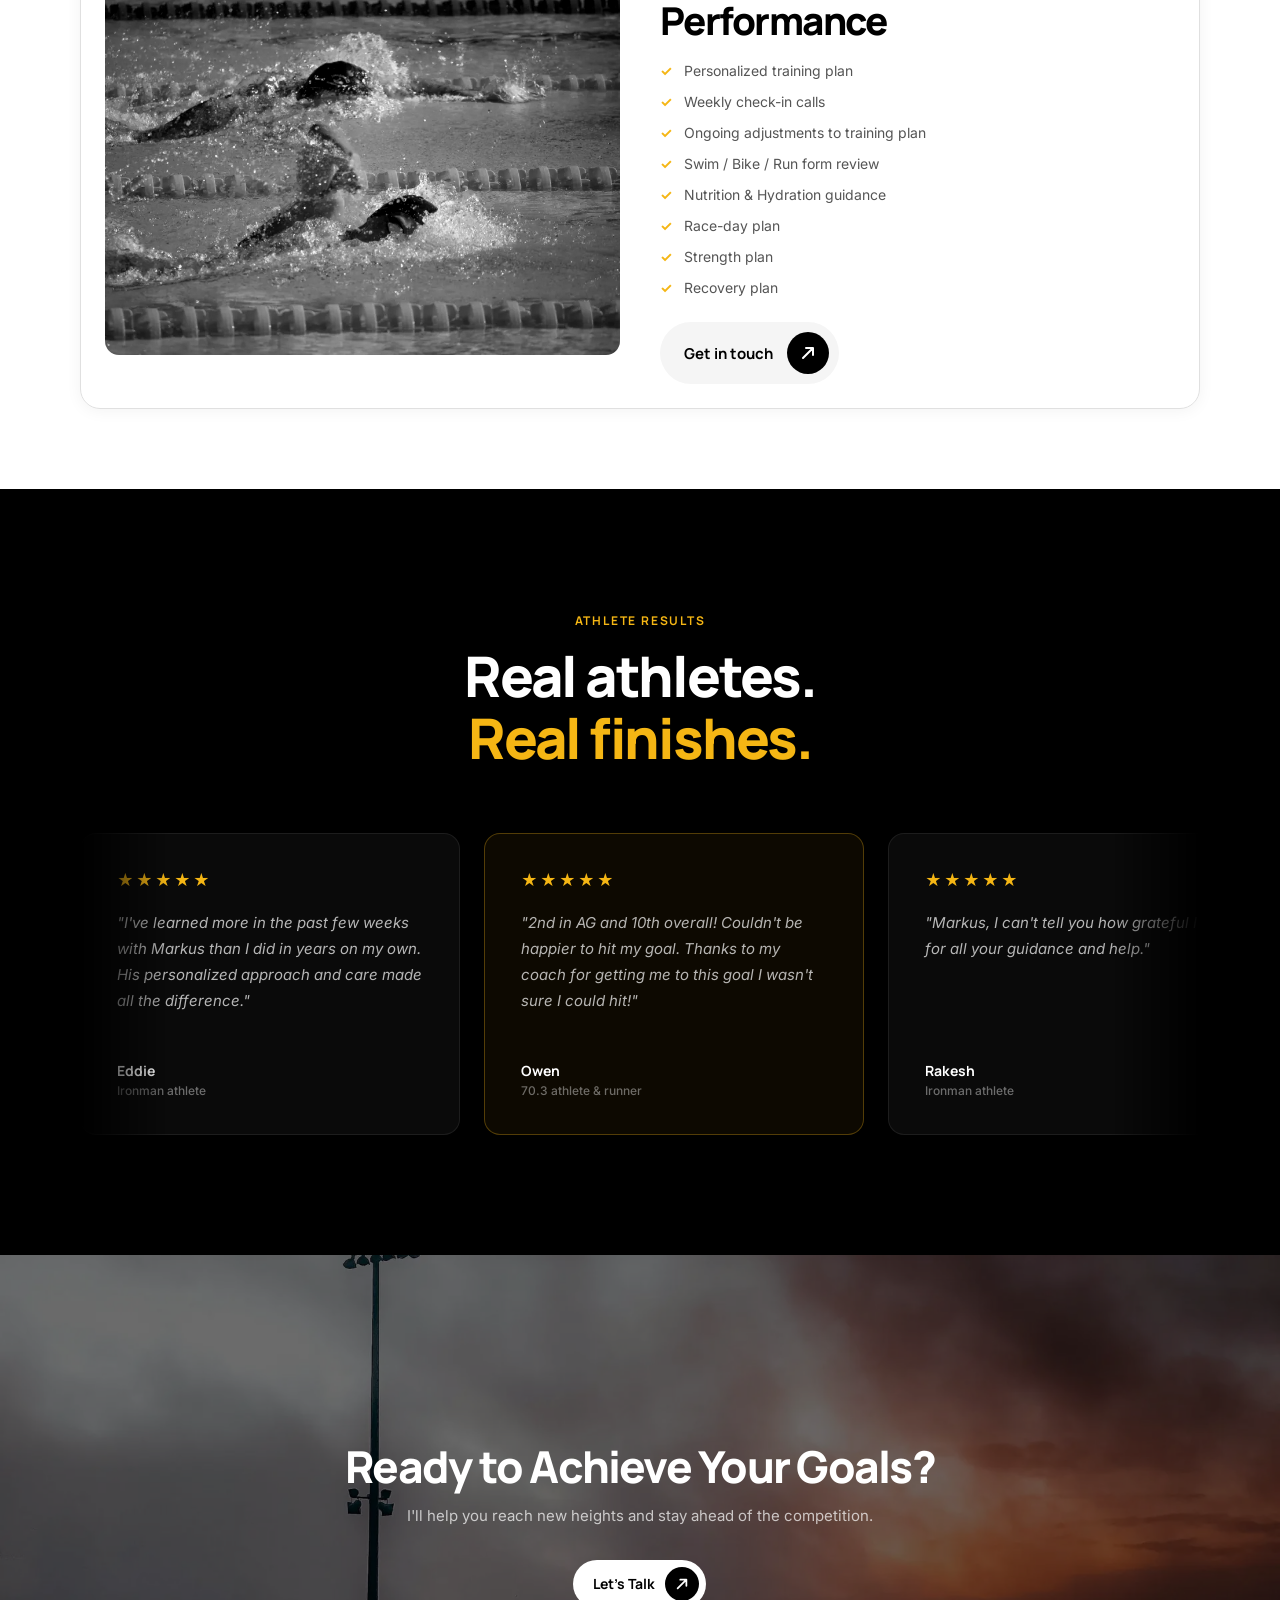
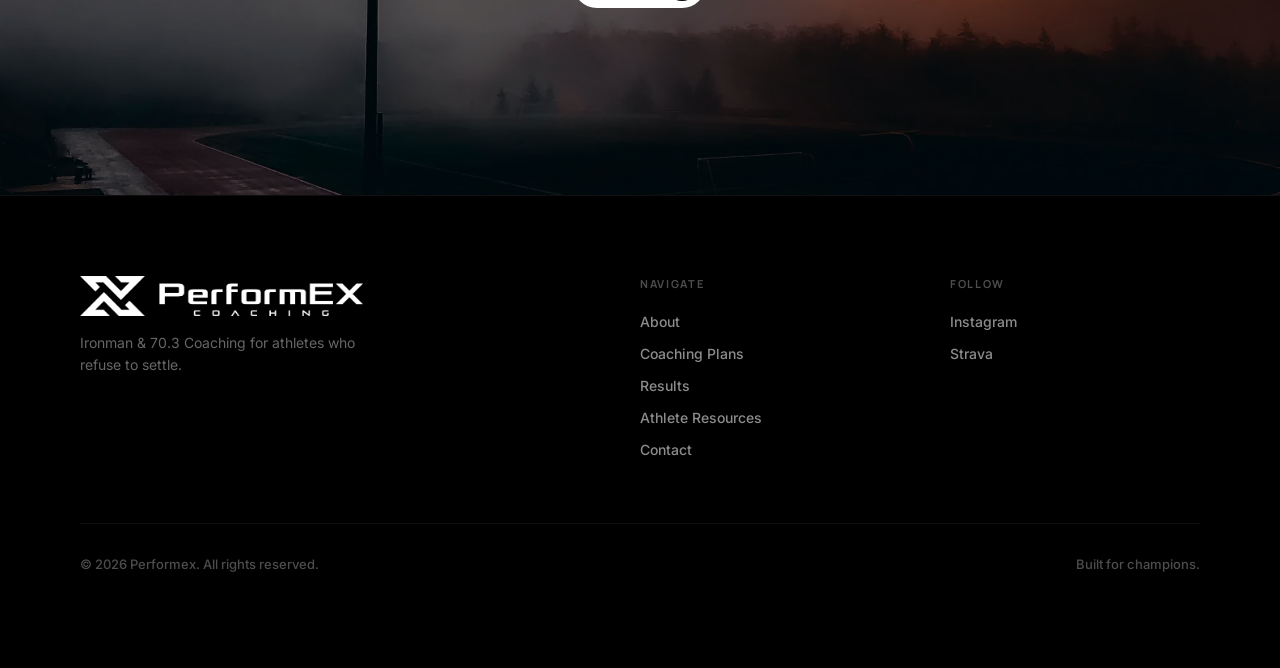
==== commit 24bfffc4: "Update coaching plan price to $250/month Co-Authored-By: Claude Opus 4.8 <noreply@anthropic.com>" ====
--- a/index.html
+++ b/index.html
@@ -268,7 +268,7 @@
           </div>
           <div class="plan-row-content">
             <span class="plan-badge-inline">Everything included</span>
-            <span class="plan-price-label">$200 / month</span>
+            <span class="plan-price-label">$250 / month</span>
             <h3 class="plan-row-name">Performance</h3>
             <ul class="plan-row-features">
               <li>Personalized training plan</li>
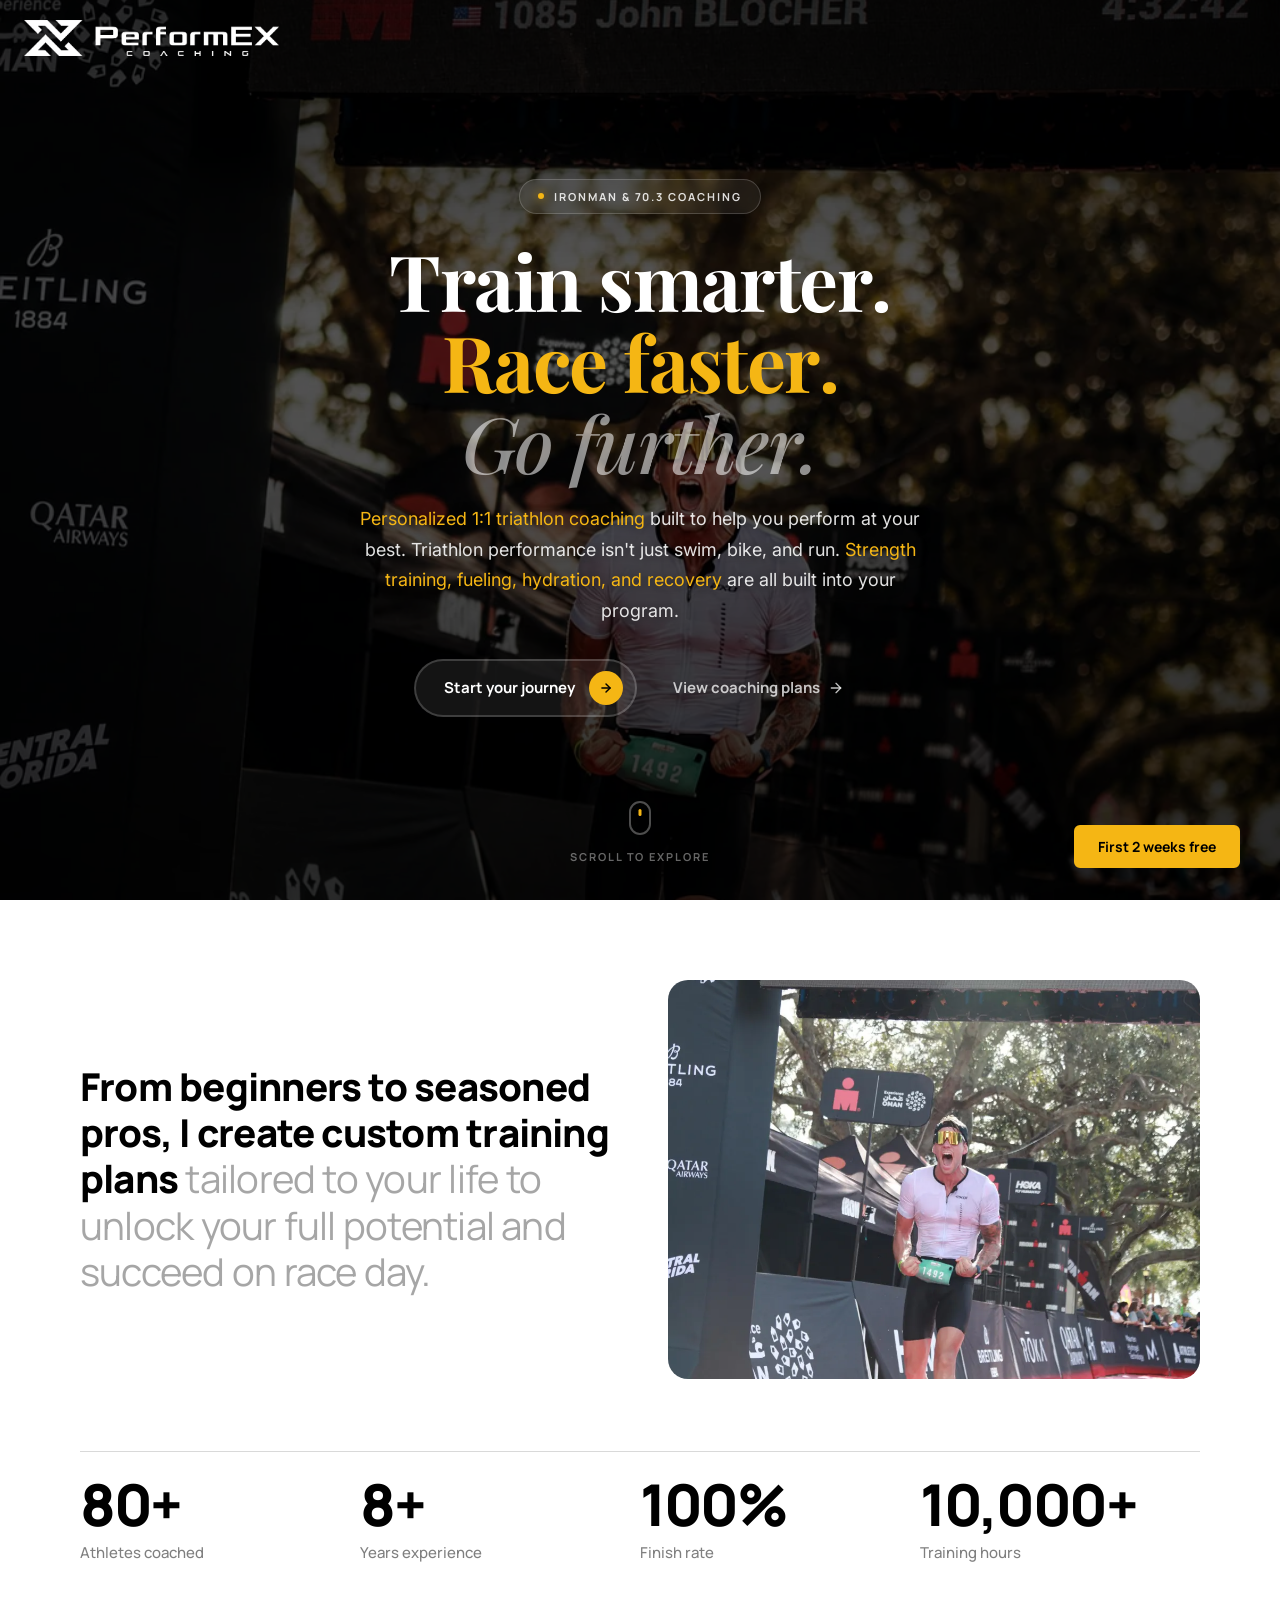
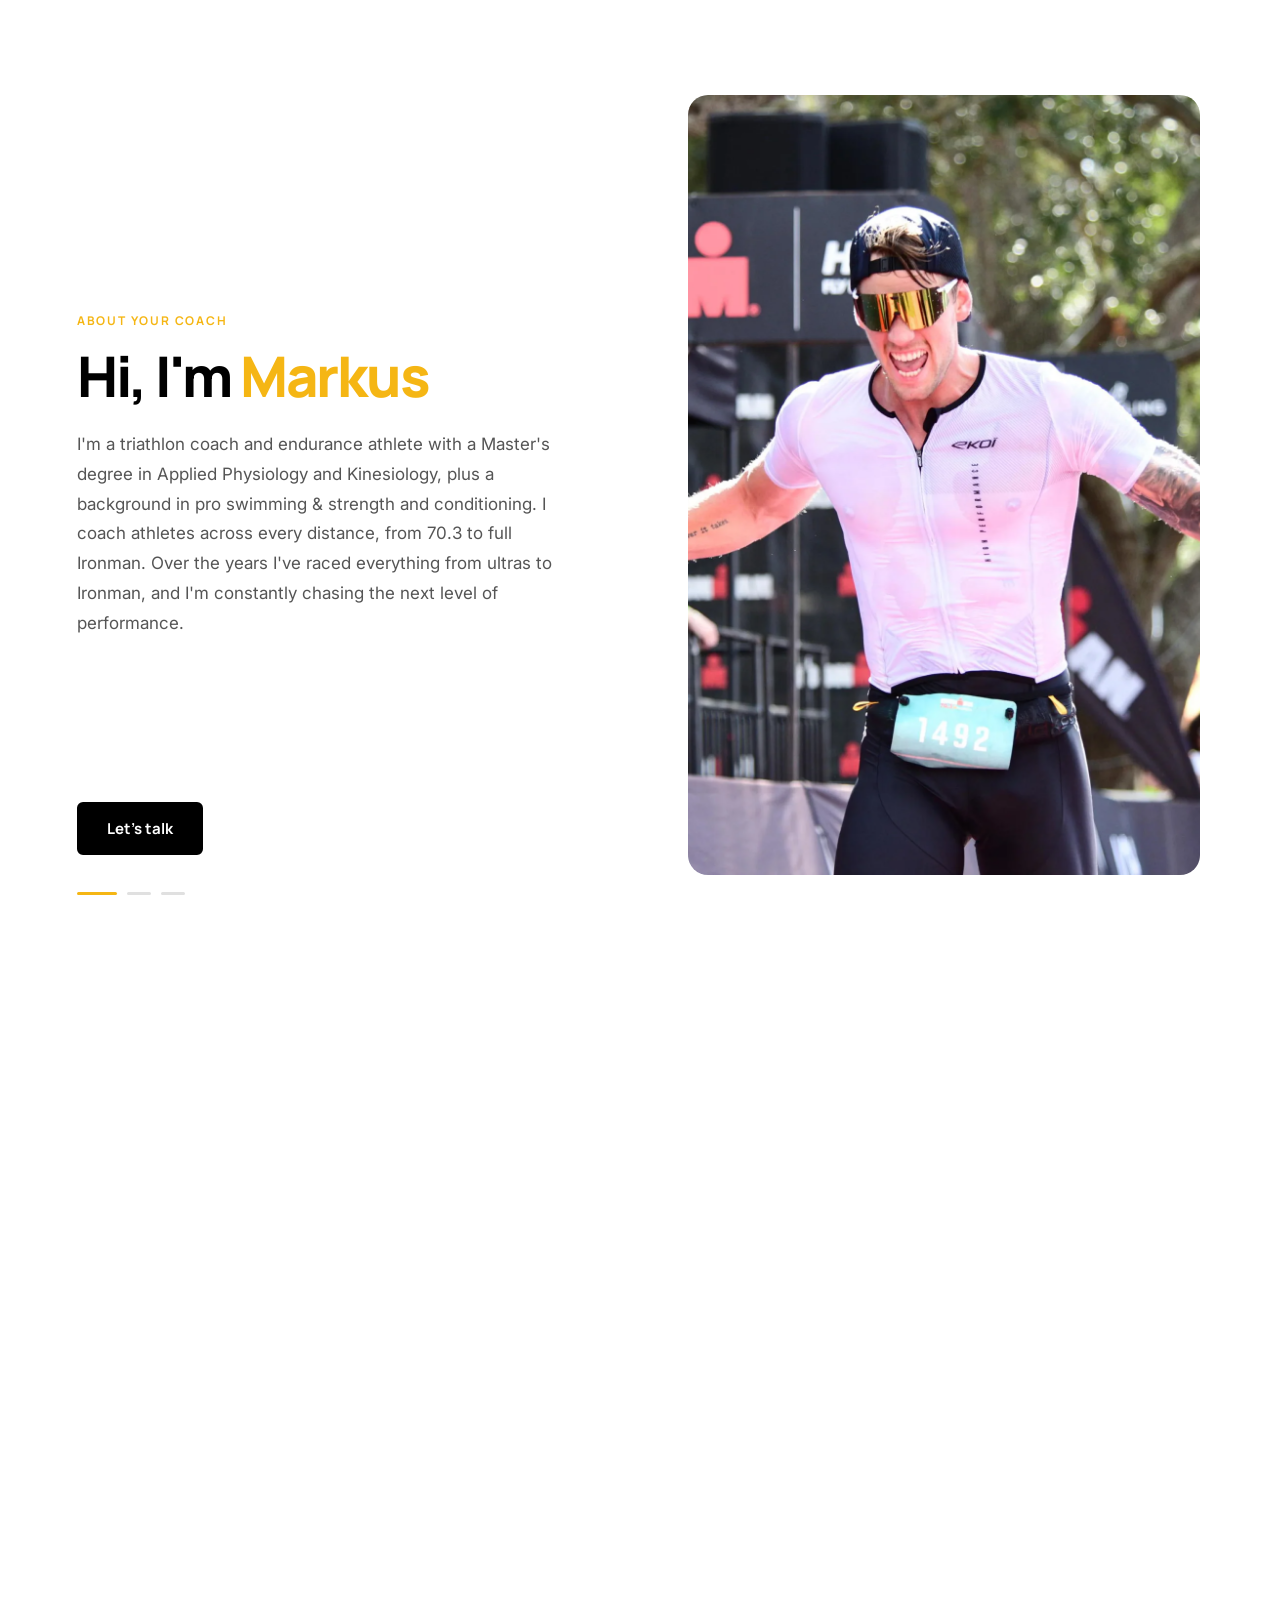
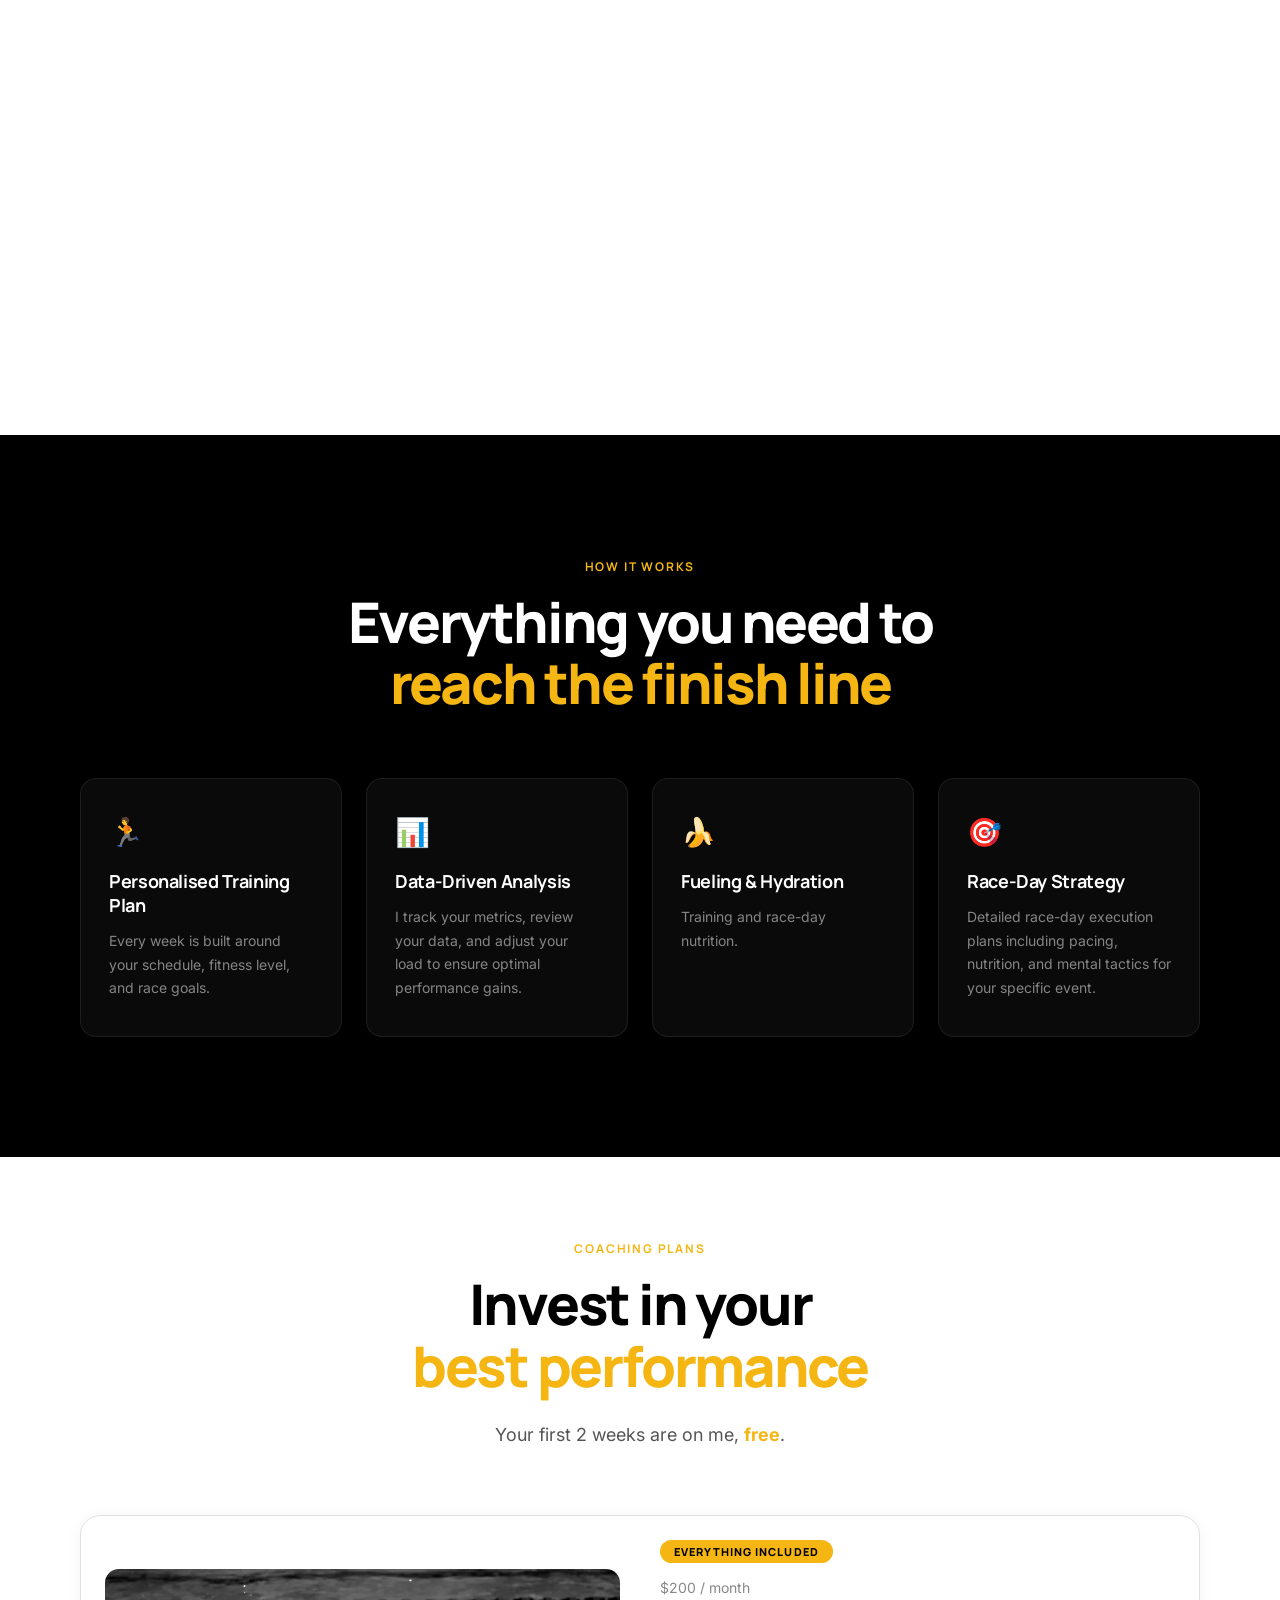
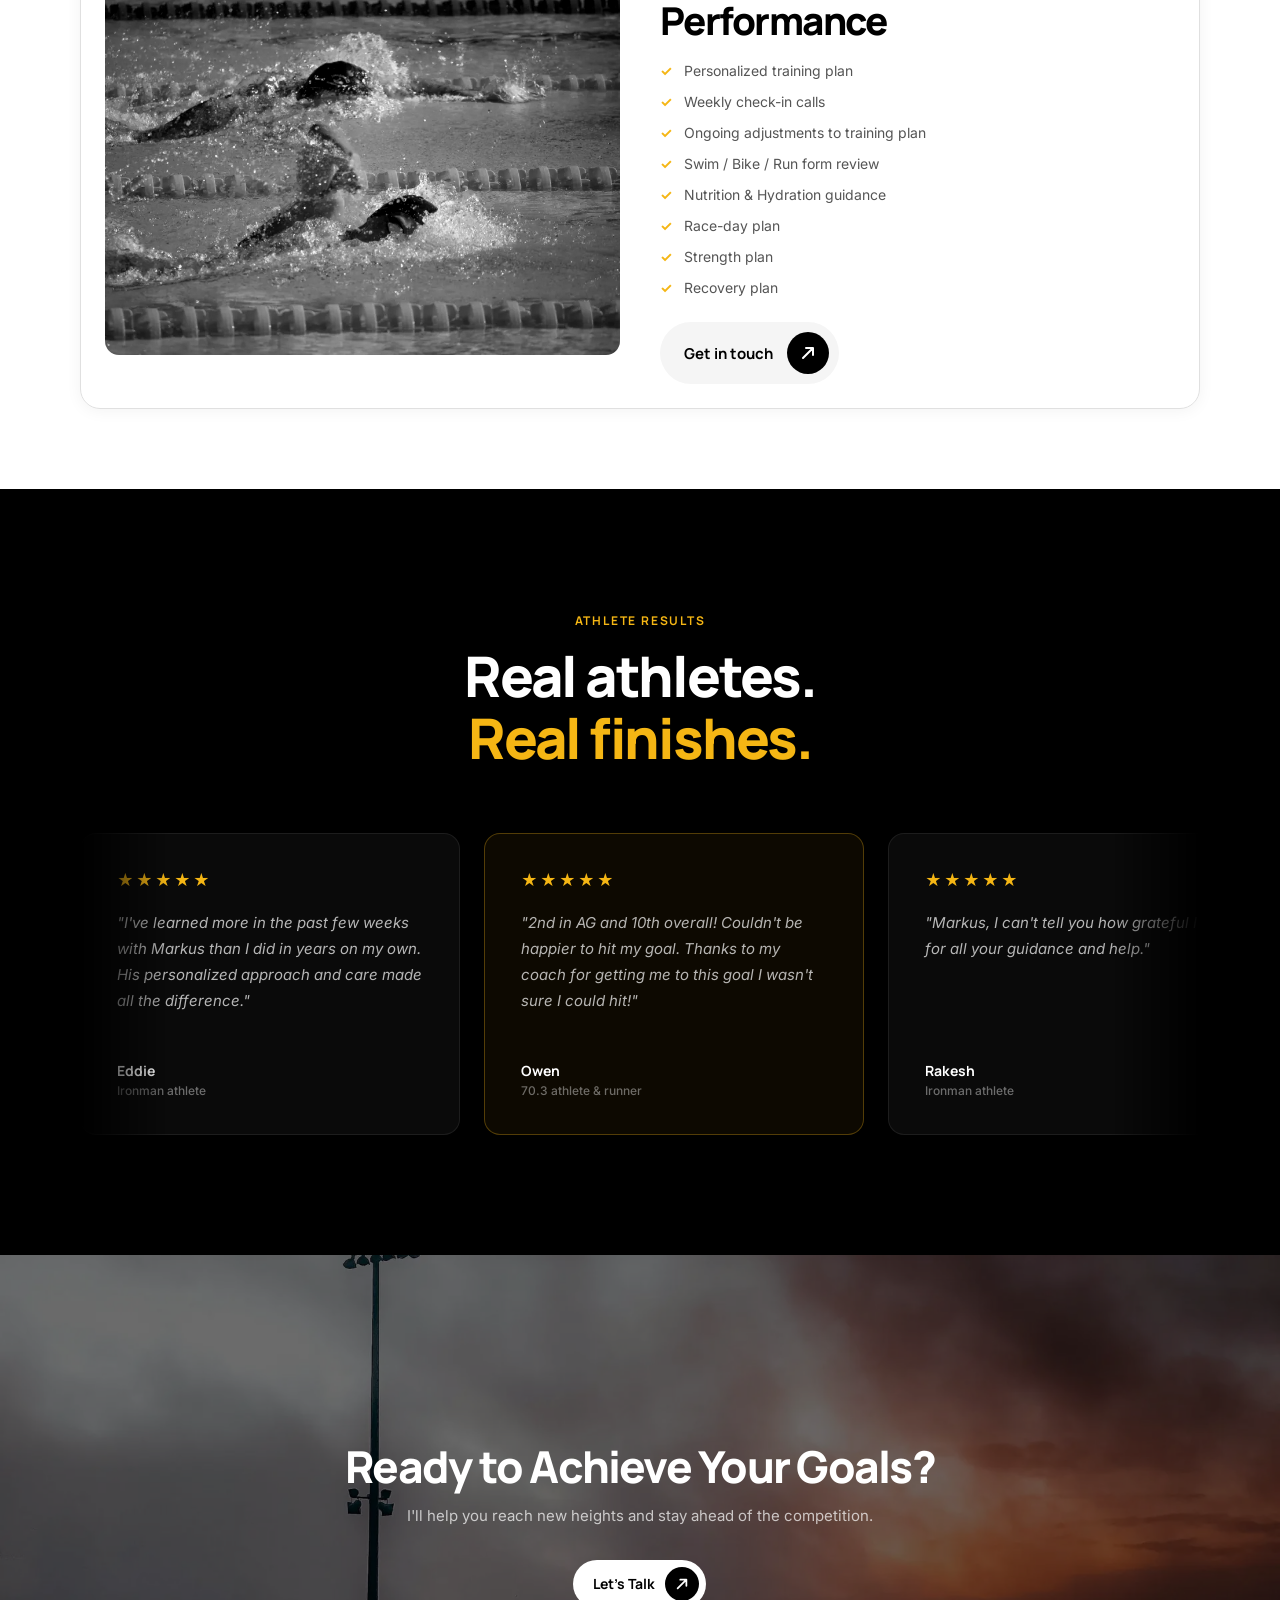
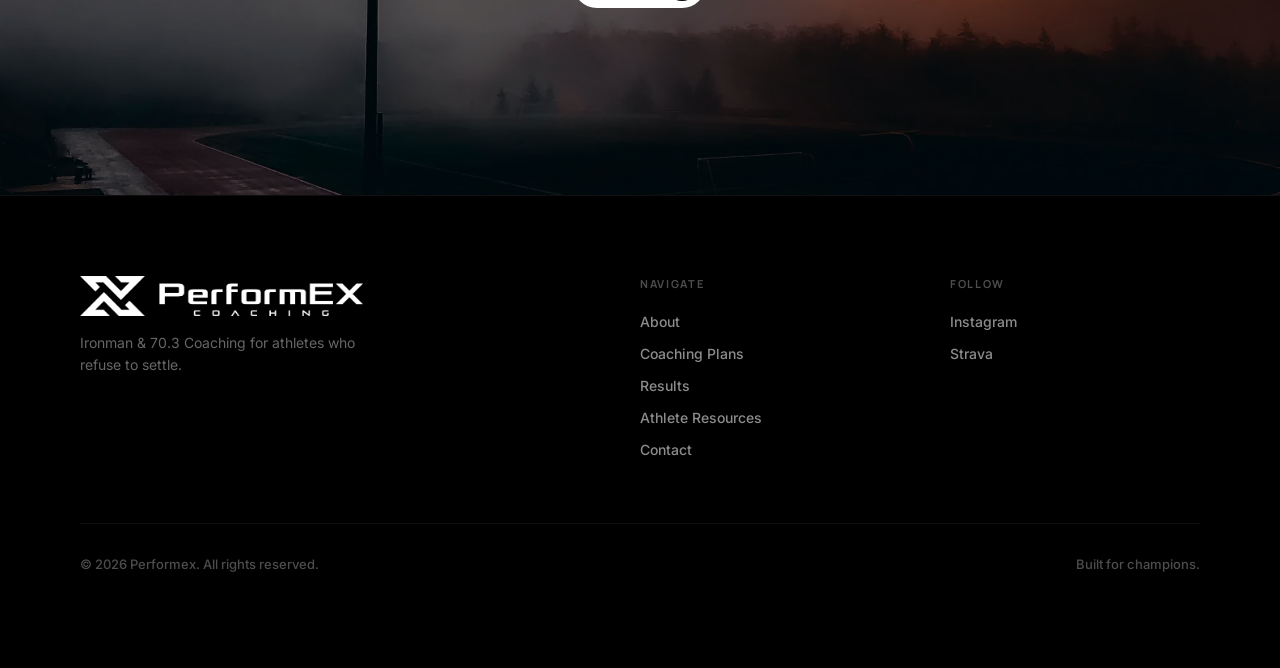
==== commit 0326fdbc: "Change coaching plan price back to $200/month Co-Authored-By: Claude Opus 4.8 <noreply@anthropic.com" ====
--- a/index.html
+++ b/index.html
@@ -268,7 +268,7 @@
           </div>
           <div class="plan-row-content">
             <span class="plan-badge-inline">Everything included</span>
-            <span class="plan-price-label">$250 / month</span>
+            <span class="plan-price-label">$200 / month</span>
             <h3 class="plan-row-name">Performance</h3>
             <ul class="plan-row-features">
               <li>Personalized training plan</li>
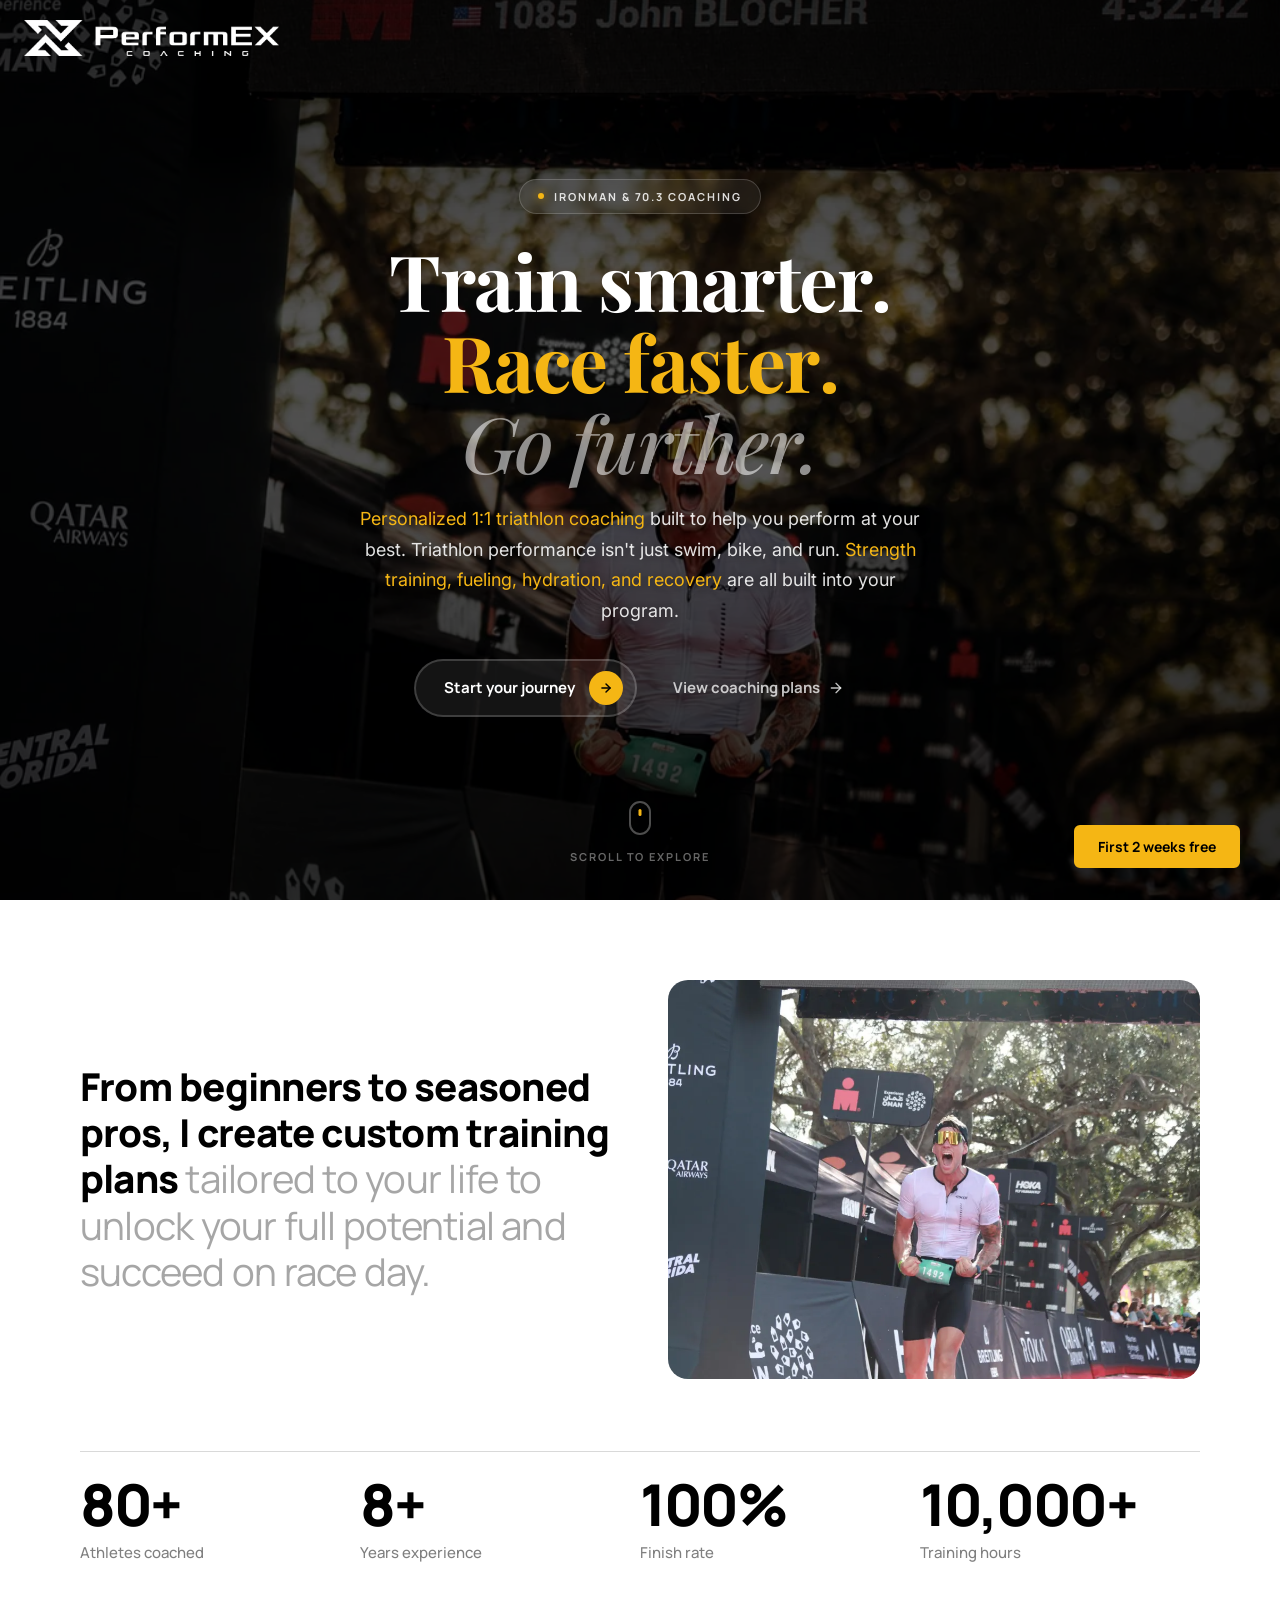
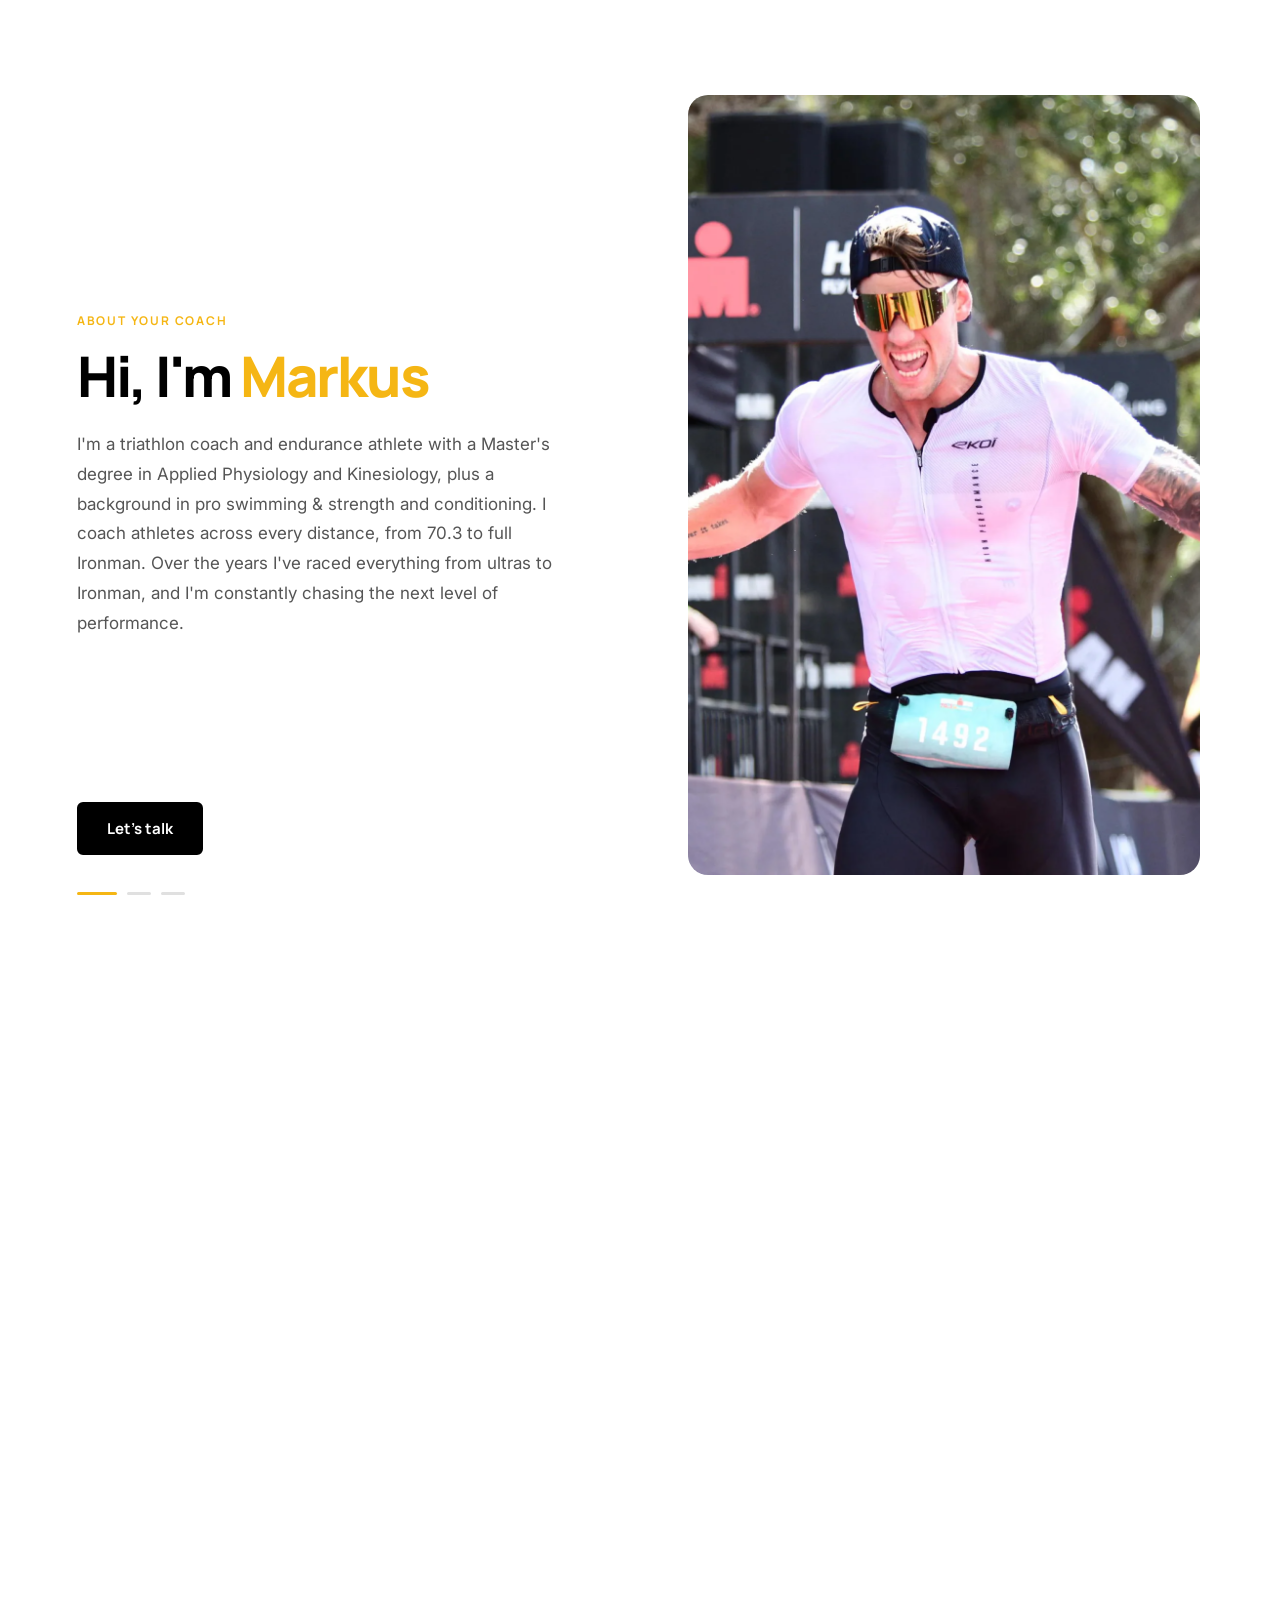
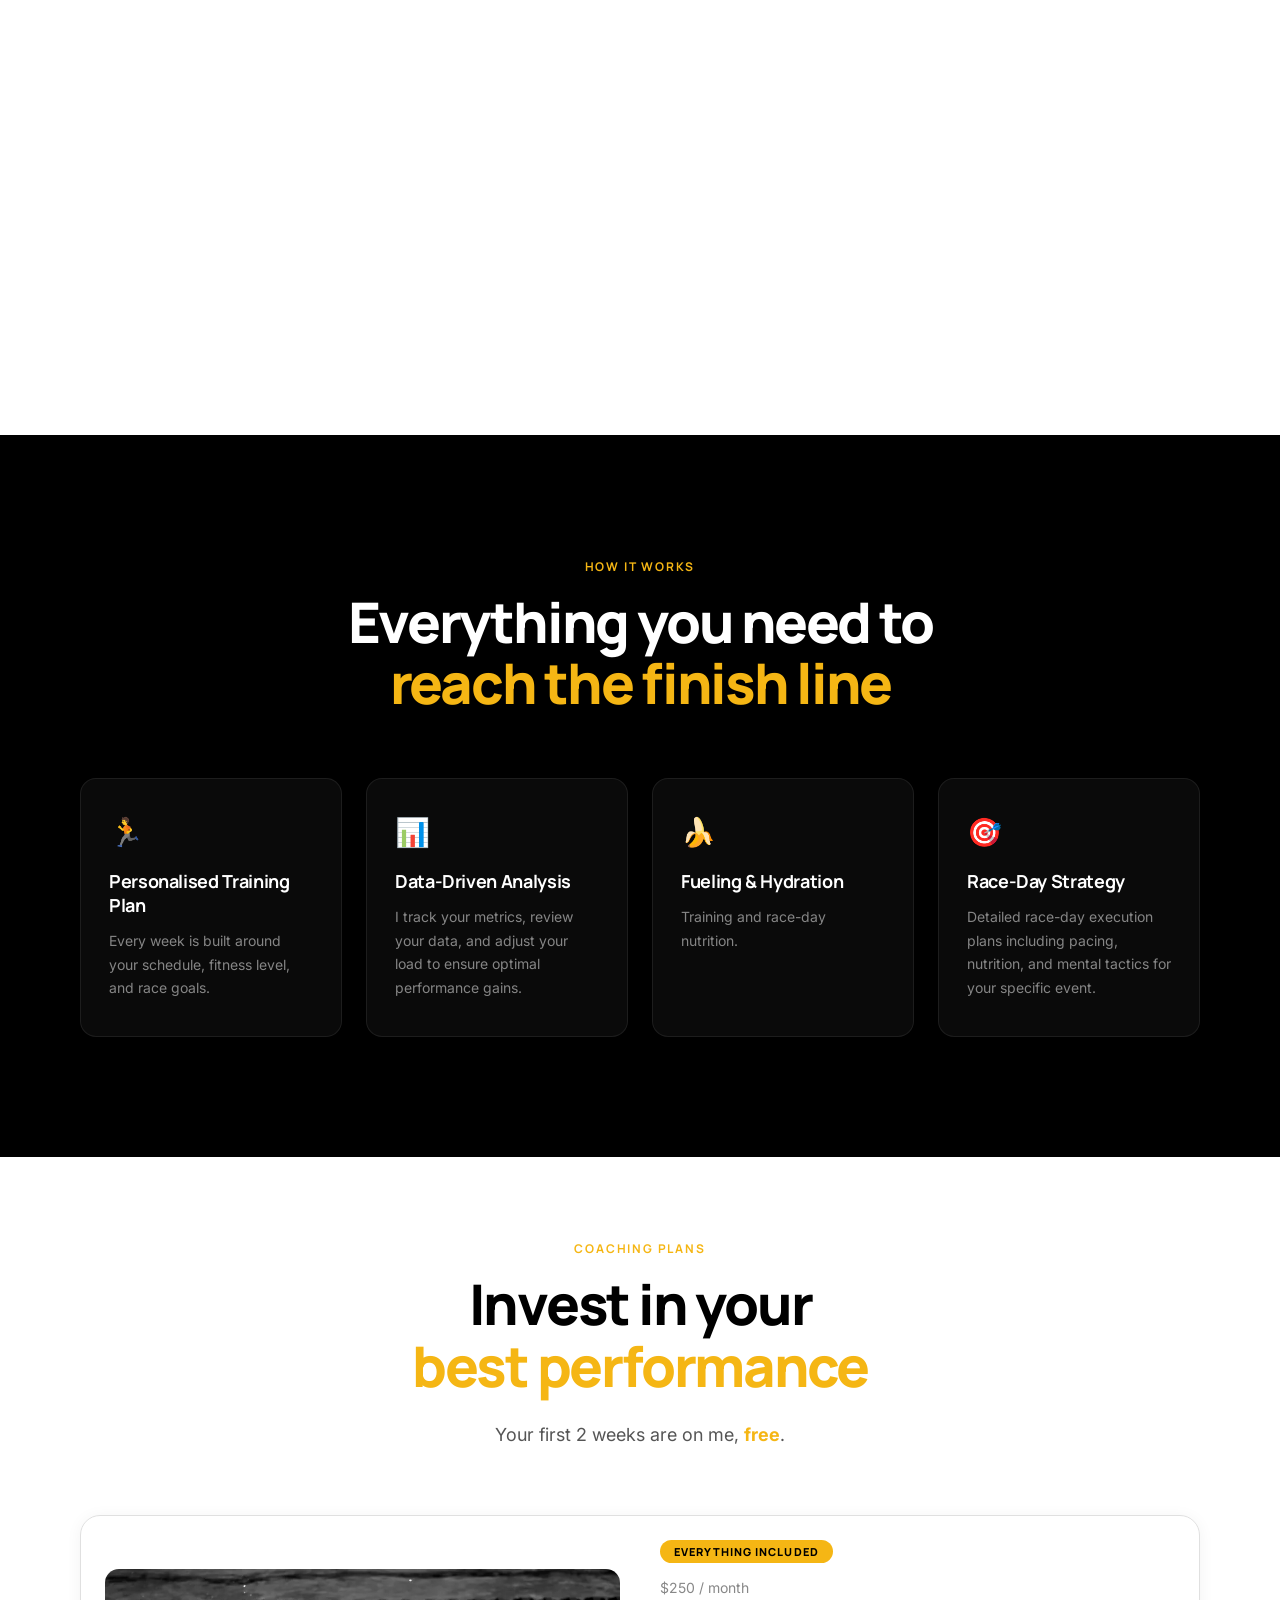
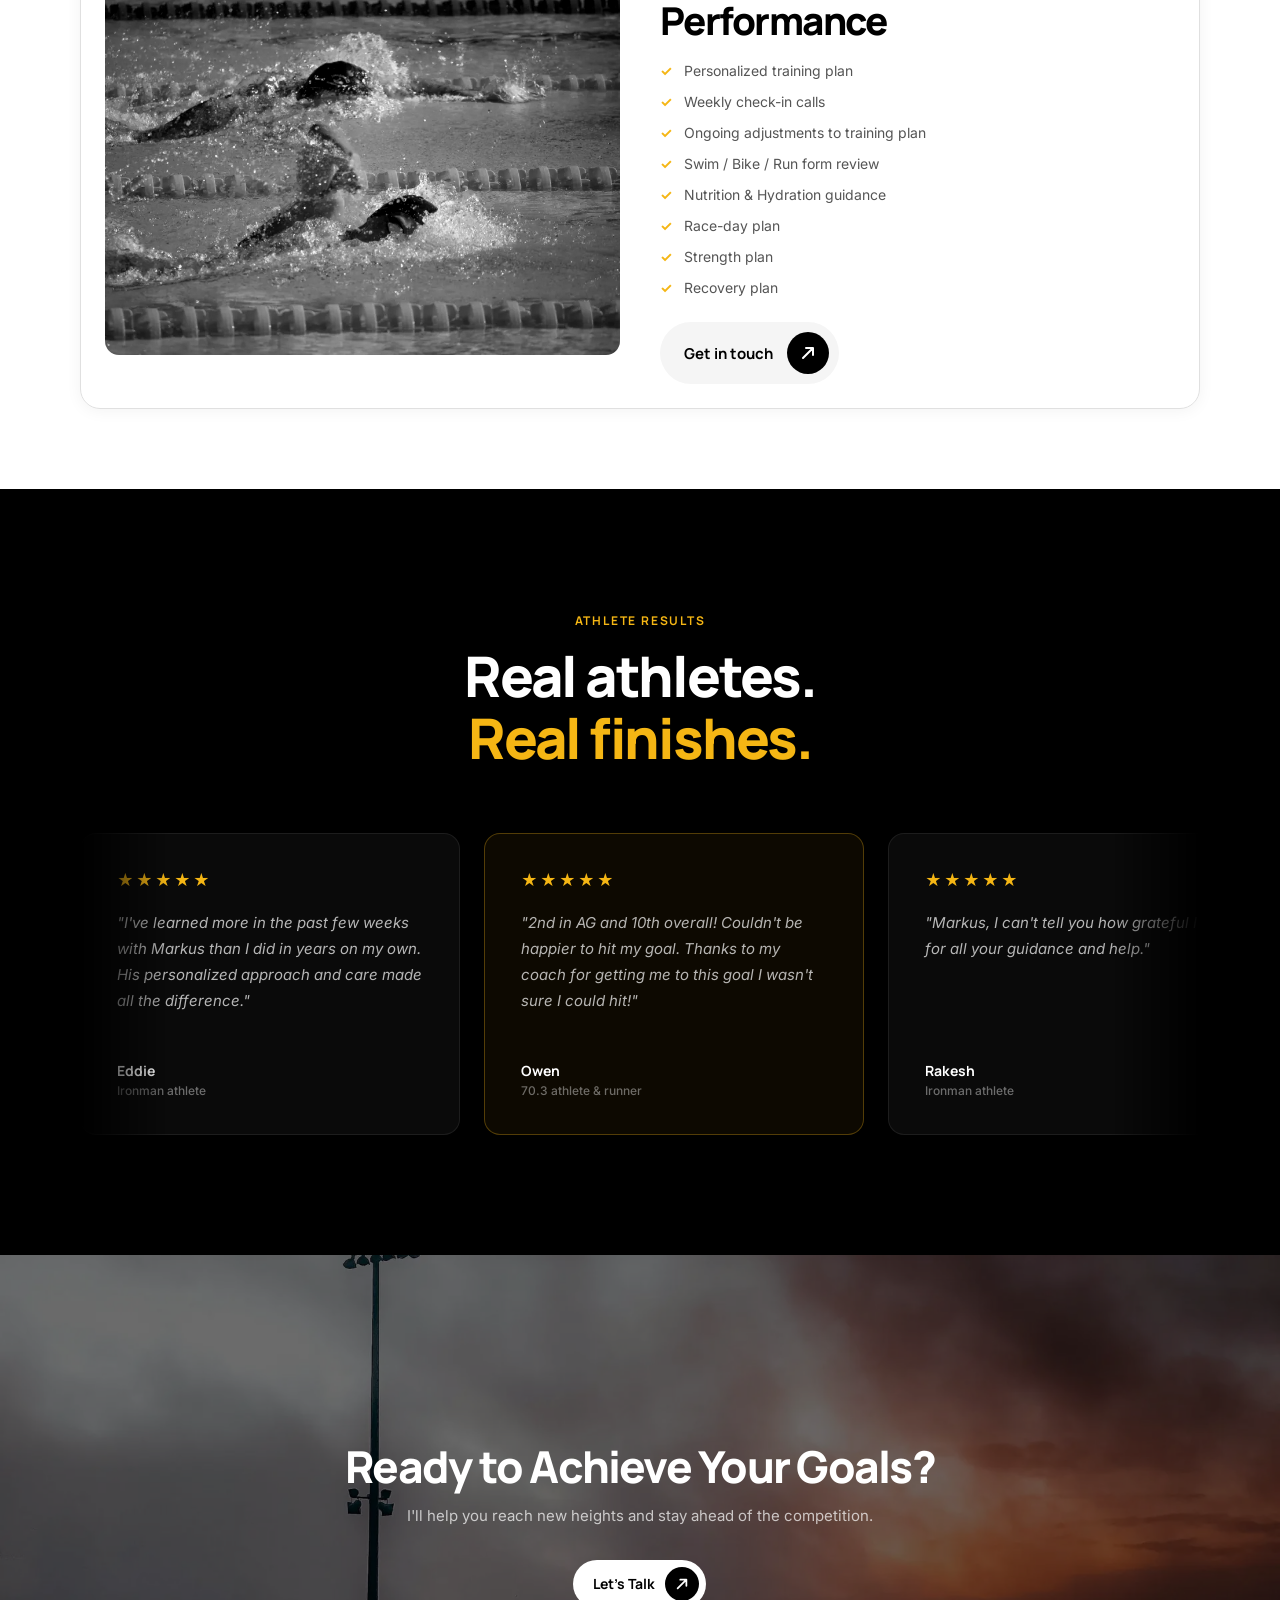
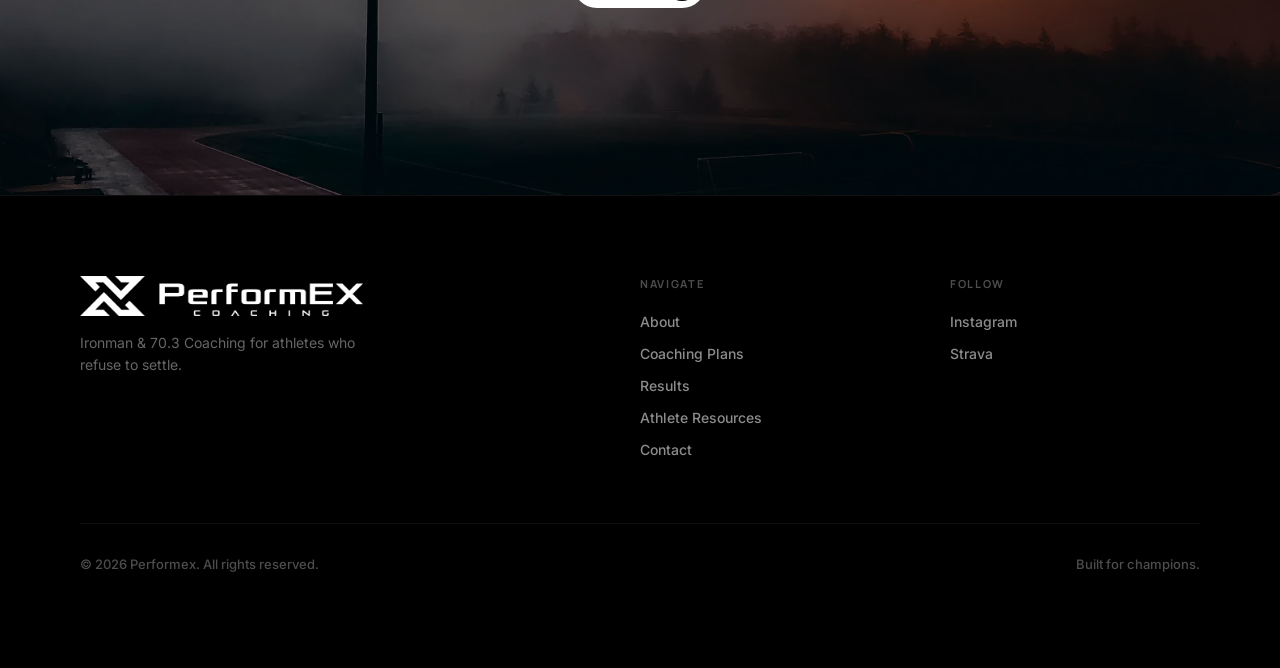
==== commit 15b08b42: "Change coaching plan price to $250/month Co-Authored-By: Claude Opus 4.8 <noreply@anthropic.com>" ====
--- a/index.html
+++ b/index.html
@@ -268,7 +268,7 @@
           </div>
           <div class="plan-row-content">
             <span class="plan-badge-inline">Everything included</span>
-            <span class="plan-price-label">$200 / month</span>
+            <span class="plan-price-label">$250 / month</span>
             <h3 class="plan-row-name">Performance</h3>
             <ul class="plan-row-features">
               <li>Personalized training plan</li>
